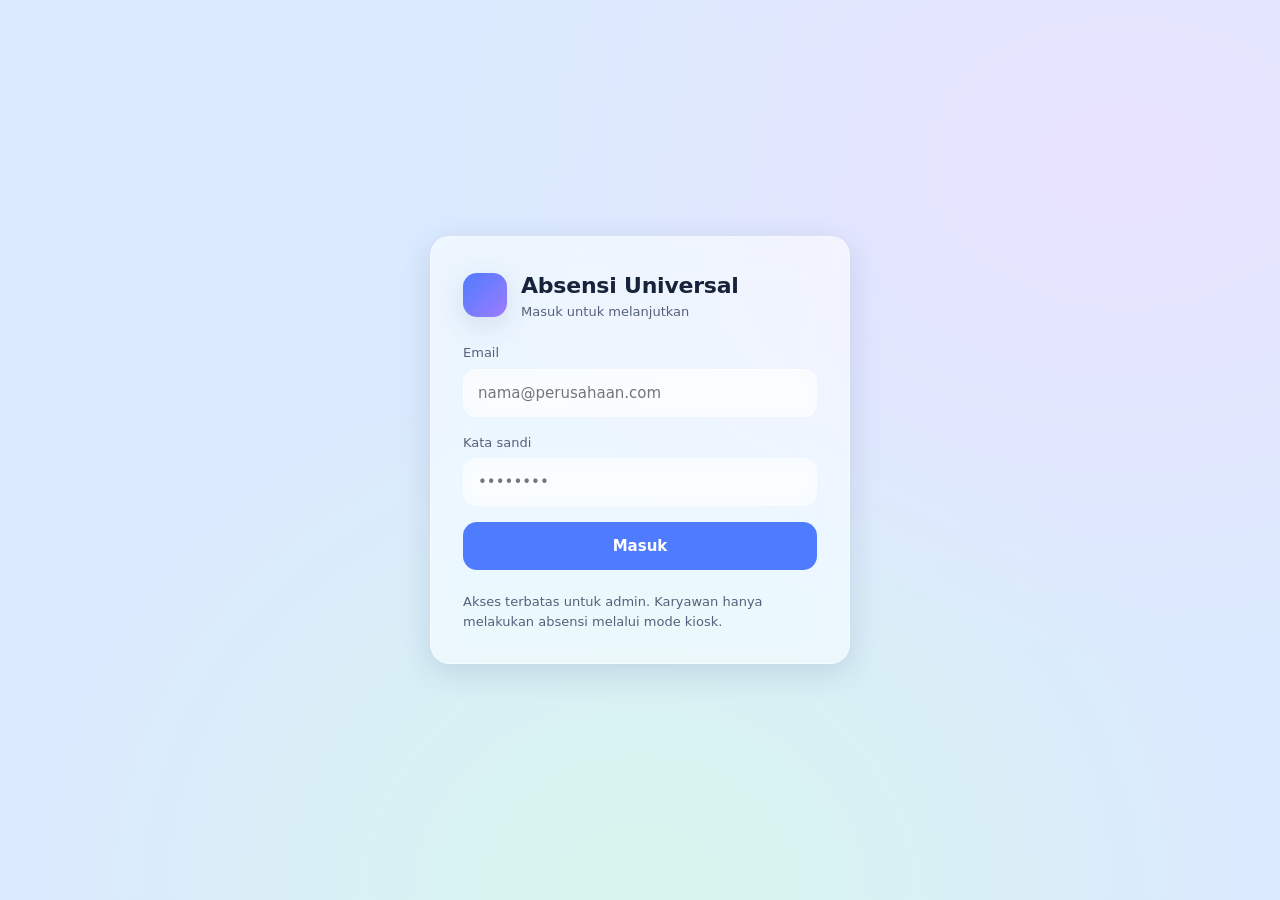
==== frontend/index.html @ ef074e3b "Initial commit: aplikasi absensi PHP (backend + frontend)" ====
<!DOCTYPE html>
<html lang="id">
<head>
<meta charset="utf-8">
<meta name="viewport" content="width=device-width, initial-scale=1">
<title>Absensi Universal</title>
<script>
  document.documentElement.dataset.theme =
    matchMedia('(prefers-color-scheme: dark)').matches ? 'dark' : 'light';
</script>
<link rel="preconnect" href="https://fonts.googleapis.com">
<link href="https://fonts.googleapis.com/css2?family=Plus+Jakarta+Sans:wght@400;500;600;700&display=swap" rel="stylesheet">
<link rel="stylesheet" href="assets/css/app.css">
</head>
<body>
<div class="app">
  <aside class="sidebar">
    <div class="brand">
      <span class="brand-dot" style="width:38px;height:38px;border-radius:12px"></span>
      <div>
        <h1>Absensi Universal</h1>
        <p class="muted small" id="side-org">—</p>
      </div>
    </div>
    <nav class="nav" id="nav-desktop"></nav>
    <div class="sidebar-foot">
      <button class="btn btn-secondary btn-sm" id="theme-toggle" style="width:100%">Ubah tema</button>
      <div class="user-chip glass" style="padding:10px 12px">
        <span class="avatar" id="user-avatar">?</span>
        <div style="min-width:0">
          <div style="font-weight:600;overflow:hidden;text-overflow:ellipsis;white-space:nowrap" id="user-name">—</div>
          <div class="muted small" id="user-role">—</div>
        </div>
      </div>
      <button class="btn btn-ghost btn-sm" id="logout-btn" style="width:100%">Keluar</button>
    </div>
  </aside>

  <main class="main" id="view" aria-live="polite"></main>
</div>

<nav class="tabbar" id="nav-mobile" aria-label="Navigasi utama"></nav>
<div class="toast-wrap" id="toasts" aria-live="assertive"></div>
<div id="modal-root"></div>

<script src="assets/vendor/jsQR.js"></script>
<script src="assets/vendor/qrcode.js"></script>
<script src="assets/vendor/jspdf.umd.min.js"></script>
<script src="assets/vendor/jspdf.plugin.autotable.min.js"></script>
<script src="assets/js/config.js"></script>
<script src="assets/js/api.js"></script>
<script src="assets/js/scanner.js"></script>
<script src="assets/js/kmeans.js"></script>
<script src="assets/js/pdf.js"></script>
<script src="assets/js/app.js"></script>
</body>
</html>
---- frontend/assets/css/app.css ----
/* ===========================================================
   Absensi Universal — gaya glassmorphism
   Token sesuai PRD bagian 9
   =========================================================== */

:root {
  --radius-panel: 20px;
  --radius-control: 14px;
  --accent: #4f7cff;
  --accent-contrast: #ffffff;
  --text: #16233b;
  --text-muted: #55617a;
  --panel-bg: rgba(255, 255, 255, 0.55);
  --panel-border: rgba(255, 255, 255, 0.45);
  --panel-shadow: 0 8px 32px rgba(40, 60, 120, 0.15);
  --input-bg: rgba(255, 255, 255, 0.4);
  --sidebar-bg: rgba(255, 255, 255, 0.5);
  --line: rgba(30, 45, 80, 0.12);
  --bg-1: #dbeafe;
  --bg-2: #e9e3ff;
  --bg-3: #d7f5ec;
  --status-hadir: #16a34a;
  --status-terlambat: #d97706;
  --status-izin: #2563eb;
  --status-sakit: #2563eb;
  --status-alpa: #dc2626;
  --danger: #dc2626;
  --ring: 0 0 0 3px rgba(79, 124, 255, 0.35);
}

html[data-theme="dark"] {
  --accent: #7c9dff;
  --accent-contrast: #0b1220;
  --text: #eaf0ff;
  --text-muted: #a7b2d0;
  --panel-bg: rgba(23, 32, 66, 0.45);
  --panel-border: rgba(255, 255, 255, 0.12);
  --panel-shadow: 0 8px 32px rgba(0, 0, 0, 0.4);
  --input-bg: rgba(255, 255, 255, 0.06);
  --sidebar-bg: rgba(15, 22, 48, 0.5);
  --line: rgba(255, 255, 255, 0.12);
  --bg-1: #0b1220;
  --bg-2: #1a1440;
  --bg-3: #0f2a35;
  --status-hadir: #4ade80;
  --status-terlambat: #fbbf24;
  --status-izin: #60a5fa;
  --status-sakit: #60a5fa;
  --status-alpa: #f87171;
  --danger: #f87171;
  --ring: 0 0 0 3px rgba(124, 157, 255, 0.4);
}

* { box-sizing: border-box; }

html, body {
  margin: 0;
  padding: 0;
  min-height: 100%;
}

body {
  font-family: "Plus Jakarta Sans", system-ui, -apple-system, Segoe UI, Roboto, sans-serif;
  font-size: 15px;
  line-height: 1.5;
  color: var(--text);
  background:
    radial-gradient(1200px 700px at 12% 8%, var(--bg-1), transparent 60%),
    radial-gradient(1100px 800px at 88% 18%, var(--bg-2), transparent 62%),
    radial-gradient(1000px 900px at 50% 100%, var(--bg-3), transparent 60%),
    var(--bg-1);
  background-attachment: fixed;
  -webkit-font-smoothing: antialiased;
}

h1, h2, h3, h4 { margin: 0; font-weight: 700; letter-spacing: -0.01em; }
h1 { font-size: 28px; }
h2 { font-size: 18px; }
h3 { font-size: 15px; }
p { margin: 0; }
ul { margin: 0; padding: 0; list-style: none; }

.muted { color: var(--text-muted); }
.small { font-size: 13px; }
.tabular { font-variant-numeric: tabular-nums; }

/* ---------- Panel kaca ---------- */
.glass {
  background: var(--panel-bg);
  border: 1px solid var(--panel-border);
  border-radius: var(--radius-panel);
  box-shadow: var(--panel-shadow);
  -webkit-backdrop-filter: blur(20px) saturate(140%);
  backdrop-filter: blur(20px) saturate(140%);
}

@supports not ((backdrop-filter: blur(1px)) or (-webkit-backdrop-filter: blur(1px))) {
  .glass { background: color-mix(in srgb, var(--panel-bg) 92%, var(--bg-1)); }
}

/* ---------- Tombol ---------- */
.btn {
  display: inline-flex;
  align-items: center;
  justify-content: center;
  gap: 8px;
  min-height: 48px;
  padding: 0 20px;
  border-radius: var(--radius-control);
  border: 1px solid transparent;
  font: inherit;
  font-weight: 600;
  cursor: pointer;
  transition: transform .12s ease, background .18s ease, border-color .18s ease;
}
.btn:active { transform: translateY(1px); }
.btn:focus-visible { outline: none; box-shadow: var(--ring); }
.btn-primary { background: var(--accent); color: var(--accent-contrast); }
.btn-primary:hover { filter: brightness(1.05); }
.btn-secondary {
  background: var(--input-bg);
  border-color: var(--panel-border);
  color: var(--text);
  -webkit-backdrop-filter: blur(12px);
  backdrop-filter: blur(12px);
}
.btn-ghost { background: transparent; color: var(--text); border-color: var(--panel-border); }
.btn-danger { background: var(--danger); color: #fff; }
.btn-block { width: 100%; }
.btn-sm { min-height: 38px; padding: 0 14px; font-size: 13px; }
.btn[disabled] { opacity: .55; cursor: not-allowed; }
.btn-lg { min-height: 64px; font-size: 17px; }

/* ---------- Form ---------- */
.form { display: grid; gap: 16px; }
.field { display: grid; gap: 6px; }
.field > span { font-size: 13px; color: var(--text-muted); font-weight: 500; }
input, select, textarea {
  width: 100%;
  min-height: 48px;
  padding: 10px 14px;
  color: var(--text);
  background: var(--input-bg);
  border: 1px solid var(--panel-border);
  border-radius: var(--radius-control);
  font: inherit;
  -webkit-backdrop-filter: blur(10px);
  backdrop-filter: blur(10px);
}
textarea { min-height: 96px; resize: vertical; }
input:focus, select:focus, textarea:focus {
  outline: none;
  border-color: var(--accent);
  box-shadow: var(--ring);
}
input[type="checkbox"], input[type="radio"] { width: auto; min-height: auto; }
.field-row { display: grid; gap: 14px; grid-template-columns: repeat(auto-fit, minmax(160px, 1fr)); }

/* ---------- Lencana status ---------- */
.badge {
  display: inline-flex;
  align-items: center;
  gap: 6px;
  padding: 4px 12px;
  border-radius: 999px;
  font-size: 13px;
  font-weight: 600;
  color: #fff;
  white-space: nowrap;
}
.badge::before { content: ""; width: 7px; height: 7px; border-radius: 50%; background: currentColor; opacity: .9; }
.badge-hadir { background: var(--status-hadir); }
.badge-terlambat { background: var(--status-terlambat); }
.badge-izin, .badge-sakit { background: var(--status-izin); }
.badge-alpa { background: var(--status-alpa); }
.badge-netral { background: var(--text-muted); }

/* ---------- Tabel ---------- */
.table-wrap { overflow-x: auto; border-radius: var(--radius-control); }
table { width: 100%; border-collapse: collapse; font-size: 14px; }
th, td { padding: 12px 14px; text-align: left; border-bottom: 1px solid var(--line); white-space: nowrap; }
th { font-size: 12px; text-transform: none; color: var(--text-muted); font-weight: 600; }
tbody tr:hover { background: var(--input-bg); }
tbody tr:last-child td { border-bottom: none; }
td.wrap { white-space: normal; min-width: 180px; }

/* ---------- Auth ---------- */
.auth-body { display: grid; place-items: center; min-height: 100vh; padding: 24px; }
.auth-wrap { width: 100%; max-width: 420px; }
.auth-card { padding: 32px; display: grid; gap: 22px; }
.brand { display: flex; align-items: center; gap: 14px; }
.brand h1 { font-size: 22px; }
.brand-dot {
  width: 44px; height: 44px; border-radius: 14px;
  background: linear-gradient(135deg, var(--accent), #9d7bff);
  box-shadow: var(--panel-shadow);
  flex: none;
}
.alert { padding: 12px 16px; border-radius: var(--radius-control); font-size: 14px; }
.alert-error { background: color-mix(in srgb, var(--danger) 18%, transparent); color: var(--danger); border: 1px solid color-mix(in srgb, var(--danger) 35%, transparent); }
.alert-ok { background: color-mix(in srgb, var(--status-hadir) 18%, transparent); color: var(--status-hadir); border: 1px solid color-mix(in srgb, var(--status-hadir) 35%, transparent); }

/* ---------- Shell aplikasi ---------- */
.app { display: grid; grid-template-columns: 264px 1fr; min-height: 100vh; }
.sidebar {
  position: sticky; top: 0; align-self: start;
  height: 100vh;
  padding: 22px 16px;
  display: flex; flex-direction: column; gap: 20px;
  background: var(--sidebar-bg);
  border-right: 1px solid var(--panel-border);
  -webkit-backdrop-filter: blur(20px) saturate(140%);
  backdrop-filter: blur(20px) saturate(140%);
}
.sidebar .brand h1 { font-size: 17px; }
.nav { display: grid; gap: 6px; }
.nav button {
  display: flex; align-items: center; gap: 12px;
  padding: 12px 14px; border-radius: var(--radius-control);
  background: transparent; border: 1px solid transparent; color: var(--text);
  font: inherit; font-weight: 500; text-align: left; cursor: pointer;
}
.nav button:hover { background: var(--input-bg); }
.nav button.active { background: var(--accent); color: var(--accent-contrast); border-color: transparent; }
.nav .ico { width: 20px; text-align: center; }
.sidebar-foot { margin-top: auto; display: grid; gap: 12px; }
.user-chip { display: flex; align-items: center; gap: 12px; }
.avatar {
  width: 40px; height: 40px; border-radius: 12px; flex: none;
  display: grid; place-items: center; font-weight: 700; color: #fff;
  background: linear-gradient(135deg, var(--accent), #9d7bff);
}
.main { padding: 28px clamp(16px, 3vw, 40px) 96px; }
.page-head { display: flex; flex-wrap: wrap; justify-content: space-between; align-items: flex-end; gap: 16px; margin-bottom: 24px; }
.page-head p { color: var(--text-muted); font-size: 14px; }
.stack { display: grid; gap: 20px; }
.grid { display: grid; gap: 20px; }
.grid-2 { grid-template-columns: repeat(auto-fit, minmax(300px, 1fr)); }
.grid-3 { grid-template-columns: repeat(auto-fit, minmax(240px, 1fr)); }
.grid-4 { grid-template-columns: repeat(auto-fit, minmax(180px, 1fr)); }
.card { padding: 22px; }
.card-head { display: flex; justify-content: space-between; align-items: center; gap: 12px; margin-bottom: 16px; }

/* Kartu metrik */
.metric { display: grid; gap: 6px; }
.metric .value { font-size: 30px; font-weight: 600; font-variant-numeric: tabular-nums; line-height: 1.1; }
.metric .label { font-size: 13px; color: var(--text-muted); }
.metric.accent-hadir .value { color: var(--status-hadir); }
.metric.accent-terlambat .value { color: var(--status-terlambat); }
.metric.accent-izin .value { color: var(--status-izin); }
.metric.accent-alpa .value { color: var(--status-alpa); }

/* Beranda karyawan */
.clock-card { text-align: center; padding: 36px 22px; display: grid; gap: 8px; place-items: center; }
.clock-time { font-size: clamp(44px, 12vw, 76px); font-weight: 600; font-variant-numeric: tabular-nums; letter-spacing: -0.02em; }
.clock-date { color: var(--text-muted); }
.absen-actions { display: grid; gap: 12px; width: min(420px, 100%); margin-top: 14px; }
.big-cta { width: 100%; }
.mini-stats { display: grid; grid-template-columns: repeat(3, 1fr); gap: 14px; }
.mini-stat { padding: 16px; text-align: center; }
.mini-stat .value { font-size: 24px; font-weight: 600; font-variant-numeric: tabular-nums; }
.mini-stat .label { font-size: 13px; color: var(--text-muted); }

/* Riwayat list */
.riwayat { display: grid; gap: 2px; }
.riwayat-row { display: flex; align-items: center; justify-content: space-between; gap: 12px; padding: 12px 4px; border-bottom: 1px solid var(--line); }
.riwayat-row:last-child { border-bottom: none; }
.riwayat-row .t { font-weight: 500; }
.riwayat-row .s { color: var(--text-muted); font-size: 13px; }

/* Grafik batang sederhana */
.bars { display: flex; align-items: flex-end; gap: 4px; height: 160px; padding-top: 12px; }
.bars .bar { flex: 1; border-radius: 6px 6px 2px 2px; background: linear-gradient(to top, var(--accent), #9d7bff); min-height: 3px; position: relative; opacity: .9; }
.bars .bar:hover { opacity: 1; }
.bar-legend { display: flex; gap: 16px; flex-wrap: wrap; margin-top: 12px; font-size: 13px; color: var(--text-muted); }
.legend-dot { display: inline-block; width: 10px; height: 10px; border-radius: 50%; margin-right: 6px; vertical-align: middle; }

/* Sembunyikan panel tertentu di K-Means */
.canvas-wrap { position: relative; width: 100%; }
canvas.chart { width: 100%; height: 360px; display: block; }

/* Langkah K-Means */
.steps { max-height: 300px; overflow-y: auto; display: grid; gap: 10px; font-size: 13px; }
.step-item { padding: 12px 14px; border: 1px solid var(--line); border-radius: var(--radius-control); background: var(--input-bg); }
.step-item b { color: var(--accent); }
.cluster-list { display: grid; gap: 12px; }
.cluster-card { padding: 16px; border-radius: var(--radius-control); border: 1px solid var(--line); background: var(--input-bg); }
.cluster-card .ct { display: flex; justify-content: space-between; align-items: center; }
.chip { display: inline-flex; align-items: center; gap: 6px; padding: 3px 10px; border-radius: 999px; font-size: 12px; font-weight: 600; color: #16233b; }
.members { display: flex; flex-wrap: wrap; gap: 6px; margin-top: 10px; }
.member-pill { font-size: 12px; padding: 3px 10px; border-radius: 999px; background: var(--panel-bg); border: 1px solid var(--panel-border); }

/* Thumbnail foto */
.thumb { width: 44px; height: 44px; border-radius: 10px; object-fit: cover; border: 1px solid var(--panel-border); cursor: pointer; background: var(--input-bg); }

/* Modal */
.overlay {
  position: fixed; inset: 0; z-index: 50;
  background: rgba(12, 18, 40, 0.45);
  display: grid; place-items: center; padding: 18px;
  -webkit-backdrop-filter: blur(4px); backdrop-filter: blur(4px);
}
.modal { width: min(560px, 100%); max-height: 92vh; overflow-y: auto; padding: 24px; }
.modal-wide { width: min(900px, 100%); }
.modal-head { display: flex; justify-content: space-between; align-items: center; margin-bottom: 18px; }
.icon-btn { width: 40px; height: 40px; border-radius: 12px; border: 1px solid var(--panel-border); background: transparent; color: var(--text); font-size: 18px; cursor: pointer; }

/* Kamera */
.cam-wrap { position: relative; border-radius: var(--radius-control); overflow: hidden; background: #000; aspect-ratio: 4 / 3; }
.cam-wrap video, .cam-wrap canvas.preview { width: 100%; height: 100%; object-fit: cover; display: block; }
.scan-frame { position: absolute; inset: 12%; border: 3px solid rgba(255,255,255,.85); border-radius: 16px; box-shadow: 0 0 0 9999px rgba(0,0,0,.25); }
.cam-status { text-align: center; margin-top: 10px; color: var(--text-muted); font-size: 13px; }
.shot-preview { width: 100%; border-radius: var(--radius-control); }

/* Peta barcode/QR pengaturan */
.qr-holder { display: grid; place-items: center; padding: 18px; background: #fff; border-radius: var(--radius-control); width: fit-content; }
.qr-holder img, .qr-holder canvas { display: block; }

/* Navigasi bawah (ponsel) */
.tabbar { display: none; }
.toast-wrap { position: fixed; left: 50%; bottom: 24px; transform: translateX(-50%); z-index: 80; display: grid; gap: 10px; width: min(420px, 92vw); }
.toast { padding: 14px 18px; border-radius: var(--radius-control); font-weight: 500; box-shadow: var(--panel-shadow); }
.toast-ok { background: var(--status-hadir); color: #fff; }
.toast-err { background: var(--danger); color: #fff; }

.toolbar { display: flex; flex-wrap: wrap; gap: 12px; align-items: end; }
.toolbar .field { min-width: 160px; }
.spacer { flex: 1; }
.pill-note { font-size: 12px; padding: 6px 12px; border-radius: 999px; background: var(--input-bg); border: 1px solid var(--panel-border); color: var(--text-muted); }
.notis-etik { font-size: 13px; color: var(--text-muted); border-left: 3px solid var(--status-terlambat); padding-left: 12px; }

/* ---------- Responsif ---------- */
@media (max-width: 860px) {
  .app { grid-template-columns: 1fr; }
  .sidebar { display: none; }
  .main { padding: 20px 16px 100px; }
  .tabbar {
    position: fixed; bottom: 0; left: 0; right: 0; z-index: 40;
    display: flex; justify-content: space-around; gap: 4px;
    padding: 8px 8px calc(8px + env(safe-area-inset-bottom));
    background: var(--sidebar-bg);
    border-top: 1px solid var(--panel-border);
    -webkit-backdrop-filter: blur(20px) saturate(140%);
    backdrop-filter: blur(20px) saturate(140%);
  }
  .tabbar button {
    flex: 1; display: grid; justify-items: center; gap: 2px;
    padding: 6px 4px; border: none; background: transparent; color: var(--text-muted);
    font: inherit; font-size: 11px; cursor: pointer; border-radius: 12px;
  }
  .tabbar button.active { color: var(--accent); }
  .tabbar .ico { font-size: 20px; }
  h1 { font-size: 24px; }
}

/* Hormati preferensi perangkat */
@media (prefers-reduced-motion: reduce) {
  * { transition: none !important; animation: none !important; }
}
@media (prefers-reduced-transparency: reduce) {
  .glass, .sidebar, .tabbar {
    background: color-mix(in srgb, var(--panel-bg) 18%, var(--bg-1));
    -webkit-backdrop-filter: none; backdrop-filter: none;
  }
}

/* Cetak */
@media print {
  .sidebar, .tabbar, .no-print { display: none !important; }
  body { background: #fff; }
  .glass { box-shadow: none; border: 1px solid #ccc; background: #fff; }
}
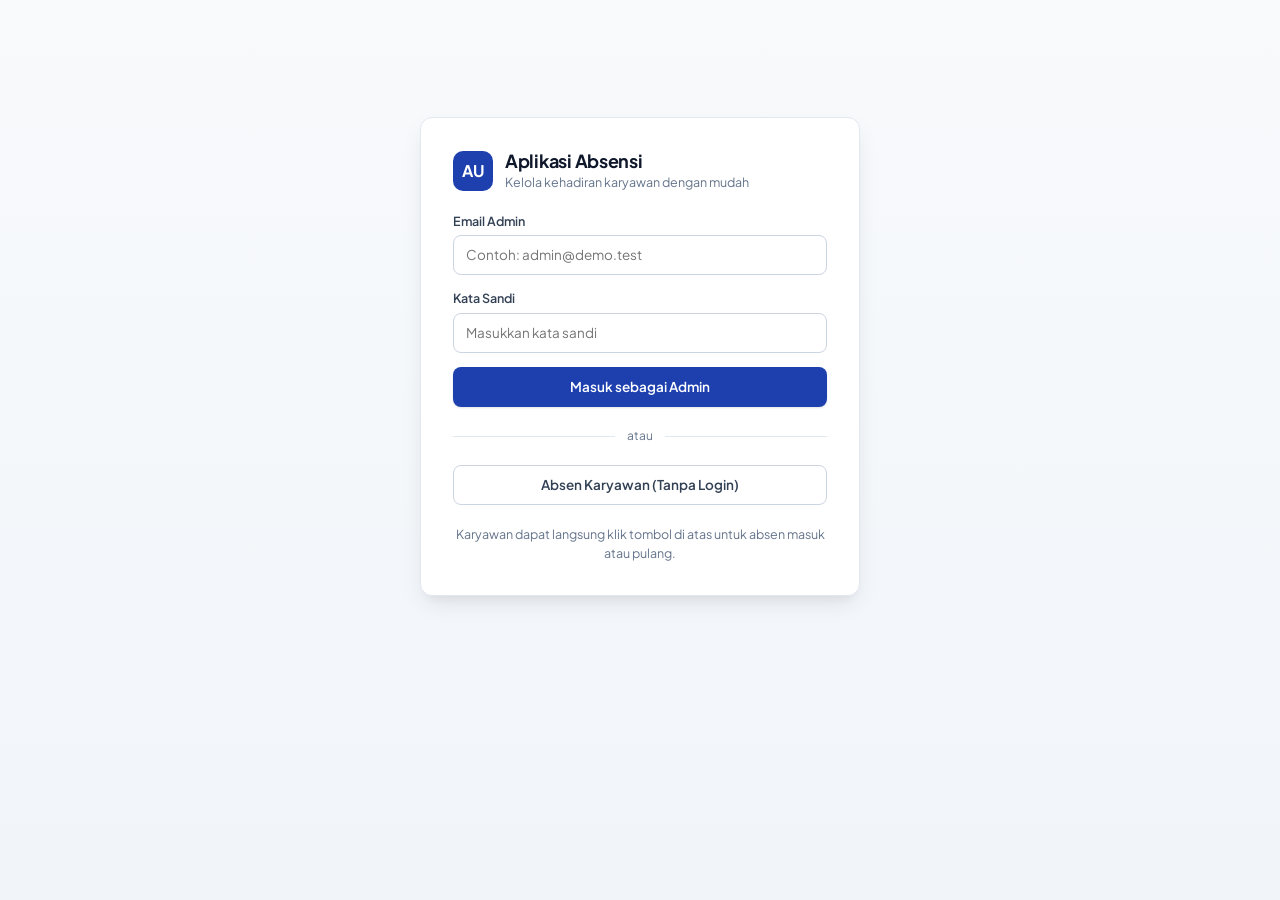
==== commit 49bf6379: "Desain ulang UI kantoran sederhana, perbaikan bahasa awam, dukungan multi-shift & K-Means++" ====
--- a/frontend/index.html
+++ b/frontend/index.html
@@ -3,10 +3,10 @@
 <head>
 <meta charset="utf-8">
 <meta name="viewport" content="width=device-width, initial-scale=1">
-<title>Absensi Universal</title>
+<title>Aplikasi Absensi Karyawan</title>
 <script>
   document.documentElement.dataset.theme =
-    matchMedia('(prefers-color-scheme: dark)').matches ? 'dark' : 'light';
+    localStorage.getItem('absensi-theme') || 'light';
 </script>
 <link rel="preconnect" href="https://fonts.googleapis.com">
 <link href="https://fonts.googleapis.com/css2?family=Plus+Jakarta+Sans:wght@400;500;600;700&display=swap" rel="stylesheet">
@@ -16,30 +16,45 @@
 <div class="app">
   <aside class="sidebar">
     <div class="brand">
-      <span class="brand-dot" style="width:38px;height:38px;border-radius:12px"></span>
+      <span class="brand-dot" style="width:38px;height:38px;border-radius:10px">AU</span>
       <div>
-        <h1>Absensi Universal</h1>
-        <p class="muted small" id="side-org">—</p>
+        <h1>Aplikasi Absensi</h1>
+        <p class="muted small" id="side-org">Memuat…</p>
       </div>
     </div>
+    <div class="nav-section-label">Menu</div>
     <nav class="nav" id="nav-desktop"></nav>
     <div class="sidebar-foot">
-      <button class="btn btn-secondary btn-sm" id="theme-toggle" style="width:100%">Ubah tema</button>
-      <div class="user-chip glass" style="padding:10px 12px">
-        <span class="avatar" id="user-avatar">?</span>
+      <div class="user-chip">
+        <span class="avatar" id="user-avatar">A</span>
         <div style="min-width:0">
           <div style="font-weight:600;overflow:hidden;text-overflow:ellipsis;white-space:nowrap" id="user-name">—</div>
           <div class="muted small" id="user-role">—</div>
         </div>
       </div>
-      <button class="btn btn-ghost btn-sm" id="logout-btn" style="width:100%">Keluar</button>
+      <div style="display:grid;grid-template-columns:1fr 1fr;gap:8px">
+        <button class="btn btn-secondary btn-sm" id="theme-toggle">Warna Layar</button>
+        <button class="btn btn-ghost btn-sm" id="logout-btn">Keluar</button>
+      </div>
     </div>
   </aside>
 
-  <main class="main" id="view" aria-live="polite"></main>
+  <div class="main-wrap">
+    <header class="topbar">
+      <div class="topbar-left">
+        <span class="topbar-org" id="top-org">Aplikasi Absensi Karyawan</span>
+        <span class="topbar-divider"></span>
+        <span class="topbar-date tabular" id="top-clock">—</span>
+      </div>
+      <div class="topbar-right">
+        <span class="badge badge-hadir">Aktif</span>
+      </div>
+    </header>
+    <main class="main" id="view" aria-live="polite"></main>
+  </div>
 </div>
 
-<nav class="tabbar" id="nav-mobile" aria-label="Navigasi utama"></nav>
+<nav class="tabbar" id="nav-mobile" aria-label="Menu utama"></nav>
 <div class="toast-wrap" id="toasts" aria-live="assertive"></div>
 <div id="modal-root"></div>
 
--- a/frontend/assets/css/app.css
+++ b/frontend/assets/css/app.css
@@ -1,54 +1,113 @@
 /* ===========================================================
-   Absensi Universal — gaya glassmorphism
-   Token sesuai PRD bagian 9
+   Absensi Universal — Desain Elegan Sederhana Kantoran (Corporate UI)
    =========================================================== */
 
 :root {
-  --radius-panel: 20px;
-  --radius-control: 14px;
-  --accent: #4f7cff;
+  --radius-panel: 12px;
+  --radius-control: 8px;
+  --accent: #1e40af;
+  --accent-hover: #1d4ed8;
+  --accent-soft: #eff6ff;
+  --accent-border: #bfdbfe;
   --accent-contrast: #ffffff;
-  --text: #16233b;
-  --text-muted: #55617a;
-  --panel-bg: rgba(255, 255, 255, 0.55);
-  --panel-border: rgba(255, 255, 255, 0.45);
-  --panel-shadow: 0 8px 32px rgba(40, 60, 120, 0.15);
-  --input-bg: rgba(255, 255, 255, 0.4);
-  --sidebar-bg: rgba(255, 255, 255, 0.5);
-  --line: rgba(30, 45, 80, 0.12);
-  --bg-1: #dbeafe;
-  --bg-2: #e9e3ff;
-  --bg-3: #d7f5ec;
-  --status-hadir: #16a34a;
-  --status-terlambat: #d97706;
-  --status-izin: #2563eb;
-  --status-sakit: #2563eb;
-  --status-alpa: #dc2626;
+
+  --bg-page: #f1f5f9;
+  --panel-bg: #ffffff;
+  --panel-border: #e2e8f0;
+  --panel-shadow: 0 1px 3px rgba(15, 23, 42, 0.06), 0 1px 2px rgba(15, 23, 42, 0.04);
+  --panel-shadow-lg: 0 10px 25px -5px rgba(15, 23, 42, 0.1), 0 8px 10px -6px rgba(15, 23, 42, 0.06);
+
+  --sidebar-bg: #0f172a;
+  --sidebar-border: #1e293b;
+  --sidebar-text: #cbd5e1;
+  --sidebar-muted: #64748b;
+  --sidebar-hover: rgba(255, 255, 255, 0.06);
+  --sidebar-active-bg: #1e40af;
+  --sidebar-active-text: #ffffff;
+
+  --text: #0f172a;
+  --text-secondary: #334155;
+  --text-muted: #64748b;
+  --input-bg: #ffffff;
+  --input-border: #cbd5e1;
+  --surface-subtle: #f8fafc;
+  --line: #e2e8f0;
+
+  --status-hadir: #15803d;
+  --status-hadir-bg: #dcfce7;
+  --status-hadir-border: #bbf7d0;
+
+  --status-terlambat: #b45309;
+  --status-terlambat-bg: #fef3c7;
+  --status-terlambat-border: #fde68a;
+
+  --status-izin: #1d4ed8;
+  --status-izin-bg: #dbeafe;
+  --status-izin-border: #bfdbfe;
+
+  --status-sakit: #0369a1;
+  --status-sakit-bg: #e0f2fe;
+  --status-sakit-border: #bae6fd;
+
+  --status-alpa: #b91c1c;
+  --status-alpa-bg: #fee2e2;
+  --status-alpa-border: #fecaca;
+
   --danger: #dc2626;
-  --ring: 0 0 0 3px rgba(79, 124, 255, 0.35);
+  --ring: 0 0 0 3px rgba(30, 64, 175, 0.18);
 }
 
 html[data-theme="dark"] {
-  --accent: #7c9dff;
-  --accent-contrast: #0b1220;
-  --text: #eaf0ff;
-  --text-muted: #a7b2d0;
-  --panel-bg: rgba(23, 32, 66, 0.45);
-  --panel-border: rgba(255, 255, 255, 0.12);
-  --panel-shadow: 0 8px 32px rgba(0, 0, 0, 0.4);
-  --input-bg: rgba(255, 255, 255, 0.06);
-  --sidebar-bg: rgba(15, 22, 48, 0.5);
-  --line: rgba(255, 255, 255, 0.12);
-  --bg-1: #0b1220;
-  --bg-2: #1a1440;
-  --bg-3: #0f2a35;
+  --accent: #3b82f6;
+  --accent-hover: #2563eb;
+  --accent-soft: rgba(59, 130, 246, 0.14);
+  --accent-border: rgba(59, 130, 246, 0.3);
+  --accent-contrast: #ffffff;
+
+  --bg-page: #0b1120;
+  --panel-bg: #1e293b;
+  --panel-border: #334155;
+  --panel-shadow: 0 2px 6px rgba(0, 0, 0, 0.3);
+  --panel-shadow-lg: 0 12px 32px rgba(0, 0, 0, 0.5);
+
+  --sidebar-bg: #090e1a;
+  --sidebar-border: #1e293b;
+  --sidebar-text: #cbd5e1;
+  --sidebar-muted: #64748b;
+  --sidebar-hover: rgba(255, 255, 255, 0.06);
+  --sidebar-active-bg: #2563eb;
+  --sidebar-active-text: #ffffff;
+
+  --text: #f8fafc;
+  --text-secondary: #cbd5e1;
+  --text-muted: #94a3b8;
+  --input-bg: #0f172a;
+  --input-border: #334155;
+  --surface-subtle: #162032;
+  --line: #334155;
+
   --status-hadir: #4ade80;
+  --status-hadir-bg: rgba(22, 163, 74, 0.18);
+  --status-hadir-border: rgba(74, 222, 128, 0.3);
+
   --status-terlambat: #fbbf24;
+  --status-terlambat-bg: rgba(217, 119, 6, 0.18);
+  --status-terlambat-border: rgba(251, 191, 36, 0.3);
+
   --status-izin: #60a5fa;
-  --status-sakit: #60a5fa;
+  --status-izin-bg: rgba(37, 99, 235, 0.18);
+  --status-izin-border: rgba(96, 165, 250, 0.3);
+
+  --status-sakit: #38bdf8;
+  --status-sakit-bg: rgba(2, 132, 199, 0.18);
+  --status-sakit-border: rgba(56, 189, 248, 0.3);
+
   --status-alpa: #f87171;
-  --danger: #f87171;
-  --ring: 0 0 0 3px rgba(124, 157, 255, 0.4);
+  --status-alpa-bg: rgba(220, 38, 38, 0.18);
+  --status-alpa-border: rgba(248, 113, 113, 0.3);
+
+  --danger: #ef4444;
+  --ring: 0 0 0 3px rgba(59, 130, 246, 0.28);
 }
 
 * { box-sizing: border-box; }
@@ -60,42 +119,38 @@
 }
 
 body {
-  font-family: "Plus Jakarta Sans", system-ui, -apple-system, Segoe UI, Roboto, sans-serif;
-  font-size: 15px;
+  font-family: "Plus Jakarta Sans", -apple-system, BlinkMacSystemFont, "Segoe UI", Roboto, sans-serif;
+  font-size: 14px;
   line-height: 1.5;
   color: var(--text);
-  background:
-    radial-gradient(1200px 700px at 12% 8%, var(--bg-1), transparent 60%),
-    radial-gradient(1100px 800px at 88% 18%, var(--bg-2), transparent 62%),
-    radial-gradient(1000px 900px at 50% 100%, var(--bg-3), transparent 60%),
-    var(--bg-1);
-  background-attachment: fixed;
+  background-color: var(--bg-page);
   -webkit-font-smoothing: antialiased;
 }
 
-h1, h2, h3, h4 { margin: 0; font-weight: 700; letter-spacing: -0.01em; }
-h1 { font-size: 28px; }
-h2 { font-size: 18px; }
-h3 { font-size: 15px; }
+h1, h2, h3, h4 {
+  margin: 0;
+  font-weight: 700;
+  letter-spacing: -0.015em;
+  color: var(--text);
+}
+h1 { font-size: 22px; line-height: 1.25; }
+h2 { font-size: 15px; line-height: 1.35; }
+h3 { font-size: 14px; }
 p { margin: 0; }
 ul { margin: 0; padding: 0; list-style: none; }
+a { color: var(--accent); text-decoration: none; }
+a:hover { text-decoration: underline; }
 
 .muted { color: var(--text-muted); }
-.small { font-size: 13px; }
+.small { font-size: 12.5px; }
 .tabular { font-variant-numeric: tabular-nums; }
 
-/* ---------- Panel kaca ---------- */
-.glass {
+/* ---------- Panel & Kartu Kantoran ---------- */
+.glass, .surface-card {
   background: var(--panel-bg);
   border: 1px solid var(--panel-border);
   border-radius: var(--radius-panel);
   box-shadow: var(--panel-shadow);
-  -webkit-backdrop-filter: blur(20px) saturate(140%);
-  backdrop-filter: blur(20px) saturate(140%);
-}
-
-@supports not ((backdrop-filter: blur(1px)) or (-webkit-backdrop-filter: blur(1px))) {
-  .glass { background: color-mix(in srgb, var(--panel-bg) 92%, var(--bg-1)); }
 }
 
 /* ---------- Tombol ---------- */
@@ -104,269 +159,860 @@
   align-items: center;
   justify-content: center;
   gap: 8px;
-  min-height: 48px;
-  padding: 0 20px;
+  min-height: 40px;
+  padding: 0 16px;
   border-radius: var(--radius-control);
   border: 1px solid transparent;
   font: inherit;
+  font-size: 13.5px;
   font-weight: 600;
   cursor: pointer;
-  transition: transform .12s ease, background .18s ease, border-color .18s ease;
-}
-.btn:active { transform: translateY(1px); }
+  transition: background .15s ease, border-color .15s ease, color .15s ease, box-shadow .15s ease;
+  white-space: nowrap;
+}
+.btn:active { transform: translateY(0.5px); }
 .btn:focus-visible { outline: none; box-shadow: var(--ring); }
-.btn-primary { background: var(--accent); color: var(--accent-contrast); }
-.btn-primary:hover { filter: brightness(1.05); }
+.btn-primary {
+  background: var(--accent);
+  color: var(--accent-contrast);
+  box-shadow: 0 1px 2px rgba(15, 23, 42, 0.12);
+}
+.btn-primary:hover:not([disabled]) { background: var(--accent-hover); }
 .btn-secondary {
-  background: var(--input-bg);
+  background: var(--panel-bg);
+  border-color: var(--input-border);
+  color: var(--text-secondary);
+}
+.btn-secondary:hover:not([disabled]) {
+  background: var(--surface-subtle);
+  border-color: var(--text-muted);
+}
+.btn-ghost {
+  background: transparent;
+  color: var(--text-secondary);
   border-color: var(--panel-border);
-  color: var(--text);
-  -webkit-backdrop-filter: blur(12px);
-  backdrop-filter: blur(12px);
-}
-.btn-ghost { background: transparent; color: var(--text); border-color: var(--panel-border); }
+}
+.btn-ghost:hover:not([disabled]) {
+  background: var(--surface-subtle);
+}
 .btn-danger { background: var(--danger); color: #fff; }
 .btn-block { width: 100%; }
-.btn-sm { min-height: 38px; padding: 0 14px; font-size: 13px; }
+.btn-sm { min-height: 32px; padding: 0 12px; font-size: 12.5px; border-radius: 6px; }
+.btn-lg { min-height: 48px; padding: 0 22px; font-size: 15px; }
 .btn[disabled] { opacity: .55; cursor: not-allowed; }
-.btn-lg { min-height: 64px; font-size: 17px; }
-
-/* ---------- Form ---------- */
-.form { display: grid; gap: 16px; }
-.field { display: grid; gap: 6px; }
-.field > span { font-size: 13px; color: var(--text-muted); font-weight: 500; }
+
+/* ---------- Form & Input ---------- */
+.form { display: grid; gap: 14px; }
+.field { display: grid; gap: 5px; }
+.field > span {
+  font-size: 12.5px;
+  color: var(--text-secondary);
+  font-weight: 600;
+}
 input, select, textarea {
   width: 100%;
-  min-height: 48px;
-  padding: 10px 14px;
+  min-height: 40px;
+  padding: 8px 12px;
   color: var(--text);
   background: var(--input-bg);
-  border: 1px solid var(--panel-border);
+  border: 1px solid var(--input-border);
   border-radius: var(--radius-control);
   font: inherit;
-  -webkit-backdrop-filter: blur(10px);
-  backdrop-filter: blur(10px);
-}
-textarea { min-height: 96px; resize: vertical; }
+  font-size: 13.5px;
+  transition: border-color .15s ease, box-shadow .15s ease;
+}
+textarea { min-height: 84px; resize: vertical; }
 input:focus, select:focus, textarea:focus {
   outline: none;
   border-color: var(--accent);
   box-shadow: var(--ring);
 }
-input[type="checkbox"], input[type="radio"] { width: auto; min-height: auto; }
-.field-row { display: grid; gap: 14px; grid-template-columns: repeat(auto-fit, minmax(160px, 1fr)); }
-
-/* ---------- Lencana status ---------- */
+input[type="checkbox"], input[type="radio"] {
+  width: 16px;
+  height: 16px;
+  min-height: auto;
+  accent-color: var(--accent);
+  cursor: pointer;
+}
+.field-row {
+  display: grid;
+  gap: 12px;
+  grid-template-columns: repeat(auto-fit, minmax(160px, 1fr));
+}
+
+/* ---------- Lencana Status (Corporate Soft Badges) ---------- */
 .badge {
   display: inline-flex;
   align-items: center;
   gap: 6px;
-  padding: 4px 12px;
+  padding: 3px 10px;
   border-radius: 999px;
+  font-size: 12px;
+  font-weight: 600;
+  white-space: nowrap;
+  border: 1px solid transparent;
+}
+.badge::before {
+  content: "";
+  width: 6px;
+  height: 6px;
+  border-radius: 50%;
+  background: currentColor;
+}
+.badge-hadir {
+  background: var(--status-hadir-bg);
+  color: var(--status-hadir);
+  border-color: var(--status-hadir-border);
+}
+.badge-terlambat {
+  background: var(--status-terlambat-bg);
+  color: var(--status-terlambat);
+  border-color: var(--status-terlambat-border);
+}
+.badge-izin {
+  background: var(--status-izin-bg);
+  color: var(--status-izin);
+  border-color: var(--status-izin-border);
+}
+.badge-sakit {
+  background: var(--status-sakit-bg);
+  color: var(--status-sakit);
+  border-color: var(--status-sakit-border);
+}
+.badge-alpa {
+  background: var(--status-alpa-bg);
+  color: var(--status-alpa);
+  border-color: var(--status-alpa-border);
+}
+.badge-netral {
+  background: var(--surface-subtle);
+  color: var(--text-muted);
+  border-color: var(--panel-border);
+}
+
+.shift-tag {
+  display: inline-flex;
+  align-items: center;
+  padding: 2px 8px;
+  border-radius: 6px;
+  font-size: 12px;
+  font-weight: 600;
+  background: var(--accent-soft);
+  color: var(--accent);
+  border: 1px solid var(--accent-border);
+  white-space: nowrap;
+}
+
+.proof-link {
+  display: inline-flex;
+  align-items: center;
+  gap: 5px;
+  padding: 3px 9px;
+  border-radius: 6px;
+  font-size: 12px;
+  font-weight: 600;
+  background: var(--surface-subtle);
+  color: var(--accent);
+  border: 1px solid var(--panel-border);
+  text-decoration: none;
+  transition: background .15s ease, border-color .15s ease;
+}
+.proof-link:hover {
+  background: var(--accent-soft);
+  border-color: var(--accent-border);
+  text-decoration: none;
+}
+
+/* ---------- Tabel Data Korporat ---------- */
+.table-wrap {
+  overflow-x: auto;
+  border-radius: var(--radius-control);
+  border: 1px solid var(--line);
+}
+table {
+  width: 100%;
+  border-collapse: collapse;
+  font-size: 13.5px;
+}
+th, td {
+  padding: 11px 14px;
+  text-align: left;
+  border-bottom: 1px solid var(--line);
+  white-space: nowrap;
+  vertical-align: middle;
+}
+th {
+  font-size: 11.5px;
+  text-transform: uppercase;
+  letter-spacing: 0.04em;
+  color: var(--text-muted);
+  background: var(--surface-subtle);
+  font-weight: 700;
+}
+tbody tr { transition: background .1s ease; }
+tbody tr:hover { background: var(--surface-subtle); }
+tbody tr:last-child td { border-bottom: none; }
+td.wrap { white-space: normal; min-width: 180px; max-width: 320px; }
+
+.pagination {
+  display: flex;
+  flex-wrap: wrap;
+  justify-content: space-between;
+  align-items: center;
+  gap: 12px;
+  padding-top: 14px;
+  margin-top: 4px;
   font-size: 13px;
+  color: var(--text-muted);
+}
+.pagination-btns {
+  display: flex;
+  align-items: center;
+  gap: 6px;
+}
+
+/* ---------- Halaman Login & Kiosk ---------- */
+.auth-body {
+  display: grid;
+  place-items: center;
+  min-height: 100vh;
+  padding: 24px;
+  background: linear-gradient(180deg, var(--surface-subtle) 0%, var(--bg-page) 100%);
+}
+.auth-wrap {
+  width: 100%;
+  max-width: 440px;
+}
+.auth-card {
+  padding: 32px;
+  display: grid;
+  gap: 20px;
+  box-shadow: var(--panel-shadow-lg);
+}
+.auth-divider {
+  display: flex;
+  align-items: center;
+  gap: 12px;
+  color: var(--text-muted);
+  font-size: 12px;
+}
+.auth-divider::before,
+.auth-divider::after {
+  content: "";
+  flex: 1;
+  height: 1px;
+  background: var(--line);
+}
+.brand {
+  display: flex;
+  align-items: center;
+  gap: 12px;
+}
+.brand h1 { font-size: 18px; }
+.brand-dot {
+  width: 40px;
+  height: 40px;
+  border-radius: 10px;
+  background: var(--accent);
+  color: #ffffff;
+  display: grid;
+  place-items: center;
+  font-weight: 700;
+  font-size: 16px;
+  flex: none;
+}
+.alert {
+  padding: 11px 14px;
+  border-radius: var(--radius-control);
+  font-size: 13px;
+  font-weight: 500;
+}
+.alert-error {
+  background: var(--status-alpa-bg);
+  color: var(--status-alpa);
+  border: 1px solid var(--status-alpa-border);
+}
+.alert-ok {
+  background: var(--status-hadir-bg);
+  color: var(--status-hadir);
+  border: 1px solid var(--status-hadir-border);
+}
+
+/* ---------- Shell Aplikasi ---------- */
+.app {
+  display: grid;
+  grid-template-columns: 256px 1fr;
+  min-height: 100vh;
+}
+.sidebar {
+  position: sticky;
+  top: 0;
+  align-self: start;
+  height: 100vh;
+  padding: 20px 14px;
+  display: flex;
+  flex-direction: column;
+  gap: 18px;
+  background: var(--sidebar-bg);
+  border-right: 1px solid var(--sidebar-border);
+  color: var(--sidebar-text);
+}
+.sidebar .brand {
+  padding: 4px 8px 14px;
+  border-bottom: 1px solid rgba(255, 255, 255, 0.08);
+}
+.sidebar .brand h1 {
+  font-size: 15.5px;
+  color: #ffffff;
+  letter-spacing: -0.01em;
+}
+.sidebar .brand .muted {
+  color: #94a3b8;
+  font-size: 12px;
+}
+.nav-section-label {
+  font-size: 11px;
+  font-weight: 700;
+  text-transform: uppercase;
+  letter-spacing: 0.06em;
+  color: var(--sidebar-muted);
+  padding: 6px 12px 2px;
+}
+.nav {
+  display: grid;
+  gap: 3px;
+  overflow-y: auto;
+}
+.nav button {
+  display: flex;
+  align-items: center;
+  gap: 11px;
+  padding: 10px 12px;
+  border-radius: var(--radius-control);
+  background: transparent;
+  border: 1px solid transparent;
+  color: var(--sidebar-text);
+  font: inherit;
+  font-size: 13.5px;
+  font-weight: 500;
+  text-align: left;
+  cursor: pointer;
+  transition: background .15s ease, color .15s ease;
+}
+.nav button:hover {
+  background: var(--sidebar-hover);
+  color: #ffffff;
+}
+.nav button.active {
+  background: var(--sidebar-active-bg);
+  color: var(--sidebar-active-text);
   font-weight: 600;
-  color: #fff;
-  white-space: nowrap;
-}
-.badge::before { content: ""; width: 7px; height: 7px; border-radius: 50%; background: currentColor; opacity: .9; }
-.badge-hadir { background: var(--status-hadir); }
-.badge-terlambat { background: var(--status-terlambat); }
-.badge-izin, .badge-sakit { background: var(--status-izin); }
-.badge-alpa { background: var(--status-alpa); }
-.badge-netral { background: var(--text-muted); }
-
-/* ---------- Tabel ---------- */
-.table-wrap { overflow-x: auto; border-radius: var(--radius-control); }
-table { width: 100%; border-collapse: collapse; font-size: 14px; }
-th, td { padding: 12px 14px; text-align: left; border-bottom: 1px solid var(--line); white-space: nowrap; }
-th { font-size: 12px; text-transform: none; color: var(--text-muted); font-weight: 600; }
-tbody tr:hover { background: var(--input-bg); }
-tbody tr:last-child td { border-bottom: none; }
-td.wrap { white-space: normal; min-width: 180px; }
-
-/* ---------- Auth ---------- */
-.auth-body { display: grid; place-items: center; min-height: 100vh; padding: 24px; }
-.auth-wrap { width: 100%; max-width: 420px; }
-.auth-card { padding: 32px; display: grid; gap: 22px; }
-.brand { display: flex; align-items: center; gap: 14px; }
-.brand h1 { font-size: 22px; }
-.brand-dot {
-  width: 44px; height: 44px; border-radius: 14px;
-  background: linear-gradient(135deg, var(--accent), #9d7bff);
-  box-shadow: var(--panel-shadow);
+}
+.nav .ico {
+  width: 18px;
+  height: 18px;
   flex: none;
-}
-.alert { padding: 12px 16px; border-radius: var(--radius-control); font-size: 14px; }
-.alert-error { background: color-mix(in srgb, var(--danger) 18%, transparent); color: var(--danger); border: 1px solid color-mix(in srgb, var(--danger) 35%, transparent); }
-.alert-ok { background: color-mix(in srgb, var(--status-hadir) 18%, transparent); color: var(--status-hadir); border: 1px solid color-mix(in srgb, var(--status-hadir) 35%, transparent); }
-
-/* ---------- Shell aplikasi ---------- */
-.app { display: grid; grid-template-columns: 264px 1fr; min-height: 100vh; }
-.sidebar {
-  position: sticky; top: 0; align-self: start;
-  height: 100vh;
-  padding: 22px 16px;
-  display: flex; flex-direction: column; gap: 20px;
-  background: var(--sidebar-bg);
-  border-right: 1px solid var(--panel-border);
-  -webkit-backdrop-filter: blur(20px) saturate(140%);
-  backdrop-filter: blur(20px) saturate(140%);
-}
-.sidebar .brand h1 { font-size: 17px; }
-.nav { display: grid; gap: 6px; }
-.nav button {
-  display: flex; align-items: center; gap: 12px;
-  padding: 12px 14px; border-radius: var(--radius-control);
-  background: transparent; border: 1px solid transparent; color: var(--text);
-  font: inherit; font-weight: 500; text-align: left; cursor: pointer;
-}
-.nav button:hover { background: var(--input-bg); }
-.nav button.active { background: var(--accent); color: var(--accent-contrast); border-color: transparent; }
-.nav .ico { width: 20px; text-align: center; }
-.sidebar-foot { margin-top: auto; display: grid; gap: 12px; }
-.user-chip { display: flex; align-items: center; gap: 12px; }
+  opacity: 0.9;
+}
+.sidebar-foot {
+  margin-top: auto;
+  display: grid;
+  gap: 10px;
+  padding-top: 14px;
+  border-top: 1px solid rgba(255, 255, 255, 0.08);
+}
+.sidebar-foot .user-chip {
+  display: flex;
+  align-items: center;
+  gap: 10px;
+  padding: 10px 12px;
+  border-radius: var(--radius-control);
+  background: rgba(255, 255, 255, 0.05);
+  border: 1px solid rgba(255, 255, 255, 0.08);
+  box-shadow: none;
+}
+.sidebar-foot #user-name { color: #ffffff; font-size: 13.5px; }
+.sidebar-foot #user-role { color: #94a3b8; font-size: 12px; }
+.sidebar-foot .btn-secondary,
+.sidebar-foot .btn-ghost {
+  background: rgba(255, 255, 255, 0.06);
+  border-color: rgba(255, 255, 255, 0.12);
+  color: #e2e8f0;
+}
+.sidebar-foot .btn-secondary:hover,
+.sidebar-foot .btn-ghost:hover {
+  background: rgba(255, 255, 255, 0.12);
+  color: #ffffff;
+}
+
 .avatar {
-  width: 40px; height: 40px; border-radius: 12px; flex: none;
-  display: grid; place-items: center; font-weight: 700; color: #fff;
-  background: linear-gradient(135deg, var(--accent), #9d7bff);
-}
-.main { padding: 28px clamp(16px, 3vw, 40px) 96px; }
-.page-head { display: flex; flex-wrap: wrap; justify-content: space-between; align-items: flex-end; gap: 16px; margin-bottom: 24px; }
-.page-head p { color: var(--text-muted); font-size: 14px; }
-.stack { display: grid; gap: 20px; }
-.grid { display: grid; gap: 20px; }
-.grid-2 { grid-template-columns: repeat(auto-fit, minmax(300px, 1fr)); }
-.grid-3 { grid-template-columns: repeat(auto-fit, minmax(240px, 1fr)); }
-.grid-4 { grid-template-columns: repeat(auto-fit, minmax(180px, 1fr)); }
-.card { padding: 22px; }
-.card-head { display: flex; justify-content: space-between; align-items: center; gap: 12px; margin-bottom: 16px; }
-
-/* Kartu metrik */
-.metric { display: grid; gap: 6px; }
-.metric .value { font-size: 30px; font-weight: 600; font-variant-numeric: tabular-nums; line-height: 1.1; }
-.metric .label { font-size: 13px; color: var(--text-muted); }
+  width: 36px;
+  height: 36px;
+  border-radius: 8px;
+  flex: none;
+  display: grid;
+  place-items: center;
+  font-weight: 700;
+  font-size: 14px;
+  color: #ffffff;
+  background: var(--accent);
+}
+
+/* ---------- Konten Utama & Topbar ---------- */
+.main-wrap {
+  display: flex;
+  flex-direction: column;
+  min-width: 0;
+}
+.topbar {
+  position: sticky;
+  top: 0;
+  z-index: 20;
+  display: flex;
+  justify-content: space-between;
+  align-items: center;
+  gap: 16px;
+  padding: 12px clamp(16px, 3vw, 32px);
+  background: var(--panel-bg);
+  border-bottom: 1px solid var(--panel-border);
+}
+.topbar-left {
+  display: flex;
+  align-items: center;
+  gap: 12px;
+}
+.topbar-org {
+  font-weight: 700;
+  font-size: 14px;
+  color: var(--text);
+}
+.topbar-divider {
+  width: 1px;
+  height: 16px;
+  background: var(--line);
+}
+.topbar-date {
+  font-size: 13px;
+  color: var(--text-muted);
+}
+.topbar-right {
+  display: flex;
+  align-items: center;
+  gap: 10px;
+}
+
+.main {
+  padding: 24px clamp(16px, 3vw, 32px) 80px;
+  max-width: 1400px;
+  width: 100%;
+  margin: 0 auto;
+}
+.page-head {
+  display: flex;
+  flex-wrap: wrap;
+  justify-content: space-between;
+  align-items: flex-end;
+  gap: 16px;
+  margin-bottom: 20px;
+}
+.page-head p {
+  color: var(--text-muted);
+  font-size: 13.5px;
+  margin-top: 3px;
+}
+.stack { display: grid; gap: 18px; }
+.grid { display: grid; gap: 16px; }
+.grid-2 { grid-template-columns: repeat(auto-fit, minmax(320px, 1fr)); }
+.grid-3 { grid-template-columns: repeat(auto-fit, minmax(220px, 1fr)); }
+.grid-4 { grid-template-columns: repeat(auto-fit, minmax(200px, 1fr)); }
+.card { padding: 20px; }
+.card-head {
+  display: flex;
+  justify-content: space-between;
+  align-items: center;
+  gap: 12px;
+  margin-bottom: 14px;
+}
+
+/* ---------- Kartu Metrik KPI Korporat ---------- */
+.metric {
+  display: grid;
+  gap: 6px;
+  border-left: 4px solid var(--accent);
+}
+.metric .value {
+  font-size: 28px;
+  font-weight: 700;
+  font-variant-numeric: tabular-nums;
+  line-height: 1.15;
+  color: var(--text);
+}
+.metric .label {
+  font-size: 12.5px;
+  font-weight: 600;
+  color: var(--text-muted);
+}
+.metric .sublabel {
+  font-size: 11.5px;
+  color: var(--text-muted);
+}
+.metric.accent-hadir { border-left-color: var(--status-hadir); }
 .metric.accent-hadir .value { color: var(--status-hadir); }
+.metric.accent-terlambat { border-left-color: var(--status-terlambat); }
 .metric.accent-terlambat .value { color: var(--status-terlambat); }
+.metric.accent-izin { border-left-color: var(--status-izin); }
 .metric.accent-izin .value { color: var(--status-izin); }
+.metric.accent-alpa { border-left-color: var(--status-alpa); }
 .metric.accent-alpa .value { color: var(--status-alpa); }
 
-/* Beranda karyawan */
-.clock-card { text-align: center; padding: 36px 22px; display: grid; gap: 8px; place-items: center; }
-.clock-time { font-size: clamp(44px, 12vw, 76px); font-weight: 600; font-variant-numeric: tabular-nums; letter-spacing: -0.02em; }
-.clock-date { color: var(--text-muted); }
-.absen-actions { display: grid; gap: 12px; width: min(420px, 100%); margin-top: 14px; }
+/* ---------- Beranda & Mode Kiosk ---------- */
+.clock-card {
+  text-align: center;
+  padding: 28px 22px;
+  display: grid;
+  gap: 8px;
+  place-items: center;
+}
+.clock-time {
+  font-size: clamp(36px, 8vw, 56px);
+  font-weight: 700;
+  font-variant-numeric: tabular-nums;
+  letter-spacing: -0.02em;
+  color: var(--text);
+}
+.clock-date { color: var(--text-muted); font-size: 13.5px; }
+.absen-actions {
+  display: grid;
+  gap: 10px;
+  width: min(400px, 100%);
+  margin-top: 12px;
+}
 .big-cta { width: 100%; }
-.mini-stats { display: grid; grid-template-columns: repeat(3, 1fr); gap: 14px; }
+.mini-stats {
+  display: grid;
+  grid-template-columns: repeat(3, 1fr);
+  gap: 14px;
+}
 .mini-stat { padding: 16px; text-align: center; }
-.mini-stat .value { font-size: 24px; font-weight: 600; font-variant-numeric: tabular-nums; }
-.mini-stat .label { font-size: 13px; color: var(--text-muted); }
-
-/* Riwayat list */
-.riwayat { display: grid; gap: 2px; }
-.riwayat-row { display: flex; align-items: center; justify-content: space-between; gap: 12px; padding: 12px 4px; border-bottom: 1px solid var(--line); }
+.mini-stat .value {
+  font-size: 22px;
+  font-weight: 700;
+  font-variant-numeric: tabular-nums;
+}
+.mini-stat .label { font-size: 12.5px; color: var(--text-muted); }
+
+/* ---------- Daftar Riwayat ---------- */
+.riwayat { display: grid; }
+.riwayat-row {
+  display: flex;
+  align-items: center;
+  justify-content: space-between;
+  gap: 12px;
+  padding: 11px 6px;
+  border-bottom: 1px solid var(--line);
+}
 .riwayat-row:last-child { border-bottom: none; }
-.riwayat-row .t { font-weight: 500; }
-.riwayat-row .s { color: var(--text-muted); font-size: 13px; }
-
-/* Grafik batang sederhana */
-.bars { display: flex; align-items: flex-end; gap: 4px; height: 160px; padding-top: 12px; }
-.bars .bar { flex: 1; border-radius: 6px 6px 2px 2px; background: linear-gradient(to top, var(--accent), #9d7bff); min-height: 3px; position: relative; opacity: .9; }
-.bars .bar:hover { opacity: 1; }
-.bar-legend { display: flex; gap: 16px; flex-wrap: wrap; margin-top: 12px; font-size: 13px; color: var(--text-muted); }
-.legend-dot { display: inline-block; width: 10px; height: 10px; border-radius: 50%; margin-right: 6px; vertical-align: middle; }
-
-/* Sembunyikan panel tertentu di K-Means */
-.canvas-wrap { position: relative; width: 100%; }
-canvas.chart { width: 100%; height: 360px; display: block; }
-
-/* Langkah K-Means */
-.steps { max-height: 300px; overflow-y: auto; display: grid; gap: 10px; font-size: 13px; }
-.step-item { padding: 12px 14px; border: 1px solid var(--line); border-radius: var(--radius-control); background: var(--input-bg); }
+.riwayat-row .t { font-weight: 600; font-size: 13.5px; }
+.riwayat-row .s { color: var(--text-muted); font-size: 12.5px; margin-top: 2px; }
+
+/* ---------- Grafik Batang Kehadiran ---------- */
+.bars {
+  display: flex;
+  align-items: flex-end;
+  gap: 6px;
+  height: 170px;
+  padding: 16px 8px 6px;
+  background: var(--surface-subtle);
+  border-radius: var(--radius-control);
+  border: 1px solid var(--line);
+}
+.bars .bar-col {
+  flex: 1;
+  height: 100%;
+  display: flex;
+  flex-direction: column;
+  justify-content: flex-end;
+  align-items: center;
+  gap: 4px;
+  min-width: 10px;
+}
+.bars .bar {
+  width: 100%;
+  max-width: 28px;
+  border-radius: 4px 4px 0 0;
+  background: var(--accent);
+  min-height: 3px;
+  transition: opacity .15s ease, transform .15s ease;
+}
+.bars .bar:hover {
+  opacity: 0.85;
+}
+.bars .bar-lbl {
+  font-size: 10px;
+  color: var(--text-muted);
+  font-variant-numeric: tabular-nums;
+}
+.bar-legend {
+  display: flex;
+  gap: 16px;
+  flex-wrap: wrap;
+  margin-top: 10px;
+  font-size: 12.5px;
+  color: var(--text-muted);
+}
+.legend-dot {
+  display: inline-block;
+  width: 10px;
+  height: 10px;
+  border-radius: 3px;
+  margin-right: 6px;
+  vertical-align: middle;
+}
+
+/* ---------- K-Means ---------- */
+.canvas-wrap {
+  position: relative;
+  width: 100%;
+  background: var(--surface-subtle);
+  border: 1px solid var(--line);
+  border-radius: var(--radius-control);
+  padding: 8px;
+}
+canvas.chart { width: 100%; height: 340px; display: block; }
+.steps {
+  max-height: 320px;
+  overflow-y: auto;
+  display: grid;
+  gap: 8px;
+  font-size: 12.5px;
+}
+.step-item {
+  padding: 10px 12px;
+  border: 1px solid var(--line);
+  border-radius: var(--radius-control);
+  background: var(--surface-subtle);
+}
 .step-item b { color: var(--accent); }
 .cluster-list { display: grid; gap: 12px; }
-.cluster-card { padding: 16px; border-radius: var(--radius-control); border: 1px solid var(--line); background: var(--input-bg); }
-.cluster-card .ct { display: flex; justify-content: space-between; align-items: center; }
-.chip { display: inline-flex; align-items: center; gap: 6px; padding: 3px 10px; border-radius: 999px; font-size: 12px; font-weight: 600; color: #16233b; }
-.members { display: flex; flex-wrap: wrap; gap: 6px; margin-top: 10px; }
-.member-pill { font-size: 12px; padding: 3px 10px; border-radius: 999px; background: var(--panel-bg); border: 1px solid var(--panel-border); }
-
-/* Thumbnail foto */
-.thumb { width: 44px; height: 44px; border-radius: 10px; object-fit: cover; border: 1px solid var(--panel-border); cursor: pointer; background: var(--input-bg); }
-
-/* Modal */
+.cluster-card {
+  padding: 16px;
+  border-radius: var(--radius-control);
+  border: 1px solid var(--line);
+  background: var(--surface-subtle);
+}
+.cluster-card .ct {
+  display: flex;
+  justify-content: space-between;
+  align-items: center;
+}
+.chip {
+  display: inline-flex;
+  align-items: center;
+  gap: 6px;
+  padding: 3px 10px;
+  border-radius: 6px;
+  font-size: 12px;
+  font-weight: 700;
+  color: #ffffff;
+}
+.members {
+  display: flex;
+  flex-wrap: wrap;
+  gap: 6px;
+  margin-top: 10px;
+}
+.member-pill {
+  font-size: 12px;
+  font-weight: 500;
+  padding: 4px 10px;
+  border-radius: 6px;
+  background: var(--panel-bg);
+  border: 1px solid var(--panel-border);
+  color: var(--text);
+}
+
+/* ---------- Thumbnail Foto ---------- */
+.thumb {
+  width: 38px;
+  height: 38px;
+  border-radius: 6px;
+  object-fit: cover;
+  border: 1px solid var(--panel-border);
+  cursor: pointer;
+  background: var(--surface-subtle);
+}
+
+/* ---------- Modal ---------- */
 .overlay {
-  position: fixed; inset: 0; z-index: 50;
-  background: rgba(12, 18, 40, 0.45);
-  display: grid; place-items: center; padding: 18px;
-  -webkit-backdrop-filter: blur(4px); backdrop-filter: blur(4px);
-}
-.modal { width: min(560px, 100%); max-height: 92vh; overflow-y: auto; padding: 24px; }
-.modal-wide { width: min(900px, 100%); }
-.modal-head { display: flex; justify-content: space-between; align-items: center; margin-bottom: 18px; }
-.icon-btn { width: 40px; height: 40px; border-radius: 12px; border: 1px solid var(--panel-border); background: transparent; color: var(--text); font-size: 18px; cursor: pointer; }
-
-/* Kamera */
-.cam-wrap { position: relative; border-radius: var(--radius-control); overflow: hidden; background: #000; aspect-ratio: 4 / 3; }
-.cam-wrap video, .cam-wrap canvas.preview { width: 100%; height: 100%; object-fit: cover; display: block; }
-.scan-frame { position: absolute; inset: 12%; border: 3px solid rgba(255,255,255,.85); border-radius: 16px; box-shadow: 0 0 0 9999px rgba(0,0,0,.25); }
-.cam-status { text-align: center; margin-top: 10px; color: var(--text-muted); font-size: 13px; }
-.shot-preview { width: 100%; border-radius: var(--radius-control); }
-
-/* Peta barcode/QR pengaturan */
-.qr-holder { display: grid; place-items: center; padding: 18px; background: #fff; border-radius: var(--radius-control); width: fit-content; }
-.qr-holder img, .qr-holder canvas { display: block; }
-
-/* Navigasi bawah (ponsel) */
+  position: fixed;
+  inset: 0;
+  z-index: 50;
+  background: rgba(15, 23, 42, 0.55);
+  display: grid;
+  place-items: center;
+  padding: 18px;
+}
+.modal {
+  width: min(540px, 100%);
+  max-height: 92vh;
+  overflow-y: auto;
+  padding: 24px;
+  box-shadow: var(--panel-shadow-lg);
+}
+.modal-wide { width: min(860px, 100%); }
+.modal-head {
+  display: flex;
+  justify-content: space-between;
+  align-items: center;
+  margin-bottom: 16px;
+  padding-bottom: 12px;
+  border-bottom: 1px solid var(--line);
+}
+.icon-btn {
+  width: 34px;
+  height: 34px;
+  border-radius: 8px;
+  border: 1px solid var(--panel-border);
+  background: var(--surface-subtle);
+  color: var(--text);
+  font-size: 18px;
+  cursor: pointer;
+  display: grid;
+  place-items: center;
+}
+.icon-btn:hover { background: var(--line); }
+
+/* ---------- Kamera & QR ---------- */
+.cam-wrap {
+  position: relative;
+  border-radius: var(--radius-control);
+  overflow: hidden;
+  background: #0f172a;
+  aspect-ratio: 4 / 3;
+}
+.cam-wrap video, .cam-wrap canvas.preview {
+  width: 100%;
+  height: 100%;
+  object-fit: cover;
+  display: block;
+}
+.scan-frame {
+  position: absolute;
+  inset: 14%;
+  border: 2px solid rgba(255, 255, 255, 0.9);
+  border-radius: 12px;
+  box-shadow: 0 0 0 9999px rgba(0, 0, 0, 0.35);
+}
+.cam-status {
+  text-align: center;
+  margin-top: 10px;
+  color: var(--text-muted);
+  font-size: 13px;
+}
+.shot-preview {
+  width: 100%;
+  border-radius: var(--radius-control);
+}
+.qr-holder {
+  display: grid;
+  place-items: center;
+  padding: 18px;
+  background: #ffffff;
+  border: 1px solid var(--panel-border);
+  border-radius: var(--radius-control);
+  width: fit-content;
+}
+.qr-holder img, .qr-holder canvas, .qr-holder svg { display: block; }
+
+/* ---------- Navigasi Bawah & Toast ---------- */
 .tabbar { display: none; }
-.toast-wrap { position: fixed; left: 50%; bottom: 24px; transform: translateX(-50%); z-index: 80; display: grid; gap: 10px; width: min(420px, 92vw); }
-.toast { padding: 14px 18px; border-radius: var(--radius-control); font-weight: 500; box-shadow: var(--panel-shadow); }
-.toast-ok { background: var(--status-hadir); color: #fff; }
-.toast-err { background: var(--danger); color: #fff; }
-
-.toolbar { display: flex; flex-wrap: wrap; gap: 12px; align-items: end; }
-.toolbar .field { min-width: 160px; }
+.toast-wrap {
+  position: fixed;
+  right: 24px;
+  bottom: 24px;
+  z-index: 80;
+  display: grid;
+  gap: 10px;
+  width: min(380px, 92vw);
+}
+.toast {
+  padding: 12px 16px;
+  border-radius: var(--radius-control);
+  font-weight: 600;
+  font-size: 13.5px;
+  box-shadow: var(--panel-shadow-lg);
+}
+.toast-ok { background: #15803d; color: #ffffff; }
+.toast-err { background: #dc2626; color: #ffffff; }
+
+.toolbar {
+  display: flex;
+  flex-wrap: wrap;
+  gap: 12px;
+  align-items: flex-end;
+}
+.toolbar .field { min-width: 150px; }
 .spacer { flex: 1; }
-.pill-note { font-size: 12px; padding: 6px 12px; border-radius: 999px; background: var(--input-bg); border: 1px solid var(--panel-border); color: var(--text-muted); }
-.notis-etik { font-size: 13px; color: var(--text-muted); border-left: 3px solid var(--status-terlambat); padding-left: 12px; }
+.pill-note {
+  font-size: 12px;
+  font-weight: 600;
+  padding: 4px 10px;
+  border-radius: 6px;
+  background: var(--surface-subtle);
+  border: 1px solid var(--panel-border);
+  color: var(--text-secondary);
+}
+.notis-etik {
+  font-size: 12.5px;
+  color: var(--text-muted);
+  background: var(--surface-subtle);
+  border-left: 3px solid var(--status-terlambat);
+  padding: 10px 14px;
+  border-radius: 0 6px 6px 0;
+}
 
 /* ---------- Responsif ---------- */
-@media (max-width: 860px) {
+@media (max-width: 900px) {
   .app { grid-template-columns: 1fr; }
   .sidebar { display: none; }
-  .main { padding: 20px 16px 100px; }
+  .main { padding: 18px 14px 96px; }
+  .topbar { padding: 10px 14px; }
   .tabbar {
-    position: fixed; bottom: 0; left: 0; right: 0; z-index: 40;
-    display: flex; justify-content: space-around; gap: 4px;
-    padding: 8px 8px calc(8px + env(safe-area-inset-bottom));
-    background: var(--sidebar-bg);
+    position: fixed;
+    bottom: 0;
+    left: 0;
+    right: 0;
+    z-index: 40;
+    display: flex;
+    justify-content: space-around;
+    gap: 2px;
+    padding: 6px 6px calc(6px + env(safe-area-inset-bottom));
+    background: var(--panel-bg);
     border-top: 1px solid var(--panel-border);
-    -webkit-backdrop-filter: blur(20px) saturate(140%);
-    backdrop-filter: blur(20px) saturate(140%);
   }
   .tabbar button {
-    flex: 1; display: grid; justify-items: center; gap: 2px;
-    padding: 6px 4px; border: none; background: transparent; color: var(--text-muted);
-    font: inherit; font-size: 11px; cursor: pointer; border-radius: 12px;
+    flex: 1;
+    display: grid;
+    justify-items: center;
+    gap: 3px;
+    padding: 6px 4px;
+    border: none;
+    background: transparent;
+    color: var(--text-muted);
+    font: inherit;
+    font-size: 11px;
+    font-weight: 600;
+    cursor: pointer;
+    border-radius: 8px;
   }
-  .tabbar button.active { color: var(--accent); }
-  .tabbar .ico { font-size: 20px; }
-  h1 { font-size: 24px; }
-}
-
-/* Hormati preferensi perangkat */
-@media (prefers-reduced-motion: reduce) {
-  * { transition: none !important; animation: none !important; }
-}
-@media (prefers-reduced-transparency: reduce) {
-  .glass, .sidebar, .tabbar {
-    background: color-mix(in srgb, var(--panel-bg) 18%, var(--bg-1));
-    -webkit-backdrop-filter: none; backdrop-filter: none;
+  .tabbar button.active {
+    color: var(--accent);
+    background: var(--accent-soft);
   }
 }
 
-/* Cetak */
 @media print {
-  .sidebar, .tabbar, .no-print { display: none !important; }
-  body { background: #fff; }
-  .glass { box-shadow: none; border: 1px solid #ccc; background: #fff; }
-}
+  .sidebar, .tabbar, .topbar, .no-print { display: none !important; }
+  body { background: #ffffff; }
+  .glass { box-shadow: none; border: 1px solid #cbd5e1; background: #ffffff; }
+}
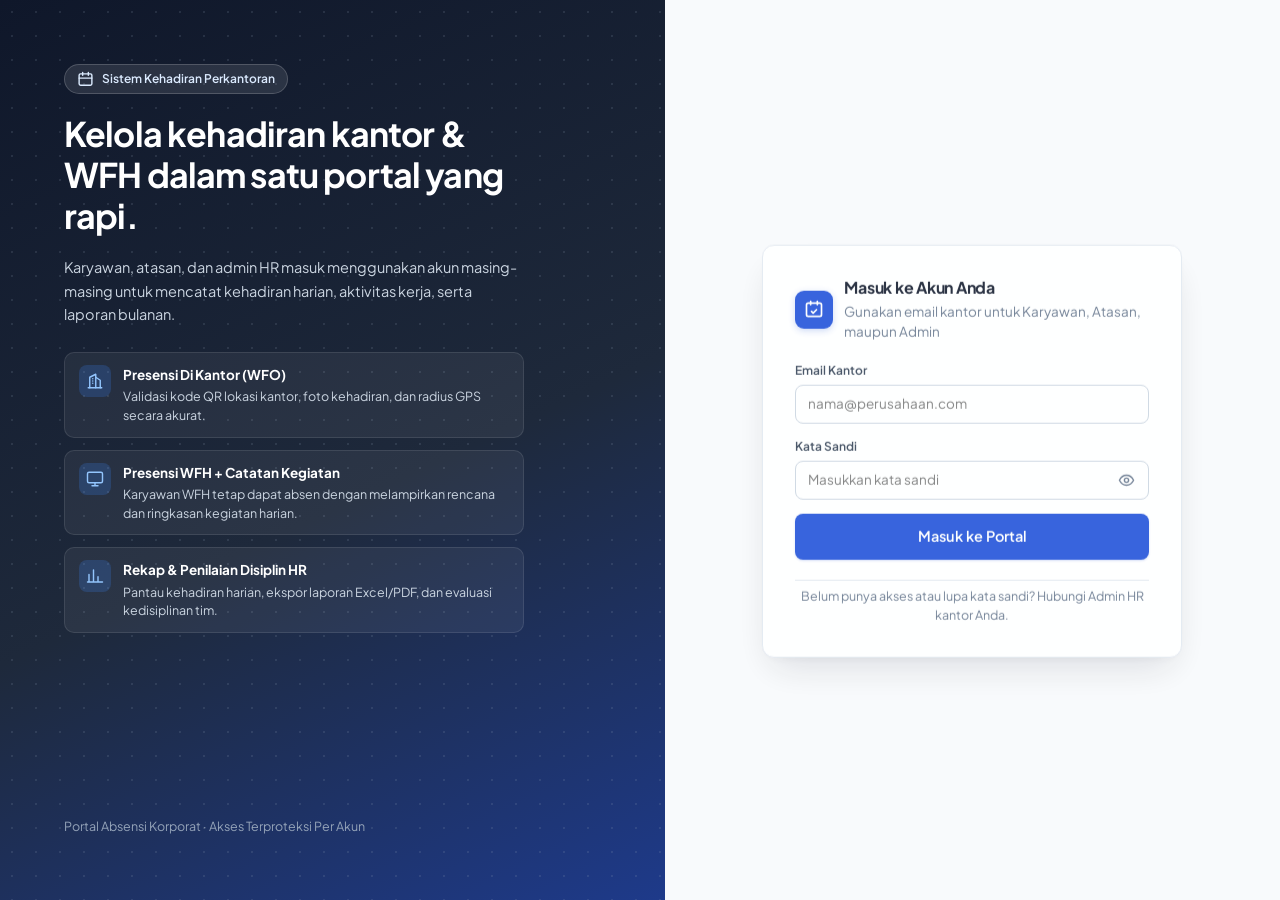
==== commit b33f2346: "feat(ui): redesign clean corporate login and app shell without kiosk" ====
--- a/frontend/index.html
+++ b/frontend/index.html
@@ -3,7 +3,7 @@
 <head>
 <meta charset="utf-8">
 <meta name="viewport" content="width=device-width, initial-scale=1">
-<title>Aplikasi Absensi Karyawan</title>
+<title>Portal Absensi Perkantoran</title>
 <script>
   document.documentElement.dataset.theme =
     localStorage.getItem('absensi-theme') || 'light';
@@ -16,14 +16,15 @@
 <div class="app">
   <aside class="sidebar">
     <div class="brand">
-      <span class="brand-dot" style="width:38px;height:38px;border-radius:10px">AU</span>
-      <div>
-        <h1>Aplikasi Absensi</h1>
-        <p class="muted small" id="side-org">Memuat…</p>
+      <span class="brand-dot" aria-hidden="true">
+        <svg viewBox="0 0 24 24" width="19" height="19" fill="none" stroke="currentColor" stroke-width="2" stroke-linecap="round" stroke-linejoin="round"><rect x="3" y="4" width="18" height="16" rx="2"/><path d="M8 2v4M16 2v4M9 14l2 2 4-4"/></svg>
+      </span>
+      <div style="min-width:0">
+        <h1>Portal Absensi</h1>
+        <p class="muted small" id="side-org" style="overflow:hidden;text-overflow:ellipsis;white-space:nowrap">Memuat…</p>
       </div>
     </div>
-    <div class="nav-section-label">Menu</div>
-    <nav class="nav" id="nav-desktop"></nav>
+    <nav class="nav" id="nav-desktop" aria-label="Menu navigasi"></nav>
     <div class="sidebar-foot">
       <div class="user-chip">
         <span class="avatar" id="user-avatar">A</span>
@@ -33,8 +34,8 @@
         </div>
       </div>
       <div style="display:grid;grid-template-columns:1fr 1fr;gap:8px">
-        <button class="btn btn-secondary btn-sm" id="theme-toggle">Warna Layar</button>
-        <button class="btn btn-ghost btn-sm" id="logout-btn">Keluar</button>
+        <button class="btn btn-secondary btn-sm" id="theme-toggle" type="button" title="Ubah tampilan terang atau gelap">Mode Gelap</button>
+        <button class="btn btn-ghost btn-sm" id="logout-btn" type="button">Keluar</button>
       </div>
     </div>
   </aside>
@@ -42,12 +43,15 @@
   <div class="main-wrap">
     <header class="topbar">
       <div class="topbar-left">
-        <span class="topbar-org" id="top-org">Aplikasi Absensi Karyawan</span>
+        <span class="topbar-org" id="top-org">Portal Absensi Perkantoran</span>
         <span class="topbar-divider"></span>
         <span class="topbar-date tabular" id="top-clock">—</span>
       </div>
       <div class="topbar-right">
-        <span class="badge badge-hadir">Aktif</span>
+        <span class="schedule-pill tabular" id="top-schedule">
+          <svg class="ico" viewBox="0 0 24 24" width="14" height="14" fill="none" stroke="currentColor" stroke-width="2" stroke-linecap="round" stroke-linejoin="round"><circle cx="12" cy="12" r="9"/><path d="M12 7v5l3 2"/></svg>
+          <span>Jam Kerja —</span>
+        </span>
       </div>
     </header>
     <main class="main" id="view" aria-live="polite"></main>
--- a/frontend/assets/css/app.css
+++ b/frontend/assets/css/app.css
@@ -1,29 +1,31 @@
 /* ===========================================================
-   Absensi Universal — Desain Elegan Sederhana Kantoran (Corporate UI)
+   Portal Absensi Perkantoran — Clean Corporate HRIS Design
    =========================================================== */
 
 :root {
   --radius-panel: 12px;
   --radius-control: 8px;
-  --accent: #1e40af;
-  --accent-hover: #1d4ed8;
+
+  --accent: #1d4ed8;
+  --accent-hover: #1e40af;
   --accent-soft: #eff6ff;
   --accent-border: #bfdbfe;
   --accent-contrast: #ffffff;
 
-  --bg-page: #f1f5f9;
+  --bg-page: #f8fafc;
   --panel-bg: #ffffff;
   --panel-border: #e2e8f0;
-  --panel-shadow: 0 1px 3px rgba(15, 23, 42, 0.06), 0 1px 2px rgba(15, 23, 42, 0.04);
-  --panel-shadow-lg: 0 10px 25px -5px rgba(15, 23, 42, 0.1), 0 8px 10px -6px rgba(15, 23, 42, 0.06);
-
-  --sidebar-bg: #0f172a;
-  --sidebar-border: #1e293b;
-  --sidebar-text: #cbd5e1;
-  --sidebar-muted: #64748b;
-  --sidebar-hover: rgba(255, 255, 255, 0.06);
-  --sidebar-active-bg: #1e40af;
-  --sidebar-active-text: #ffffff;
+  --panel-shadow: 0 1px 2px rgba(15, 23, 42, 0.04);
+  --panel-shadow-hover: 0 6px 18px -4px rgba(15, 23, 42, 0.08), 0 2px 6px -2px rgba(15, 23, 42, 0.04);
+  --panel-shadow-lg: 0 18px 38px -10px rgba(15, 23, 42, 0.14), 0 4px 12px -4px rgba(15, 23, 42, 0.06);
+
+  --sidebar-bg: #ffffff;
+  --sidebar-border: #e2e8f0;
+  --sidebar-text: #475569;
+  --sidebar-muted: #94a3b8;
+  --sidebar-hover: #f1f5f9;
+  --sidebar-active-bg: #eff6ff;
+  --sidebar-active-text: #1d4ed8;
 
   --text: #0f172a;
   --text-secondary: #334155;
@@ -34,80 +36,128 @@
   --line: #e2e8f0;
 
   --status-hadir: #15803d;
-  --status-hadir-bg: #dcfce7;
+  --status-hadir-bg: #f0fdf4;
   --status-hadir-border: #bbf7d0;
 
   --status-terlambat: #b45309;
-  --status-terlambat-bg: #fef3c7;
+  --status-terlambat-bg: #fffbeb;
   --status-terlambat-border: #fde68a;
 
-  --status-izin: #1d4ed8;
-  --status-izin-bg: #dbeafe;
-  --status-izin-border: #bfdbfe;
+  --status-izin: #0369a1;
+  --status-izin-bg: #f0f9ff;
+  --status-izin-border: #bae6fd;
 
   --status-sakit: #0369a1;
-  --status-sakit-bg: #e0f2fe;
+  --status-sakit-bg: #f0f9ff;
   --status-sakit-border: #bae6fd;
 
   --status-alpa: #b91c1c;
-  --status-alpa-bg: #fee2e2;
+  --status-alpa-bg: #fef2f2;
   --status-alpa-border: #fecaca;
 
+  --mode-wfo: #1d4ed8;
+  --mode-wfo-bg: #eff6ff;
+  --mode-wfo-border: #bfdbfe;
+
+  --mode-wfh: #4338ca;
+  --mode-wfh-bg: #eef2ff;
+  --mode-wfh-border: #c7d2fe;
+
   --danger: #dc2626;
-  --ring: 0 0 0 3px rgba(30, 64, 175, 0.18);
+  --ring: 0 0 0 3px rgba(29, 78, 216, 0.14);
+  --ease-out: cubic-bezier(0.16, 1, 0.3, 1);
 }
 
 html[data-theme="dark"] {
   --accent: #3b82f6;
   --accent-hover: #2563eb;
   --accent-soft: rgba(59, 130, 246, 0.14);
-  --accent-border: rgba(59, 130, 246, 0.3);
+  --accent-border: rgba(59, 130, 246, 0.32);
   --accent-contrast: #ffffff;
 
   --bg-page: #0b1120;
-  --panel-bg: #1e293b;
-  --panel-border: #334155;
-  --panel-shadow: 0 2px 6px rgba(0, 0, 0, 0.3);
-  --panel-shadow-lg: 0 12px 32px rgba(0, 0, 0, 0.5);
-
-  --sidebar-bg: #090e1a;
+  --panel-bg: #111827;
+  --panel-border: #1e293b;
+  --panel-shadow: 0 1px 3px rgba(0, 0, 0, 0.35);
+  --panel-shadow-hover: 0 10px 24px rgba(0, 0, 0, 0.45);
+  --panel-shadow-lg: 0 20px 40px rgba(0, 0, 0, 0.58);
+
+  --sidebar-bg: #0f172a;
   --sidebar-border: #1e293b;
   --sidebar-text: #cbd5e1;
   --sidebar-muted: #64748b;
-  --sidebar-hover: rgba(255, 255, 255, 0.06);
-  --sidebar-active-bg: #2563eb;
-  --sidebar-active-text: #ffffff;
+  --sidebar-hover: rgba(255, 255, 255, 0.05);
+  --sidebar-active-bg: rgba(59, 130, 246, 0.16);
+  --sidebar-active-text: #93c5fd;
 
   --text: #f8fafc;
   --text-secondary: #cbd5e1;
   --text-muted: #94a3b8;
   --input-bg: #0f172a;
   --input-border: #334155;
-  --surface-subtle: #162032;
-  --line: #334155;
+  --surface-subtle: #1e293b;
+  --line: #1e293b;
 
   --status-hadir: #4ade80;
-  --status-hadir-bg: rgba(22, 163, 74, 0.18);
+  --status-hadir-bg: rgba(22, 163, 74, 0.16);
   --status-hadir-border: rgba(74, 222, 128, 0.3);
 
   --status-terlambat: #fbbf24;
-  --status-terlambat-bg: rgba(217, 119, 6, 0.18);
+  --status-terlambat-bg: rgba(217, 119, 6, 0.16);
   --status-terlambat-border: rgba(251, 191, 36, 0.3);
 
-  --status-izin: #60a5fa;
-  --status-izin-bg: rgba(37, 99, 235, 0.18);
-  --status-izin-border: rgba(96, 165, 250, 0.3);
+  --status-izin: #38bdf8;
+  --status-izin-bg: rgba(2, 132, 199, 0.16);
+  --status-izin-border: rgba(56, 189, 248, 0.3);
 
   --status-sakit: #38bdf8;
-  --status-sakit-bg: rgba(2, 132, 199, 0.18);
+  --status-sakit-bg: rgba(2, 132, 199, 0.16);
   --status-sakit-border: rgba(56, 189, 248, 0.3);
 
   --status-alpa: #f87171;
-  --status-alpa-bg: rgba(220, 38, 38, 0.18);
+  --status-alpa-bg: rgba(220, 38, 38, 0.16);
   --status-alpa-border: rgba(248, 113, 113, 0.3);
+
+  --mode-wfo: #60a5fa;
+  --mode-wfo-bg: rgba(37, 99, 235, 0.18);
+  --mode-wfo-border: rgba(96, 165, 250, 0.32);
+
+  --mode-wfh: #a5b4fc;
+  --mode-wfh-bg: rgba(79, 70, 229, 0.22);
+  --mode-wfh-border: rgba(165, 180, 252, 0.32);
 
   --danger: #ef4444;
   --ring: 0 0 0 3px rgba(59, 130, 246, 0.28);
+}
+
+/* ---------- Animasi Halus ---------- */
+@keyframes fadeSlideUp {
+  from { opacity: 0; transform: translateY(6px); }
+  to { opacity: 1; transform: translateY(0); }
+}
+
+@keyframes fadeIn {
+  from { opacity: 0; }
+  to { opacity: 1; }
+}
+
+@keyframes modalPop {
+  from { opacity: 0; transform: translateY(8px) scale(0.98); }
+  to { opacity: 1; transform: translateY(0) scale(1); }
+}
+
+@keyframes growBarUp {
+  from { transform: scaleY(0); }
+  to { transform: scaleY(1); }
+}
+
+@keyframes growWidth {
+  from { width: 0%; }
+}
+
+@keyframes toastSlideIn {
+  from { opacity: 0; transform: translateY(10px) scale(0.98); }
+  to { opacity: 1; transform: translateY(0) scale(1); }
 }
 
 * { box-sizing: border-box; }
@@ -125,6 +175,7 @@
   color: var(--text);
   background-color: var(--bg-page);
   -webkit-font-smoothing: antialiased;
+  transition: background-color .18s ease, color .18s ease;
 }
 
 h1, h2, h3, h4 {
@@ -133,7 +184,7 @@
   letter-spacing: -0.015em;
   color: var(--text);
 }
-h1 { font-size: 22px; line-height: 1.25; }
+h1 { font-size: 20px; line-height: 1.25; }
 h2 { font-size: 15px; line-height: 1.35; }
 h3 { font-size: 14px; }
 p { margin: 0; }
@@ -145,39 +196,52 @@
 .small { font-size: 12.5px; }
 .tabular { font-variant-numeric: tabular-nums; }
 
-/* ---------- Panel & Kartu Kantoran ---------- */
+/* ---------- Panel & Kartu ---------- */
 .glass, .surface-card {
   background: var(--panel-bg);
   border: 1px solid var(--panel-border);
   border-radius: var(--radius-panel);
   box-shadow: var(--panel-shadow);
-}
+  transition: box-shadow .18s var(--ease-out), border-color .18s var(--ease-out), transform .18s var(--ease-out);
+}
+
+.page-head { animation: fadeSlideUp .22s var(--ease-out) both; }
+.stack > *, .grid > * { animation: fadeSlideUp .24s var(--ease-out) both; }
+.grid > *:nth-child(1), .stack > *:nth-child(1) { animation-delay: 0.02s; }
+.grid > *:nth-child(2), .stack > *:nth-child(2) { animation-delay: 0.05s; }
+.grid > *:nth-child(3), .stack > *:nth-child(3) { animation-delay: 0.08s; }
+.grid > *:nth-child(4), .stack > *:nth-child(4) { animation-delay: 0.11s; }
 
 /* ---------- Tombol ---------- */
 .btn {
   display: inline-flex;
   align-items: center;
   justify-content: center;
-  gap: 8px;
-  min-height: 40px;
-  padding: 0 16px;
+  gap: 7px;
+  min-height: 38px;
+  padding: 0 15px;
   border-radius: var(--radius-control);
   border: 1px solid transparent;
   font: inherit;
   font-size: 13.5px;
   font-weight: 600;
   cursor: pointer;
-  transition: background .15s ease, border-color .15s ease, color .15s ease, box-shadow .15s ease;
+  transition: background .15s ease, border-color .15s ease, color .15s ease, box-shadow .15s ease, transform .12s ease;
   white-space: nowrap;
 }
-.btn:active { transform: translateY(0.5px); }
+.btn:hover:not([disabled]) { transform: translateY(-1px); }
+.btn:active:not([disabled]) { transform: translateY(0) scale(0.985); }
 .btn:focus-visible { outline: none; box-shadow: var(--ring); }
+
 .btn-primary {
   background: var(--accent);
   color: var(--accent-contrast);
-  box-shadow: 0 1px 2px rgba(15, 23, 42, 0.12);
-}
-.btn-primary:hover:not([disabled]) { background: var(--accent-hover); }
+  box-shadow: 0 1px 2px rgba(29, 78, 216, 0.22);
+}
+.btn-primary:hover:not([disabled]) {
+  background: var(--accent-hover);
+  box-shadow: 0 4px 12px rgba(29, 78, 216, 0.22);
+}
 .btn-secondary {
   background: var(--panel-bg);
   border-color: var(--input-border);
@@ -192,26 +256,24 @@
   color: var(--text-secondary);
   border-color: var(--panel-border);
 }
-.btn-ghost:hover:not([disabled]) {
-  background: var(--surface-subtle);
-}
-.btn-danger { background: var(--danger); color: #fff; }
+.btn-ghost:hover:not([disabled]) { background: var(--surface-subtle); }
+.btn-danger { background: var(--danger); color: #ffffff; }
 .btn-block { width: 100%; }
-.btn-sm { min-height: 32px; padding: 0 12px; font-size: 12.5px; border-radius: 6px; }
-.btn-lg { min-height: 48px; padding: 0 22px; font-size: 15px; }
+.btn-sm { min-height: 32px; padding: 0 12px; font-size: 12.5px; border-radius: 7px; }
+.btn-lg { min-height: 46px; padding: 0 22px; font-size: 14.5px; }
 .btn[disabled] { opacity: .55; cursor: not-allowed; }
 
 /* ---------- Form & Input ---------- */
 .form { display: grid; gap: 14px; }
 .field { display: grid; gap: 5px; }
 .field > span {
-  font-size: 12.5px;
+  font-size: 12px;
   color: var(--text-secondary);
   font-weight: 600;
 }
 input, select, textarea {
   width: 100%;
-  min-height: 40px;
+  min-height: 39px;
   padding: 8px 12px;
   color: var(--text);
   background: var(--input-bg);
@@ -219,9 +281,9 @@
   border-radius: var(--radius-control);
   font: inherit;
   font-size: 13.5px;
-  transition: border-color .15s ease, box-shadow .15s ease;
-}
-textarea { min-height: 84px; resize: vertical; }
+  transition: border-color .15s ease, box-shadow .15s ease, background-color .15s ease;
+}
+textarea { min-height: 86px; resize: vertical; }
 input:focus, select:focus, textarea:focus {
   outline: none;
   border-color: var(--accent);
@@ -240,7 +302,32 @@
   grid-template-columns: repeat(auto-fit, minmax(160px, 1fr));
 }
 
-/* ---------- Lencana Status (Corporate Soft Badges) ---------- */
+.pass-wrap {
+  position: relative;
+  display: flex;
+  align-items: center;
+}
+.pass-wrap input { padding-right: 42px; }
+.pass-toggle {
+  position: absolute;
+  right: 8px;
+  width: 30px;
+  height: 30px;
+  border: none;
+  border-radius: 6px;
+  background: transparent;
+  color: var(--text-muted);
+  display: grid;
+  place-items: center;
+  cursor: pointer;
+  transition: background .15s ease, color .15s ease;
+}
+.pass-toggle:hover {
+  background: var(--surface-subtle);
+  color: var(--text);
+}
+
+/* ---------- Lencana Status & Mode Kerja ---------- */
 .badge {
   display: inline-flex;
   align-items: center;
@@ -259,35 +346,34 @@
   border-radius: 50%;
   background: currentColor;
 }
-.badge-hadir {
-  background: var(--status-hadir-bg);
-  color: var(--status-hadir);
-  border-color: var(--status-hadir-border);
-}
-.badge-terlambat {
-  background: var(--status-terlambat-bg);
-  color: var(--status-terlambat);
-  border-color: var(--status-terlambat-border);
-}
-.badge-izin {
-  background: var(--status-izin-bg);
-  color: var(--status-izin);
-  border-color: var(--status-izin-border);
-}
-.badge-sakit {
-  background: var(--status-sakit-bg);
-  color: var(--status-sakit);
-  border-color: var(--status-sakit-border);
-}
-.badge-alpa {
-  background: var(--status-alpa-bg);
-  color: var(--status-alpa);
-  border-color: var(--status-alpa-border);
-}
-.badge-netral {
-  background: var(--surface-subtle);
-  color: var(--text-muted);
-  border-color: var(--panel-border);
+.badge-hadir { background: var(--status-hadir-bg); color: var(--status-hadir); border-color: var(--status-hadir-border); }
+.badge-terlambat { background: var(--status-terlambat-bg); color: var(--status-terlambat); border-color: var(--status-terlambat-border); }
+.badge-izin { background: var(--status-izin-bg); color: var(--status-izin); border-color: var(--status-izin-border); }
+.badge-sakit { background: var(--status-sakit-bg); color: var(--status-sakit); border-color: var(--status-sakit-border); }
+.badge-alpa { background: var(--status-alpa-bg); color: var(--status-alpa); border-color: var(--status-alpa-border); }
+.badge-netral { background: var(--surface-subtle); color: var(--text-muted); border-color: var(--panel-border); }
+
+.badge-wfo, .badge-wfh {
+  display: inline-flex;
+  align-items: center;
+  gap: 5px;
+  padding: 2px 8px;
+  border-radius: 6px;
+  font-size: 11.5px;
+  font-weight: 700;
+  letter-spacing: 0.02em;
+  white-space: nowrap;
+  border: 1px solid transparent;
+}
+.badge-wfo {
+  background: var(--mode-wfo-bg);
+  color: var(--mode-wfo);
+  border-color: var(--mode-wfo-border);
+}
+.badge-wfh {
+  background: var(--mode-wfh-bg);
+  color: var(--mode-wfh);
+  border-color: var(--mode-wfh-border);
 }
 
 .shift-tag {
@@ -315,12 +401,53 @@
   color: var(--accent);
   border: 1px solid var(--panel-border);
   text-decoration: none;
-  transition: background .15s ease, border-color .15s ease;
+  transition: background .15s ease, border-color .15s ease, transform .15s ease;
 }
 .proof-link:hover {
   background: var(--accent-soft);
   border-color: var(--accent-border);
   text-decoration: none;
+  transform: translateY(-1px);
+}
+
+/* Avatar Inisial Nama di Tabel */
+.emp-cell {
+  display: inline-flex;
+  align-items: center;
+  gap: 9px;
+}
+.emp-initial {
+  width: 28px;
+  height: 28px;
+  border-radius: 7px;
+  background: var(--accent-soft);
+  color: var(--accent);
+  border: 1px solid var(--accent-border);
+  display: inline-grid;
+  place-items: center;
+  font-size: 11px;
+  font-weight: 700;
+  flex: none;
+}
+
+/* Progress Bar Nilai Disiplin */
+.score-wrap {
+  display: flex;
+  align-items: center;
+  gap: 8px;
+  min-width: 110px;
+}
+.score-bar {
+  flex: 1;
+  height: 6px;
+  background: var(--line);
+  border-radius: 999px;
+  overflow: hidden;
+}
+.score-fill {
+  height: 100%;
+  border-radius: 999px;
+  animation: growWidth .6s var(--ease-out) both;
 }
 
 /* ---------- Tabel Data Korporat ---------- */
@@ -335,7 +462,7 @@
   font-size: 13.5px;
 }
 th, td {
-  padding: 11px 14px;
+  padding: 10px 14px;
   text-align: left;
   border-bottom: 1px solid var(--line);
   white-space: nowrap;
@@ -349,10 +476,10 @@
   background: var(--surface-subtle);
   font-weight: 700;
 }
-tbody tr { transition: background .1s ease; }
-tbody tr:hover { background: var(--surface-subtle); }
+tbody tr { transition: background-color .12s ease; }
+tbody tr:hover { background-color: var(--surface-subtle); }
 tbody tr:last-child td { border-bottom: none; }
-td.wrap { white-space: normal; min-width: 180px; max-width: 320px; }
+td.wrap { white-space: normal; min-width: 190px; max-width: 340px; }
 
 .pagination {
   display: flex;
@@ -371,61 +498,158 @@
   gap: 6px;
 }
 
-/* ---------- Halaman Login & Kiosk ---------- */
+/* ---------- Halaman Login Split-Screen Korporat ---------- */
 .auth-body {
+  min-height: 100vh;
+  margin: 0;
+  background: var(--bg-page);
+}
+.auth-shell {
+  min-height: 100vh;
+  display: grid;
+  grid-template-columns: 1.08fr 1fr;
+}
+.auth-hero {
+  position: relative;
+  padding: clamp(32px, 5vw, 64px);
+  background: linear-gradient(155deg, #0f172a 0%, #1e293b 55%, #1e3a8a 100%);
+  color: #f8fafc;
+  display: flex;
+  flex-direction: column;
+  justify-content: space-between;
+  gap: 32px;
+  overflow: hidden;
+}
+.auth-hero::after {
+  content: "";
+  position: absolute;
+  inset: 0;
+  background-image: radial-gradient(rgba(148, 163, 184, 0.16) 1px, transparent 1px);
+  background-size: 24px 24px;
+  pointer-events: none;
+}
+.auth-hero-inner {
+  position: relative;
+  z-index: 1;
+  max-width: 460px;
+  display: grid;
+  gap: 20px;
+}
+.auth-hero-badge {
+  display: inline-flex;
+  align-items: center;
+  gap: 8px;
+  width: fit-content;
+  padding: 5px 12px;
+  border-radius: 999px;
+  background: rgba(255, 255, 255, 0.1);
+  border: 1px solid rgba(255, 255, 255, 0.18);
+  font-size: 12px;
+  font-weight: 600;
+  color: #dbeafe;
+}
+.auth-hero h2 {
+  font-size: clamp(26px, 3vw, 34px);
+  line-height: 1.2;
+  letter-spacing: -0.025em;
+  color: #ffffff;
+}
+.auth-hero p {
+  color: #cbd5e1;
+  font-size: 14.5px;
+  line-height: 1.6;
+}
+.auth-features {
+  display: grid;
+  gap: 12px;
+  margin-top: 6px;
+}
+.auth-feature {
+  display: flex;
+  align-items: flex-start;
+  gap: 12px;
+  padding: 12px 14px;
+  border-radius: 10px;
+  background: rgba(255, 255, 255, 0.06);
+  border: 1px solid rgba(255, 255, 255, 0.1);
+}
+.auth-feature-ico {
+  width: 32px;
+  height: 32px;
+  border-radius: 8px;
+  background: rgba(59, 130, 246, 0.22);
+  color: #93c5fd;
   display: grid;
   place-items: center;
-  min-height: 100vh;
-  padding: 24px;
-  background: linear-gradient(180deg, var(--surface-subtle) 0%, var(--bg-page) 100%);
-}
-.auth-wrap {
-  width: 100%;
-  max-width: 440px;
+  flex: none;
+}
+.auth-feature strong {
+  display: block;
+  font-size: 13.5px;
+  color: #ffffff;
+}
+.auth-feature span {
+  display: block;
+  font-size: 12.5px;
+  color: #cbd5e1;
+  margin-top: 2px;
+}
+.auth-hero-foot {
+  position: relative;
+  z-index: 1;
+  font-size: 12.5px;
+  color: #94a3b8;
+}
+
+.auth-panel {
+  display: grid;
+  place-items: center;
+  padding: clamp(24px, 4vw, 48px);
+  background: var(--bg-page);
 }
 .auth-card {
+  width: min(420px, 100%);
   padding: 32px;
   display: grid;
   gap: 20px;
   box-shadow: var(--panel-shadow-lg);
-}
-.auth-divider {
-  display: flex;
-  align-items: center;
-  gap: 12px;
+  animation: fadeSlideUp .28s var(--ease-out) both;
+}
+.auth-card-head h1 { font-size: 20px; }
+.auth-card-head p { margin-top: 4px; color: var(--text-muted); font-size: 13.5px; }
+.auth-foot-note {
+  text-align: center;
   color: var(--text-muted);
-  font-size: 12px;
-}
-.auth-divider::before,
-.auth-divider::after {
-  content: "";
-  flex: 1;
-  height: 1px;
-  background: var(--line);
-}
+  font-size: 12.5px;
+  padding-top: 6px;
+  border-top: 1px solid var(--line);
+}
+
 .brand {
   display: flex;
   align-items: center;
-  gap: 12px;
-}
-.brand h1 { font-size: 18px; }
+  gap: 11px;
+}
+.brand h1 { font-size: 16px; }
 .brand-dot {
-  width: 40px;
-  height: 40px;
-  border-radius: 10px;
+  width: 38px;
+  height: 38px;
+  border-radius: 9px;
   background: var(--accent);
   color: #ffffff;
   display: grid;
   place-items: center;
   font-weight: 700;
-  font-size: 16px;
+  font-size: 14px;
   flex: none;
+  box-shadow: 0 2px 6px rgba(29, 78, 216, 0.24);
 }
 .alert {
-  padding: 11px 14px;
+  padding: 10px 14px;
   border-radius: var(--radius-control);
   font-size: 13px;
   font-weight: 500;
+  animation: fadeSlideUp .18s var(--ease-out) both;
 }
 .alert-error {
   background: var(--status-alpa-bg);
@@ -438,10 +662,10 @@
   border: 1px solid var(--status-hadir-border);
 }
 
-/* ---------- Shell Aplikasi ---------- */
+/* ---------- Shell Aplikasi (Clean Corporate Sidebar) ---------- */
 .app {
   display: grid;
-  grid-template-columns: 256px 1fr;
+  grid-template-columns: 252px 1fr;
   min-height: 100vh;
 }
 .sidebar {
@@ -449,45 +673,42 @@
   top: 0;
   align-self: start;
   height: 100vh;
-  padding: 20px 14px;
+  padding: 18px 14px;
   display: flex;
   flex-direction: column;
-  gap: 18px;
+  gap: 14px;
   background: var(--sidebar-bg);
   border-right: 1px solid var(--sidebar-border);
   color: var(--sidebar-text);
 }
 .sidebar .brand {
-  padding: 4px 8px 14px;
-  border-bottom: 1px solid rgba(255, 255, 255, 0.08);
-}
-.sidebar .brand h1 {
-  font-size: 15.5px;
-  color: #ffffff;
-  letter-spacing: -0.01em;
-}
-.sidebar .brand .muted {
-  color: #94a3b8;
-  font-size: 12px;
-}
-.nav-section-label {
-  font-size: 11px;
+  padding: 4px 6px 14px;
+  border-bottom: 1px solid var(--line);
+}
+.sidebar .brand h1 { font-size: 15px; color: var(--text); }
+.sidebar .brand .muted { color: var(--text-muted); font-size: 12px; }
+
+.nav {
+  display: grid;
+  gap: 3px;
+  overflow-y: auto;
+}
+.nav-group-label {
+  font-size: 10.5px;
   font-weight: 700;
   text-transform: uppercase;
   letter-spacing: 0.06em;
   color: var(--sidebar-muted);
-  padding: 6px 12px 2px;
-}
-.nav {
-  display: grid;
-  gap: 3px;
-  overflow-y: auto;
-}
+  padding: 10px 10px 4px;
+}
+.nav-group-label:first-child { padding-top: 2px; }
+
 .nav button {
-  display: flex;
-  align-items: center;
-  gap: 11px;
-  padding: 10px 12px;
+  position: relative;
+  display: flex;
+  align-items: center;
+  gap: 10px;
+  padding: 9px 12px;
   border-radius: var(--radius-control);
   background: transparent;
   border: 1px solid transparent;
@@ -497,68 +718,66 @@
   font-weight: 500;
   text-align: left;
   cursor: pointer;
-  transition: background .15s ease, color .15s ease;
+  transition: background .14s ease, color .14s ease, transform .14s ease;
 }
 .nav button:hover {
   background: var(--sidebar-hover);
-  color: #ffffff;
+  color: var(--text);
+  transform: translateX(2px);
 }
 .nav button.active {
   background: var(--sidebar-active-bg);
   color: var(--sidebar-active-text);
   font-weight: 600;
 }
-.nav .ico {
-  width: 18px;
-  height: 18px;
+.nav button.active::before {
+  content: "";
+  position: absolute;
+  left: 0;
+  top: 7px;
+  bottom: 7px;
+  width: 3px;
+  border-radius: 0 3px 3px 0;
+  background: var(--accent);
+}
+.nav .ico, .ico {
+  width: 17px;
+  height: 17px;
   flex: none;
-  opacity: 0.9;
 }
 .sidebar-foot {
   margin-top: auto;
   display: grid;
   gap: 10px;
   padding-top: 14px;
-  border-top: 1px solid rgba(255, 255, 255, 0.08);
+  border-top: 1px solid var(--line);
 }
 .sidebar-foot .user-chip {
   display: flex;
   align-items: center;
   gap: 10px;
-  padding: 10px 12px;
-  border-radius: var(--radius-control);
-  background: rgba(255, 255, 255, 0.05);
-  border: 1px solid rgba(255, 255, 255, 0.08);
-  box-shadow: none;
-}
-.sidebar-foot #user-name { color: #ffffff; font-size: 13.5px; }
-.sidebar-foot #user-role { color: #94a3b8; font-size: 12px; }
-.sidebar-foot .btn-secondary,
-.sidebar-foot .btn-ghost {
-  background: rgba(255, 255, 255, 0.06);
-  border-color: rgba(255, 255, 255, 0.12);
-  color: #e2e8f0;
-}
-.sidebar-foot .btn-secondary:hover,
-.sidebar-foot .btn-ghost:hover {
-  background: rgba(255, 255, 255, 0.12);
-  color: #ffffff;
-}
+  padding: 9px 11px;
+  border-radius: var(--radius-control);
+  background: var(--surface-subtle);
+  border: 1px solid var(--line);
+}
+.sidebar-foot #user-name { color: var(--text); font-size: 13px; }
+.sidebar-foot #user-role { color: var(--text-muted); font-size: 11.5px; }
 
 .avatar {
-  width: 36px;
-  height: 36px;
+  width: 34px;
+  height: 34px;
   border-radius: 8px;
   flex: none;
   display: grid;
   place-items: center;
   font-weight: 700;
-  font-size: 14px;
+  font-size: 13.5px;
   color: #ffffff;
   background: var(--accent);
 }
 
-/* ---------- Konten Utama & Topbar ---------- */
+/* ---------- Topbar & Konten Utama ---------- */
 .main-wrap {
   display: flex;
   flex-direction: column;
@@ -572,7 +791,7 @@
   justify-content: space-between;
   align-items: center;
   gap: 16px;
-  padding: 12px clamp(16px, 3vw, 32px);
+  padding: 11px clamp(16px, 3vw, 32px);
   background: var(--panel-bg);
   border-bottom: 1px solid var(--panel-border);
 }
@@ -580,30 +799,49 @@
   display: flex;
   align-items: center;
   gap: 12px;
+  min-width: 0;
 }
 .topbar-org {
   font-weight: 700;
-  font-size: 14px;
+  font-size: 13.5px;
   color: var(--text);
+  white-space: nowrap;
+  overflow: hidden;
+  text-overflow: ellipsis;
 }
 .topbar-divider {
   width: 1px;
-  height: 16px;
+  height: 15px;
   background: var(--line);
+  flex: none;
 }
 .topbar-date {
-  font-size: 13px;
+  font-size: 12.5px;
   color: var(--text-muted);
+  white-space: nowrap;
 }
 .topbar-right {
   display: flex;
   align-items: center;
   gap: 10px;
 }
+.schedule-pill {
+  display: inline-flex;
+  align-items: center;
+  gap: 6px;
+  padding: 4px 10px;
+  border-radius: 999px;
+  background: var(--surface-subtle);
+  border: 1px solid var(--panel-border);
+  color: var(--text-secondary);
+  font-size: 12px;
+  font-weight: 600;
+  white-space: nowrap;
+}
 
 .main {
-  padding: 24px clamp(16px, 3vw, 32px) 80px;
-  max-width: 1400px;
+  padding: 24px clamp(16px, 3vw, 32px) 72px;
+  max-width: 1360px;
   width: 100%;
   margin: 0 auto;
 }
@@ -612,20 +850,20 @@
   flex-wrap: wrap;
   justify-content: space-between;
   align-items: flex-end;
-  gap: 16px;
-  margin-bottom: 20px;
+  gap: 14px;
+  margin-bottom: 18px;
 }
 .page-head p {
   color: var(--text-muted);
-  font-size: 13.5px;
-  margin-top: 3px;
-}
-.stack { display: grid; gap: 18px; }
+  font-size: 13px;
+  margin-top: 2px;
+}
+.stack { display: grid; gap: 16px; }
 .grid { display: grid; gap: 16px; }
 .grid-2 { grid-template-columns: repeat(auto-fit, minmax(320px, 1fr)); }
 .grid-3 { grid-template-columns: repeat(auto-fit, minmax(220px, 1fr)); }
 .grid-4 { grid-template-columns: repeat(auto-fit, minmax(200px, 1fr)); }
-.card { padding: 20px; }
+.card { padding: 18px 20px; }
 .card-head {
   display: flex;
   justify-content: space-between;
@@ -634,21 +872,25 @@
   margin-bottom: 14px;
 }
 
-/* ---------- Kartu Metrik KPI Korporat ---------- */
+/* ---------- Kartu Metrik KPI ---------- */
 .metric {
   display: grid;
-  gap: 6px;
-  border-left: 4px solid var(--accent);
+  gap: 5px;
+  border-left: 3px solid var(--accent);
+}
+.metric:hover {
+  transform: translateY(-2px);
+  box-shadow: var(--panel-shadow-hover);
 }
 .metric .value {
-  font-size: 28px;
+  font-size: 26px;
   font-weight: 700;
   font-variant-numeric: tabular-nums;
   line-height: 1.15;
   color: var(--text);
 }
 .metric .label {
-  font-size: 12.5px;
+  font-size: 12px;
   font-weight: 600;
   color: var(--text-muted);
 }
@@ -665,41 +907,113 @@
 .metric.accent-alpa { border-left-color: var(--status-alpa); }
 .metric.accent-alpa .value { color: var(--status-alpa); }
 
-/* ---------- Beranda & Mode Kiosk ---------- */
+/* ---------- Workspace Karyawan (WFO / WFH) ---------- */
+.beranda-grid {
+  display: grid;
+  grid-template-columns: minmax(320px, 1.35fr) minmax(280px, 1fr);
+  gap: 16px;
+  align-items: start;
+}
 .clock-card {
-  text-align: center;
-  padding: 28px 22px;
-  display: grid;
-  gap: 8px;
-  place-items: center;
+  padding: 24px;
+  display: grid;
+  gap: 16px;
+}
+.clock-header {
+  display: flex;
+  flex-wrap: wrap;
+  justify-content: space-between;
+  align-items: center;
+  gap: 12px;
+  padding-bottom: 14px;
+  border-bottom: 1px solid var(--line);
 }
 .clock-time {
-  font-size: clamp(36px, 8vw, 56px);
+  font-size: clamp(32px, 5vw, 44px);
   font-weight: 700;
   font-variant-numeric: tabular-nums;
-  letter-spacing: -0.02em;
+  letter-spacing: -0.025em;
+  line-height: 1.05;
   color: var(--text);
 }
-.clock-date { color: var(--text-muted); font-size: 13.5px; }
-.absen-actions {
-  display: grid;
+.clock-date { color: var(--text-muted); font-size: 13px; }
+
+.mode-switch {
+  display: grid;
+  grid-template-columns: 1fr 1fr;
   gap: 10px;
-  width: min(400px, 100%);
-  margin-top: 12px;
-}
+}
+.mode-opt {
+  display: flex;
+  align-items: flex-start;
+  gap: 10px;
+  padding: 12px 14px;
+  border-radius: var(--radius-control);
+  border: 1.5px solid var(--panel-border);
+  background: var(--surface-subtle);
+  color: var(--text-secondary);
+  text-align: left;
+  cursor: pointer;
+  font: inherit;
+  transition: border-color .15s ease, background .15s ease, color .15s ease;
+}
+.mode-opt:hover { border-color: var(--input-border); background: var(--panel-bg); }
+.mode-opt.active {
+  border-color: var(--accent);
+  background: var(--accent-soft);
+  color: var(--text);
+}
+.mode-opt-title {
+  display: block;
+  font-size: 13.5px;
+  font-weight: 700;
+  color: var(--text);
+}
+.mode-opt.active .mode-opt-title { color: var(--accent); }
+.mode-opt-desc {
+  display: block;
+  font-size: 11.5px;
+  color: var(--text-muted);
+  margin-top: 2px;
+}
+
+.today-summary-list {
+  display: grid;
+  gap: 10px;
+}
+.today-summary-item {
+  display: flex;
+  justify-content: space-between;
+  align-items: center;
+  gap: 10px;
+  padding: 9px 12px;
+  border-radius: var(--radius-control);
+  background: var(--surface-subtle);
+  border: 1px solid var(--line);
+  font-size: 13px;
+}
+.activity-box {
+  padding: 11px 13px;
+  border-radius: var(--radius-control);
+  background: var(--surface-subtle);
+  border: 1px solid var(--line);
+  font-size: 13px;
+  color: var(--text-secondary);
+}
+.absen-actions { display: grid; gap: 10px; }
 .big-cta { width: 100%; }
 .mini-stats {
   display: grid;
   grid-template-columns: repeat(3, 1fr);
-  gap: 14px;
-}
-.mini-stat { padding: 16px; text-align: center; }
+  gap: 12px;
+}
+.mini-stat { padding: 14px; text-align: center; }
 .mini-stat .value {
   font-size: 22px;
   font-weight: 700;
   font-variant-numeric: tabular-nums;
 }
-.mini-stat .label { font-size: 12.5px; color: var(--text-muted); }
+.mini-stat .label { font-size: 12px; color: var(--text-muted); }
 
 /* ---------- Daftar Riwayat ---------- */
 .riwayat { display: grid; }
@@ -708,24 +1022,127 @@
   align-items: center;
   justify-content: space-between;
   gap: 12px;
-  padding: 11px 6px;
+  padding: 10px 6px;
   border-bottom: 1px solid var(--line);
-}
+  transition: background-color .14s ease;
+}
+.riwayat-row:hover { background-color: var(--surface-subtle); }
 .riwayat-row:last-child { border-bottom: none; }
 .riwayat-row .t { font-weight: 600; font-size: 13.5px; }
-.riwayat-row .s { color: var(--text-muted); font-size: 12.5px; margin-top: 2px; }
-
-/* ---------- Grafik Batang Kehadiran ---------- */
+.riwayat-row .s { color: var(--text-muted); font-size: 12px; margin-top: 2px; }
+
+/* ---------- Grafik Dasbor ---------- */
+.dash-charts-grid {
+  display: grid;
+  grid-template-columns: minmax(290px, 0.95fr) minmax(360px, 1.45fr);
+  gap: 16px;
+}
+.donut-layout {
+  display: flex;
+  flex-wrap: wrap;
+  align-items: center;
+  justify-content: center;
+  gap: 20px;
+  padding: 6px 0;
+}
+.donut-box { position: relative; width: 176px; height: 176px; flex: none; }
+.donut-svg { width: 100%; height: 100%; transform: rotate(-90deg); }
+.donut-center {
+  position: absolute;
+  inset: 0;
+  display: grid;
+  place-items: center;
+  align-content: center;
+  text-align: center;
+  pointer-events: none;
+}
+.donut-pct {
+  font-size: 28px;
+  font-weight: 700;
+  line-height: 1.1;
+  color: var(--text);
+  font-variant-numeric: tabular-nums;
+}
+.donut-sub { font-size: 11.5px; font-weight: 600; color: var(--text-muted); margin-top: 2px; }
+.donut-legend { flex: 1; min-width: 185px; display: grid; gap: 8px; }
+.donut-row {
+  display: flex;
+  align-items: center;
+  justify-content: space-between;
+  gap: 10px;
+  padding: 8px 11px;
+  border-radius: var(--radius-control);
+  background: var(--surface-subtle);
+  border: 1px solid var(--line);
+}
+.donut-row-l { display: flex; align-items: center; gap: 8px; font-size: 13px; font-weight: 600; color: var(--text-secondary); }
+.donut-dot { width: 10px; height: 10px; border-radius: 50%; flex: none; }
+.donut-row-r { font-size: 13px; font-weight: 700; color: var(--text); font-variant-numeric: tabular-nums; white-space: nowrap; }
+.donut-row-r span { font-weight: 500; font-size: 11.5px; color: var(--text-muted); margin-left: 3px; }
+
+.trend-summary-strip {
+  display: grid;
+  grid-template-columns: repeat(auto-fit, minmax(170px, 1fr));
+  gap: 10px;
+  margin-bottom: 14px;
+}
+.trend-summary-pills { display: flex; flex-wrap: wrap; gap: 8px; margin-bottom: 12px; }
+.trend-pill {
+  display: inline-flex;
+  align-items: center;
+  gap: 6px;
+  padding: 5px 12px;
+  border-radius: 999px;
+  background: var(--surface-subtle);
+  border: 1px solid var(--line);
+  font-size: 12.5px;
+  color: var(--text-secondary);
+}
+.trend-pill b { color: var(--text); font-variant-numeric: tabular-nums; }
+.trend-stat-box {
+  padding: 10px 14px;
+  border-radius: var(--radius-control);
+  background: var(--surface-subtle);
+  border: 1px solid var(--line);
+}
+.trend-stat-box .ts-label { font-size: 11.5px; color: var(--text-muted); font-weight: 600; }
+.trend-stat-box .ts-val { font-size: 15.5px; font-weight: 700; color: var(--text); margin-top: 2px; font-variant-numeric: tabular-nums; }
+
+.trend-chart-wrap {
+  position: relative;
+  background: var(--surface-subtle);
+  border-radius: var(--radius-control);
+  border: 1px solid var(--line);
+  padding: 16px 14px 12px 44px;
+  overflow-x: auto;
+}
+.trend-yaxis {
+  position: absolute;
+  left: 8px;
+  top: 16px;
+  bottom: 34px;
+  width: 30px;
+  display: flex;
+  flex-direction: column;
+  justify-content: space-between;
+  align-items: flex-end;
+  font-size: 10.5px;
+  color: var(--text-muted);
+  font-variant-numeric: tabular-nums;
+  pointer-events: none;
+}
 .bars {
+  position: relative;
   display: flex;
   align-items: flex-end;
-  gap: 6px;
-  height: 170px;
-  padding: 16px 8px 6px;
-  background: var(--surface-subtle);
-  border-radius: var(--radius-control);
-  border: 1px solid var(--line);
-}
+  gap: 8px;
+  height: 185px;
+  padding-top: 20px;
+  border-bottom: 1px solid var(--input-border);
+  background-image: linear-gradient(to bottom, var(--line) 1px, transparent 1px);
+  background-size: 100% 50%;
+}
+.bars.bars-dense { min-width: 580px; gap: 5px; }
 .bars .bar-col {
   flex: 1;
   height: 100%;
@@ -733,43 +1150,145 @@
   flex-direction: column;
   justify-content: flex-end;
   align-items: center;
-  gap: 4px;
-  min-width: 10px;
-}
-.bars .bar {
+  gap: 5px;
+  min-width: 16px;
+  cursor: pointer;
+  padding: 2px 2px 0;
+  border-radius: 7px;
+  transition: background .14s ease, transform .14s ease;
+}
+.bars .bar-col:hover { background: var(--accent-soft); transform: translateY(-2px); }
+.bars .bar-col.active { background: var(--accent-soft); }
+.bars .bar-num { font-size: 11px; font-weight: 700; color: var(--text-secondary); font-variant-numeric: tabular-nums; line-height: 1; }
+.bars .bar-col.is-holiday .bar-num { font-size: 10px; font-weight: 600; color: var(--text-muted); }
+.bars .bar-col.active .bar-num { color: var(--accent); }
+.bars .bar-track { width: 100%; max-width: 34px; flex: 1; display: flex; flex-direction: column; justify-content: flex-end; }
+.bars.bars-dense .bar-track { max-width: 22px; }
+.bars .bar-stack {
   width: 100%;
-  max-width: 28px;
-  border-radius: 4px 4px 0 0;
+  border-radius: 6px 6px 0 0;
+  overflow: hidden;
+  display: flex;
+  flex-direction: column;
+  justify-content: flex-end;
+  min-height: 4px;
+  transform-origin: bottom;
+  animation: growBarUp .45s var(--ease-out) both;
+}
+.bars .bar-col.is-holiday .bar-stack { background: var(--line); opacity: 0.65; }
+.bars .bar-seg-late { width: 100%; background: #f59e0b; }
+.bars .bar-seg-ontime { width: 100%; background: #16a34a; }
+.bars .bar-col.active .bar-stack { outline: 2px solid var(--accent); outline-offset: 1px; }
+.bars .bar-lbl { font-size: 10.5px; font-weight: 600; color: var(--text-muted); font-variant-numeric: tabular-nums; white-space: nowrap; padding-top: 3px; }
+.bars .bar-col.active .bar-lbl { color: var(--accent); font-weight: 700; }
+
+/* ---------- Pengaturan Kantor ---------- */
+.config-summary {
+  display: flex;
+  flex-wrap: wrap;
+  align-items: center;
+  gap: 8px;
+  padding: 11px 14px;
+  border-radius: var(--radius-control);
+  background: var(--accent-soft);
+  border: 1px solid var(--accent-border);
+  color: var(--text-secondary);
+  font-size: 13px;
+}
+.config-section {
+  padding: 14px 16px;
+  border-radius: var(--radius-control);
+  background: var(--surface-subtle);
+  border: 1px solid var(--line);
+  display: grid;
+  gap: 12px;
+}
+.config-section-title {
+  display: flex;
+  align-items: center;
+  gap: 8px;
+  font-weight: 700;
+  font-size: 13.5px;
+  color: var(--text);
+}
+.step-num {
+  width: 22px;
+  height: 22px;
+  border-radius: 50%;
   background: var(--accent);
-  min-height: 3px;
-  transition: opacity .15s ease, transform .15s ease;
-}
-.bars .bar:hover {
-  opacity: 0.85;
-}
-.bars .bar-lbl {
-  font-size: 10px;
-  color: var(--text-muted);
-  font-variant-numeric: tabular-nums;
+  color: #ffffff;
+  font-size: 11.5px;
+  font-weight: 700;
+  display: inline-grid;
+  place-items: center;
+  flex: none;
+}
+.day-pills { display: flex; flex-wrap: wrap; gap: 8px; margin-top: 4px; }
+.day-pill {
+  display: inline-flex;
+  align-items: center;
+  gap: 6px;
+  padding: 6px 12px;
+  border-radius: 999px;
+  background: var(--panel-bg);
+  border: 1px solid var(--input-border);
+  font-size: 12.5px;
+  font-weight: 600;
+  cursor: pointer;
+  transition: background .15s ease, border-color .15s ease;
+}
+.day-pill:has(input:checked) { background: var(--accent-soft); border-color: var(--accent); color: var(--accent); }
+.rule-cards { display: grid; gap: 8px; }
+.rule-card {
+  display: flex;
+  align-items: flex-start;
+  gap: 10px;
+  padding: 10px 12px;
+  border-radius: var(--radius-control);
+  background: var(--panel-bg);
+  border: 1px solid var(--line);
+  cursor: pointer;
+}
+.rule-card input { margin-top: 2px; }
+.rule-card-title { font-weight: 600; font-size: 13.5px; color: var(--text); }
+.rule-card-desc { font-size: 12px; color: var(--text-muted); margin-top: 1px; }
+.quick-pills { display: flex; flex-wrap: wrap; gap: 6px; }
+.quick-pill {
+  padding: 5px 10px;
+  border-radius: 999px;
+  font-size: 12px;
+  font-weight: 600;
+  border: 1px solid var(--input-border);
+  background: var(--panel-bg);
+  color: var(--text-secondary);
+  cursor: pointer;
+  transition: background .15s ease, border-color .15s ease, color .15s ease;
+}
+.quick-pill:hover, .quick-pill.active { background: var(--accent-soft); border-color: var(--accent); color: var(--accent); }
+.trend-detail-bar {
+  display: flex;
+  flex-wrap: wrap;
+  justify-content: space-between;
+  align-items: center;
+  gap: 12px;
+  margin-top: 12px;
+  padding: 12px 16px;
+  border-radius: var(--radius-control);
+  background: var(--accent-soft);
+  border: 1px solid var(--accent-border);
+  animation: fadeIn .2s ease both;
 }
 .bar-legend {
   display: flex;
   gap: 16px;
   flex-wrap: wrap;
   margin-top: 10px;
-  font-size: 12.5px;
+  font-size: 12px;
   color: var(--text-muted);
 }
-.legend-dot {
-  display: inline-block;
-  width: 10px;
-  height: 10px;
-  border-radius: 3px;
-  margin-right: 6px;
-  vertical-align: middle;
-}
-
-/* ---------- K-Means ---------- */
+.legend-dot { display: inline-block; width: 10px; height: 10px; border-radius: 3px; margin-right: 6px; vertical-align: middle; }
+
+/* ---------- Penilaian Disiplin (K-Means) ---------- */
 .canvas-wrap {
   position: relative;
   width: 100%;
@@ -778,21 +1297,7 @@
   border-radius: var(--radius-control);
   padding: 8px;
 }
-canvas.chart { width: 100%; height: 340px; display: block; }
-.steps {
-  max-height: 320px;
-  overflow-y: auto;
-  display: grid;
-  gap: 8px;
-  font-size: 12.5px;
-}
-.step-item {
-  padding: 10px 12px;
-  border: 1px solid var(--line);
-  border-radius: var(--radius-control);
-  background: var(--surface-subtle);
-}
-.step-item b { color: var(--accent); }
+canvas.chart { width: 100%; height: 320px; display: block; }
 .cluster-list { display: grid; gap: 12px; }
 .cluster-card {
   padding: 16px;
@@ -800,11 +1305,7 @@
   border: 1px solid var(--line);
   background: var(--surface-subtle);
 }
-.cluster-card .ct {
-  display: flex;
-  justify-content: space-between;
-  align-items: center;
-}
+.cluster-card .ct { display: flex; justify-content: space-between; align-items: center; }
 .chip {
   display: inline-flex;
   align-items: center;
@@ -815,16 +1316,11 @@
   font-weight: 700;
   color: #ffffff;
 }
-.members {
-  display: flex;
-  flex-wrap: wrap;
-  gap: 6px;
-  margin-top: 10px;
-}
+.members { display: flex; flex-wrap: wrap; gap: 6px; margin-top: 10px; }
 .member-pill {
   font-size: 12px;
   font-weight: 500;
-  padding: 4px 10px;
+  padding: 3px 9px;
   border-radius: 6px;
   background: var(--panel-bg);
   border: 1px solid var(--panel-border);
@@ -833,33 +1329,37 @@
 
 /* ---------- Thumbnail Foto ---------- */
 .thumb {
-  width: 38px;
-  height: 38px;
+  width: 36px;
+  height: 36px;
   border-radius: 6px;
   object-fit: cover;
   border: 1px solid var(--panel-border);
   cursor: pointer;
   background: var(--surface-subtle);
-}
+  transition: transform .15s ease;
+}
+.thumb:hover { transform: scale(1.08); }
 
 /* ---------- Modal ---------- */
 .overlay {
   position: fixed;
   inset: 0;
   z-index: 50;
-  background: rgba(15, 23, 42, 0.55);
+  background: rgba(15, 23, 42, 0.48);
   display: grid;
   place-items: center;
   padding: 18px;
+  animation: fadeIn .16s ease both;
 }
 .modal {
-  width: min(540px, 100%);
+  width: min(520px, 100%);
   max-height: 92vh;
   overflow-y: auto;
-  padding: 24px;
+  padding: 22px 24px;
   box-shadow: var(--panel-shadow-lg);
-}
-.modal-wide { width: min(860px, 100%); }
+  animation: modalPop .22s var(--ease-out) both;
+}
+.modal-wide { width: min(840px, 100%); }
 .modal-head {
   display: flex;
   justify-content: space-between;
@@ -869,16 +1369,17 @@
   border-bottom: 1px solid var(--line);
 }
 .icon-btn {
-  width: 34px;
-  height: 34px;
+  width: 32px;
+  height: 32px;
   border-radius: 8px;
   border: 1px solid var(--panel-border);
   background: var(--surface-subtle);
   color: var(--text);
-  font-size: 18px;
+  font-size: 17px;
   cursor: pointer;
   display: grid;
   place-items: center;
+  transition: background .15s ease;
 }
 .icon-btn:hover { background: var(--line); }
 
@@ -890,12 +1391,7 @@
   background: #0f172a;
   aspect-ratio: 4 / 3;
 }
-.cam-wrap video, .cam-wrap canvas.preview {
-  width: 100%;
-  height: 100%;
-  object-fit: cover;
-  display: block;
-}
+.cam-wrap video, .cam-wrap canvas.preview { width: 100%; height: 100%; object-fit: cover; display: block; }
 .scan-frame {
   position: absolute;
   inset: 14%;
@@ -903,16 +1399,8 @@
   border-radius: 12px;
   box-shadow: 0 0 0 9999px rgba(0, 0, 0, 0.35);
 }
-.cam-status {
-  text-align: center;
-  margin-top: 10px;
-  color: var(--text-muted);
-  font-size: 13px;
-}
-.shot-preview {
-  width: 100%;
-  border-radius: var(--radius-control);
-}
+.cam-status { text-align: center; margin-top: 10px; color: var(--text-muted); font-size: 13px; }
+.shot-preview { width: 100%; border-radius: var(--radius-control); }
 .qr-holder {
   display: grid;
   place-items: center;
@@ -933,25 +1421,21 @@
   z-index: 80;
   display: grid;
   gap: 10px;
-  width: min(380px, 92vw);
+  width: min(360px, 92vw);
 }
 .toast {
   padding: 12px 16px;
   border-radius: var(--radius-control);
   font-weight: 600;
-  font-size: 13.5px;
+  font-size: 13px;
   box-shadow: var(--panel-shadow-lg);
+  animation: toastSlideIn .22s var(--ease-out) both;
 }
 .toast-ok { background: #15803d; color: #ffffff; }
 .toast-err { background: #dc2626; color: #ffffff; }
 
-.toolbar {
-  display: flex;
-  flex-wrap: wrap;
-  gap: 12px;
-  align-items: flex-end;
-}
-.toolbar .field { min-width: 150px; }
+.toolbar { display: flex; flex-wrap: wrap; gap: 10px; align-items: flex-end; }
+.toolbar .field { min-width: 145px; }
 .spacer { flex: 1; }
 .pill-note {
   font-size: 12px;
@@ -962,21 +1446,18 @@
   border: 1px solid var(--panel-border);
   color: var(--text-secondary);
 }
-.notis-etik {
-  font-size: 12.5px;
-  color: var(--text-muted);
-  background: var(--surface-subtle);
-  border-left: 3px solid var(--status-terlambat);
-  padding: 10px 14px;
-  border-radius: 0 6px 6px 0;
-}
 
 /* ---------- Responsif ---------- */
 @media (max-width: 900px) {
+  .auth-shell { grid-template-columns: 1fr; }
+  .auth-hero { padding: 28px 20px; }
+  .auth-features { display: none; }
   .app { grid-template-columns: 1fr; }
   .sidebar { display: none; }
-  .main { padding: 18px 14px 96px; }
+  .beranda-grid, .dash-charts-grid { grid-template-columns: 1fr; }
+  .main { padding: 16px 14px 92px; }
   .topbar { padding: 10px 14px; }
+  .topbar-divider, .schedule-pill { display: none; }
   .tabbar {
     position: fixed;
     bottom: 0;
@@ -1005,9 +1486,14 @@
     cursor: pointer;
     border-radius: 8px;
   }
-  .tabbar button.active {
-    color: var(--accent);
-    background: var(--accent-soft);
+  .tabbar button.active { color: var(--accent); background: var(--accent-soft); }
+}
+
+@media (prefers-reduced-motion: reduce) {
+  *, *::before, *::after {
+    animation-duration: 0.01ms !important;
+    animation-iteration-count: 1 !important;
+    transition-duration: 0.01ms !important;
   }
 }
 
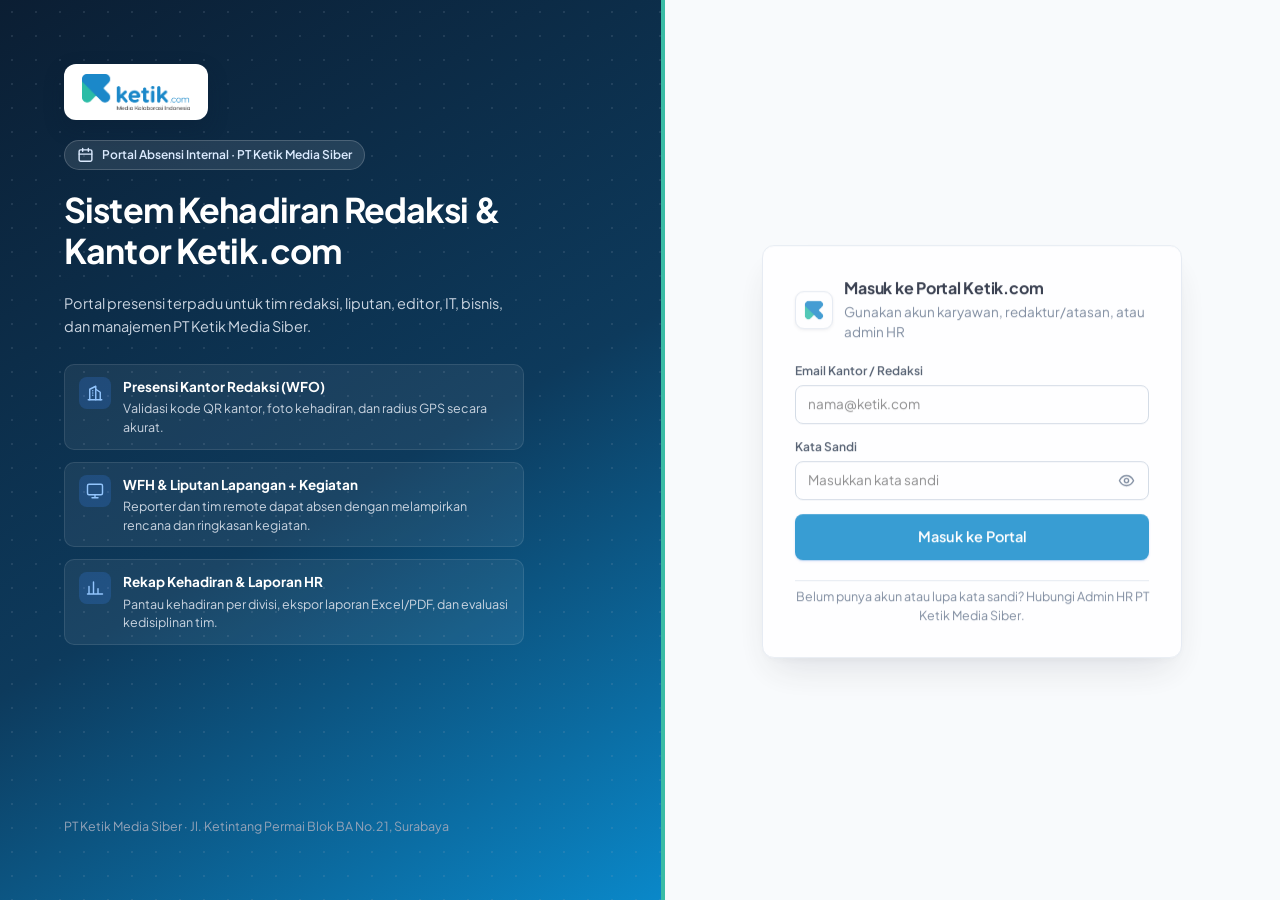
==== commit 294bd7ed: "feat(brand): customize Ketik.com logo, palette, and media office fields" ====
--- a/frontend/index.html
+++ b/frontend/index.html
@@ -3,7 +3,8 @@
 <head>
 <meta charset="utf-8">
 <meta name="viewport" content="width=device-width, initial-scale=1">
-<title>Portal Absensi Perkantoran</title>
+<title>Absensi Ketik.com · PT Ketik Media Siber</title>
+<link rel="icon" href="assets/img/ketik-icon.png" type="image/png">
 <script>
   document.documentElement.dataset.theme =
     localStorage.getItem('absensi-theme') || 'light';
@@ -16,12 +17,12 @@
 <div class="app">
   <aside class="sidebar">
     <div class="brand">
-      <span class="brand-dot" aria-hidden="true">
-        <svg viewBox="0 0 24 24" width="19" height="19" fill="none" stroke="currentColor" stroke-width="2" stroke-linecap="round" stroke-linejoin="round"><rect x="3" y="4" width="18" height="16" rx="2"/><path d="M8 2v4M16 2v4M9 14l2 2 4-4"/></svg>
+      <span class="brand-icon-box" aria-hidden="true">
+        <img src="assets/img/ketik-icon.png" alt="Logo Ketik.com">
       </span>
       <div style="min-width:0">
-        <h1>Portal Absensi</h1>
-        <p class="muted small" id="side-org" style="overflow:hidden;text-overflow:ellipsis;white-space:nowrap">Memuat…</p>
+        <h1>Ketik.com</h1>
+        <p class="muted small" id="side-org" style="overflow:hidden;text-overflow:ellipsis;white-space:nowrap">PT Ketik Media Siber</p>
       </div>
     </div>
     <nav class="nav" id="nav-desktop" aria-label="Menu navigasi"></nav>
@@ -43,7 +44,7 @@
   <div class="main-wrap">
     <header class="topbar">
       <div class="topbar-left">
-        <span class="topbar-org" id="top-org">Portal Absensi Perkantoran</span>
+        <span class="topbar-org" id="top-org">Ketik.com · Absensi Karyawan</span>
         <span class="topbar-divider"></span>
         <span class="topbar-date tabular" id="top-clock">—</span>
       </div>
--- a/frontend/assets/css/app.css
+++ b/frontend/assets/css/app.css
@@ -6,11 +6,12 @@
   --radius-panel: 12px;
   --radius-control: 8px;
 
-  --accent: #1d4ed8;
-  --accent-hover: #1e40af;
-  --accent-soft: #eff6ff;
-  --accent-border: #bfdbfe;
+  --accent: #0A88C9;
+  --accent-hover: #0870A6;
+  --accent-soft: #EEF8FD;
+  --accent-border: #BAE3F7;
   --accent-contrast: #ffffff;
+  --ketik-teal: #3ABCA5;
 
   --bg-page: #f8fafc;
   --panel-bg: #ffffff;
@@ -55,24 +56,24 @@
   --status-alpa-bg: #fef2f2;
   --status-alpa-border: #fecaca;
 
-  --mode-wfo: #1d4ed8;
-  --mode-wfo-bg: #eff6ff;
-  --mode-wfo-border: #bfdbfe;
-
-  --mode-wfh: #4338ca;
-  --mode-wfh-bg: #eef2ff;
-  --mode-wfh-border: #c7d2fe;
+  --mode-wfo: #0A88C9;
+  --mode-wfo-bg: #EEF8FD;
+  --mode-wfo-border: #BAE3F7;
+
+  --mode-wfh: #0F766E;
+  --mode-wfh-bg: #ECFDF5;
+  --mode-wfh-border: #A7F3D0;
 
   --danger: #dc2626;
-  --ring: 0 0 0 3px rgba(29, 78, 216, 0.14);
+  --ring: 0 0 0 3px rgba(10, 136, 201, 0.18);
   --ease-out: cubic-bezier(0.16, 1, 0.3, 1);
 }
 
 html[data-theme="dark"] {
-  --accent: #3b82f6;
-  --accent-hover: #2563eb;
-  --accent-soft: rgba(59, 130, 246, 0.14);
-  --accent-border: rgba(59, 130, 246, 0.32);
+  --accent: #38BDF8;
+  --accent-hover: #0A88C9;
+  --accent-soft: rgba(10, 136, 201, 0.18);
+  --accent-border: rgba(56, 189, 248, 0.34);
   --accent-contrast: #ffffff;
 
   --bg-page: #0b1120;
@@ -512,13 +513,46 @@
 .auth-hero {
   position: relative;
   padding: clamp(32px, 5vw, 64px);
-  background: linear-gradient(155deg, #0f172a 0%, #1e293b 55%, #1e3a8a 100%);
+  background: linear-gradient(150deg, #0b1e33 0%, #0d3a5c 54%, #0A88C9 100%);
+  border-right: 4px solid var(--ketik-teal);
   color: #f8fafc;
   display: flex;
   flex-direction: column;
   justify-content: space-between;
   gap: 32px;
   overflow: hidden;
+}
+.brand-logo-pill {
+  display: inline-flex;
+  align-items: center;
+  width: fit-content;
+  padding: 10px 18px;
+  border-radius: 12px;
+  background: #ffffff;
+  box-shadow: 0 8px 20px rgba(11, 30, 51, 0.28);
+}
+.brand-logo-pill img {
+  display: block;
+  height: 36px;
+  width: auto;
+}
+.brand-icon-box {
+  width: 38px;
+  height: 38px;
+  border-radius: 9px;
+  background: #ffffff;
+  border: 1px solid var(--panel-border);
+  display: grid;
+  place-items: center;
+  padding: 5px;
+  flex: none;
+  box-shadow: 0 1px 3px rgba(15, 23, 42, 0.08);
+}
+.brand-icon-box img {
+  width: 100%;
+  height: 100%;
+  object-fit: contain;
+  display: block;
 }
 .auth-hero::after {
   content: "";
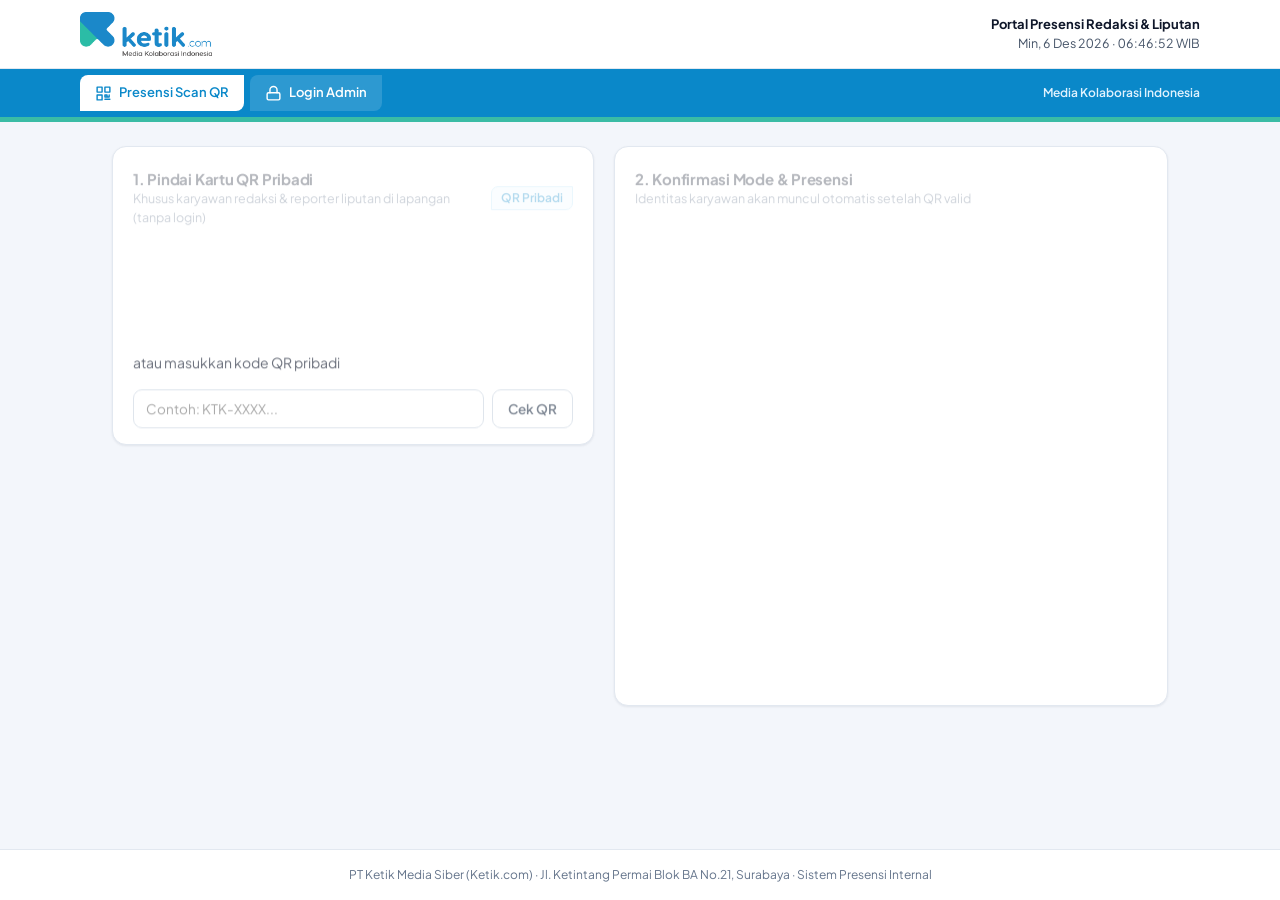
==== commit df7c2867: "feat(ui): redesign Ketik.com executive admin dashboard" ====
--- a/frontend/index.html
+++ b/frontend/index.html
@@ -16,17 +16,21 @@
 <body>
 <div class="app">
   <aside class="sidebar">
-    <div class="brand">
-      <span class="brand-icon-box" aria-hidden="true">
-        <img src="assets/img/ketik-icon.png" alt="Logo Ketik.com">
-      </span>
-      <div style="min-width:0">
-        <h1>Ketik.com</h1>
-        <p class="muted small" id="side-org" style="overflow:hidden;text-overflow:ellipsis;white-space:nowrap">PT Ketik Media Siber</p>
+    <div class="ketik-side-brand">
+      <div class="ketik-side-logo">
+        <img src="assets/img/ketik-logo.png" alt="Logo Ketik.com">
+      </div>
+      <div class="ketik-side-org">
+        <span class="ketik-side-kicker">Workspace Admin</span>
+        <p id="side-org" title="Organisasi">PT Ketik Media Siber</p>
       </div>
     </div>
     <nav class="nav" id="nav-desktop" aria-label="Menu navigasi"></nav>
     <div class="sidebar-foot">
+      <a class="ketik-side-portal" href="login.html" target="_blank" rel="noopener noreferrer">
+        <svg class="ico" viewBox="0 0 24 24" width="16" height="16" fill="none" stroke="currentColor" stroke-width="1.9" stroke-linecap="round" stroke-linejoin="round"><rect x="3" y="3" width="7" height="7" rx="1"/><rect x="14" y="3" width="7" height="7" rx="1"/><rect x="3" y="14" width="7" height="7" rx="1"/><path d="M14 14h3v3h-3zM17 17h4v4h-4zM14 20h2"/></svg>
+        <span>Portal Scan QR Redaksi</span>
+      </a>
       <div class="user-chip">
         <span class="avatar" id="user-avatar">A</span>
         <div style="min-width:0">
@@ -35,8 +39,8 @@
         </div>
       </div>
       <div style="display:grid;grid-template-columns:1fr 1fr;gap:8px">
-        <button class="btn btn-secondary btn-sm" id="theme-toggle" type="button" title="Ubah tampilan terang atau gelap">Mode Gelap</button>
-        <button class="btn btn-ghost btn-sm" id="logout-btn" type="button">Keluar</button>
+        <button class="btn ketik-side-btn btn-sm" id="theme-toggle" type="button" title="Ubah tampilan terang atau gelap">Mode Gelap</button>
+        <button class="btn ketik-side-btn btn-sm" id="logout-btn" type="button">Keluar</button>
       </div>
     </div>
   </aside>
@@ -44,6 +48,7 @@
   <div class="main-wrap">
     <header class="topbar">
       <div class="topbar-left">
+        <span class="ketik-live-chip">Command Center</span>
         <span class="topbar-org" id="top-org">Ketik.com · Absensi Karyawan</span>
         <span class="topbar-divider"></span>
         <span class="topbar-date tabular" id="top-clock">—</span>
--- a/frontend/assets/css/app.css
+++ b/frontend/assets/css/app.css
@@ -3,8 +3,8 @@
    =========================================================== */
 
 :root {
-  --radius-panel: 12px;
-  --radius-control: 8px;
+  --radius-panel: 14px;
+  --radius-control: 9px;
 
   --accent: #0A88C9;
   --accent-hover: #0870A6;
@@ -12,21 +12,22 @@
   --accent-border: #BAE3F7;
   --accent-contrast: #ffffff;
   --ketik-teal: #3ABCA5;
-
-  --bg-page: #f8fafc;
+  --ketik-navy: #0B1E33;
+
+  --bg-page: #f3f6fb;
   --panel-bg: #ffffff;
   --panel-border: #e2e8f0;
-  --panel-shadow: 0 1px 2px rgba(15, 23, 42, 0.04);
-  --panel-shadow-hover: 0 6px 18px -4px rgba(15, 23, 42, 0.08), 0 2px 6px -2px rgba(15, 23, 42, 0.04);
-  --panel-shadow-lg: 0 18px 38px -10px rgba(15, 23, 42, 0.14), 0 4px 12px -4px rgba(15, 23, 42, 0.06);
-
-  --sidebar-bg: #ffffff;
-  --sidebar-border: #e2e8f0;
-  --sidebar-text: #475569;
-  --sidebar-muted: #94a3b8;
-  --sidebar-hover: #f1f5f9;
-  --sidebar-active-bg: #eff6ff;
-  --sidebar-active-text: #1d4ed8;
+  --panel-shadow: 0 1px 3px rgba(11, 30, 51, 0.05), 0 1px 2px rgba(11, 30, 51, 0.03);
+  --panel-shadow-hover: 0 10px 24px -6px rgba(10, 136, 201, 0.14), 0 4px 10px -3px rgba(11, 30, 51, 0.06);
+  --panel-shadow-lg: 0 20px 42px -12px rgba(11, 30, 51, 0.18), 0 4px 14px -4px rgba(11, 30, 51, 0.08);
+
+  --sidebar-bg: linear-gradient(180deg, #0B1E33 0%, #0E2945 100%);
+  --sidebar-border: #173859;
+  --sidebar-text: #cbd5e1;
+  --sidebar-muted: #7dd3fc;
+  --sidebar-hover: rgba(255, 255, 255, 0.07);
+  --sidebar-active-bg: linear-gradient(90deg, rgba(10, 136, 201, 0.34), rgba(58, 188, 165, 0.18));
+  --sidebar-active-text: #ffffff;
 
   --text: #0f172a;
   --text-secondary: #334155;
@@ -83,13 +84,13 @@
   --panel-shadow-hover: 0 10px 24px rgba(0, 0, 0, 0.45);
   --panel-shadow-lg: 0 20px 40px rgba(0, 0, 0, 0.58);
 
-  --sidebar-bg: #0f172a;
-  --sidebar-border: #1e293b;
+  --sidebar-bg: linear-gradient(180deg, #07111e 0%, #0b1b2f 100%);
+  --sidebar-border: #172b45;
   --sidebar-text: #cbd5e1;
-  --sidebar-muted: #64748b;
-  --sidebar-hover: rgba(255, 255, 255, 0.05);
-  --sidebar-active-bg: rgba(59, 130, 246, 0.16);
-  --sidebar-active-text: #93c5fd;
+  --sidebar-muted: #7dd3fc;
+  --sidebar-hover: rgba(255, 255, 255, 0.07);
+  --sidebar-active-bg: linear-gradient(90deg, rgba(10, 136, 201, 0.34), rgba(58, 188, 165, 0.18));
+  --sidebar-active-text: #ffffff;
 
   --text: #f8fafc;
   --text-secondary: #cbd5e1;
@@ -235,13 +236,13 @@
 .btn:focus-visible { outline: none; box-shadow: var(--ring); }
 
 .btn-primary {
-  background: var(--accent);
+  background: linear-gradient(135deg, #0A88C9 0%, #097AB5 100%);
   color: var(--accent-contrast);
-  box-shadow: 0 1px 2px rgba(29, 78, 216, 0.22);
+  box-shadow: 0 2px 6px rgba(10, 136, 201, 0.25);
 }
 .btn-primary:hover:not([disabled]) {
-  background: var(--accent-hover);
-  box-shadow: 0 4px 12px rgba(29, 78, 216, 0.22);
+  background: linear-gradient(135deg, #0870A6 0%, #076393 100%);
+  box-shadow: 0 6px 14px rgba(10, 136, 201, 0.28);
 }
 .btn-secondary {
   background: var(--panel-bg);
@@ -380,8 +381,8 @@
 .shift-tag {
   display: inline-flex;
   align-items: center;
-  padding: 2px 8px;
-  border-radius: 6px;
+  padding: 2px 9px;
+  border-radius: 7px 0 7px 0;
   font-size: 12px;
   font-weight: 600;
   background: var(--accent-soft);
@@ -499,7 +500,169 @@
   gap: 6px;
 }
 
-/* ---------- Halaman Login Split-Screen Korporat ---------- */
+/* ---------- Portal Ketik.com (Header Editorial + Presensi QR + Admin) ---------- */
+.ketik-portal-body {
+  min-height: 100vh;
+  margin: 0;
+  background: var(--bg-page);
+  display: flex;
+  flex-direction: column;
+}
+.ketik-header {
+  background: #ffffff;
+  border-bottom: 1px solid var(--panel-border);
+  padding: 12px clamp(16px, 4vw, 48px);
+}
+.ketik-header-inner {
+  max-width: 1120px;
+  margin: 0 auto;
+  display: flex;
+  flex-wrap: wrap;
+  justify-content: space-between;
+  align-items: center;
+  gap: 14px;
+}
+.ketik-logo-link {
+  display: flex;
+  align-items: center;
+  gap: 14px;
+}
+.ketik-logo-link img {
+  height: 44px;
+  width: auto;
+  display: block;
+}
+.ketik-header-meta {
+  text-align: right;
+  font-size: 12.5px;
+  color: #475569;
+}
+.ketik-header-meta strong {
+  display: block;
+  color: #0f172a;
+  font-size: 13px;
+}
+.ketik-nav-strip {
+  background: #0A88C9;
+  border-bottom: 5px solid #3ABCA5;
+  padding: 0 clamp(16px, 4vw, 48px);
+}
+.ketik-nav-inner {
+  max-width: 1120px;
+  margin: 0 auto;
+  display: flex;
+  align-items: center;
+  justify-content: space-between;
+  gap: 12px;
+  min-height: 48px;
+}
+.ketik-tabs {
+  display: flex;
+  align-items: center;
+  gap: 6px;
+}
+.ketik-tab {
+  display: inline-flex;
+  align-items: center;
+  gap: 7px;
+  padding: 8px 15px;
+  border: none;
+  border-radius: 8px 0 8px 0;
+  background: rgba(255, 255, 255, 0.14);
+  color: #ffffff;
+  font: inherit;
+  font-size: 13px;
+  font-weight: 600;
+  cursor: pointer;
+  transition: background .15s ease, color .15s ease;
+}
+.ketik-tab:hover { background: rgba(255, 255, 255, 0.25); }
+.ketik-tab.active {
+  background: #ffffff;
+  color: #0A88C9;
+}
+.ketik-nav-tag {
+  font-size: 12px;
+  font-weight: 600;
+  color: #e0f2fe;
+  white-space: nowrap;
+}
+.ketik-portal-main {
+  flex: 1;
+  width: 100%;
+  max-width: 1120px;
+  margin: 0 auto;
+  padding: 24px clamp(16px, 4vw, 32px) 48px;
+}
+.ketik-portal-grid {
+  display: grid;
+  grid-template-columns: minmax(300px, 1fr) minmax(320px, 1.15fr);
+  gap: 20px;
+  align-items: start;
+}
+.ketik-admin-wrap {
+  max-width: 440px;
+  margin: 18px auto;
+}
+.ketik-portal-foot {
+  text-align: center;
+  padding: 16px;
+  font-size: 12px;
+  color: var(--text-muted);
+  border-top: 1px solid var(--line);
+  background: var(--panel-bg);
+}
+
+/* Kartu QR Pribadi Karyawan Redaksi */
+.qr-id-card {
+  border: 1px solid var(--panel-border);
+  border-radius: 12px;
+  overflow: hidden;
+  background: #ffffff;
+  color: #0f172a;
+  max-width: 340px;
+  margin: 0 auto;
+  box-shadow: var(--panel-shadow);
+}
+.qr-id-head {
+  background: #0A88C9;
+  border-bottom: 4px solid #3ABCA5;
+  padding: 14px 16px;
+  display: flex;
+  align-items: center;
+  justify-content: space-between;
+  gap: 10px;
+  color: #ffffff;
+}
+.qr-id-logo {
+  background: #ffffff;
+  padding: 4px 10px;
+  border-radius: 7px;
+  display: inline-flex;
+  align-items: center;
+}
+.qr-id-logo img { height: 22px; width: auto; display: block; }
+.qr-id-body {
+  padding: 18px;
+  text-align: center;
+  display: grid;
+  gap: 10px;
+  justify-items: center;
+}
+.qr-id-name { font-size: 17px; font-weight: 700; color: #0f172a; }
+.qr-id-role { font-size: 12.5px; color: #475569; }
+.qr-id-code {
+  font-family: ui-monospace, SFMono-Regular, Menlo, monospace;
+  font-size: 12.5px;
+  font-weight: 700;
+  letter-spacing: 0.06em;
+  padding: 4px 10px;
+  border-radius: 6px;
+  background: #f1f5f9;
+  color: #0A88C9;
+  border: 1px solid #cbd5e1;
+}
+
 .auth-body {
   min-height: 100vh;
   margin: 0;
@@ -696,10 +859,10 @@
   border: 1px solid var(--status-hadir-border);
 }
 
-/* ---------- Shell Aplikasi (Clean Corporate Sidebar) ---------- */
+/* ---------- Shell Aplikasi (Ketik.com Modern Corporate Admin) ---------- */
 .app {
   display: grid;
-  grid-template-columns: 252px 1fr;
+  grid-template-columns: 264px 1fr;
   min-height: 100vh;
 }
 .sidebar {
@@ -715,12 +878,47 @@
   border-right: 1px solid var(--sidebar-border);
   color: var(--sidebar-text);
 }
-.sidebar .brand {
-  padding: 4px 6px 14px;
-  border-bottom: 1px solid var(--line);
-}
-.sidebar .brand h1 { font-size: 15px; color: var(--text); }
-.sidebar .brand .muted { color: var(--text-muted); font-size: 12px; }
+.ketik-side-brand {
+  display: grid;
+  gap: 10px;
+  padding: 4px 4px 14px;
+  border-bottom: 1px solid rgba(255, 255, 255, 0.1);
+}
+.ketik-side-logo {
+  background: #ffffff;
+  border-radius: 10px 0 10px 0;
+  padding: 8px 12px;
+  display: flex;
+  align-items: center;
+  justify-content: center;
+  box-shadow: 0 4px 12px rgba(0, 0, 0, 0.18);
+  border-bottom: 3px solid var(--ketik-teal);
+}
+.ketik-side-logo img {
+  height: 30px;
+  width: auto;
+  display: block;
+}
+.ketik-side-org {
+  padding: 0 4px;
+}
+.ketik-side-kicker {
+  display: block;
+  font-size: 10.5px;
+  font-weight: 700;
+  letter-spacing: 0.07em;
+  text-transform: uppercase;
+  color: var(--ketik-teal);
+}
+.ketik-side-org p {
+  margin-top: 2px;
+  font-size: 12.5px;
+  font-weight: 600;
+  color: #e2e8f0;
+  white-space: nowrap;
+  overflow: hidden;
+  text-overflow: ellipsis;
+}
 
 .nav {
   display: grid;
@@ -732,7 +930,7 @@
   font-weight: 700;
   text-transform: uppercase;
   letter-spacing: 0.06em;
-  color: var(--sidebar-muted);
+  color: rgba(148, 163, 184, 0.78);
   padding: 10px 10px 4px;
 }
 .nav-group-label:first-child { padding-top: 2px; }
@@ -743,7 +941,7 @@
   align-items: center;
   gap: 10px;
   padding: 9px 12px;
-  border-radius: var(--radius-control);
+  border-radius: 8px;
   background: transparent;
   border: 1px solid transparent;
   color: var(--sidebar-text);
@@ -756,12 +954,13 @@
 }
 .nav button:hover {
   background: var(--sidebar-hover);
-  color: var(--text);
+  color: #ffffff;
   transform: translateX(2px);
 }
 .nav button.active {
   background: var(--sidebar-active-bg);
   color: var(--sidebar-active-text);
+  border-color: rgba(58, 188, 165, 0.28);
   font-weight: 600;
 }
 .nav button.active::before {
@@ -772,7 +971,7 @@
   bottom: 7px;
   width: 3px;
   border-radius: 0 3px 3px 0;
-  background: var(--accent);
+  background: var(--ketik-teal);
 }
 .nav .ico, .ico {
   width: 17px;
@@ -784,7 +983,26 @@
   display: grid;
   gap: 10px;
   padding-top: 14px;
-  border-top: 1px solid var(--line);
+  border-top: 1px solid rgba(255, 255, 255, 0.1);
+}
+.ketik-side-portal {
+  display: flex;
+  align-items: center;
+  gap: 8px;
+  padding: 9px 11px;
+  border-radius: 8px 0 8px 0;
+  background: rgba(58, 188, 165, 0.14);
+  border: 1px solid rgba(58, 188, 165, 0.35);
+  color: #e6fffb;
+  font-size: 12.5px;
+  font-weight: 600;
+  text-decoration: none;
+  transition: background .15s ease, transform .15s ease;
+}
+.ketik-side-portal:hover {
+  background: rgba(58, 188, 165, 0.24);
+  text-decoration: none;
+  transform: translateY(-1px);
 }
 .sidebar-foot .user-chip {
   display: flex;
@@ -792,23 +1010,32 @@
   gap: 10px;
   padding: 9px 11px;
   border-radius: var(--radius-control);
-  background: var(--surface-subtle);
-  border: 1px solid var(--line);
-}
-.sidebar-foot #user-name { color: var(--text); font-size: 13px; }
-.sidebar-foot #user-role { color: var(--text-muted); font-size: 11.5px; }
+  background: rgba(255, 255, 255, 0.06);
+  border: 1px solid rgba(255, 255, 255, 0.1);
+}
+.sidebar-foot #user-name { color: #ffffff; font-size: 13px; }
+.sidebar-foot #user-role { color: #94a3b8; font-size: 11.5px; }
+.ketik-side-btn {
+  background: rgba(255, 255, 255, 0.07);
+  border-color: rgba(255, 255, 255, 0.14);
+  color: #e2e8f0;
+}
+.ketik-side-btn:hover:not([disabled]) {
+  background: rgba(255, 255, 255, 0.14);
+  color: #ffffff;
+}
 
 .avatar {
   width: 34px;
   height: 34px;
-  border-radius: 8px;
+  border-radius: 8px 0 8px 0;
   flex: none;
   display: grid;
   place-items: center;
   font-weight: 700;
   font-size: 13.5px;
   color: #ffffff;
-  background: var(--accent);
+  background: linear-gradient(135deg, #0A88C9 0%, #3ABCA5 100%);
 }
 
 /* ---------- Topbar & Konten Utama ---------- */
@@ -827,7 +1054,22 @@
   gap: 16px;
   padding: 11px clamp(16px, 3vw, 32px);
   background: var(--panel-bg);
-  border-bottom: 1px solid var(--panel-border);
+  border-bottom: 3px solid transparent;
+  border-image: linear-gradient(90deg, #0A88C9 0%, #3ABCA5 100%) 1;
+}
+.ketik-live-chip {
+  display: inline-flex;
+  align-items: center;
+  padding: 3px 9px;
+  border-radius: 6px 0 6px 0;
+  background: var(--accent-soft);
+  border: 1px solid var(--accent-border);
+  color: var(--accent);
+  font-size: 11px;
+  font-weight: 700;
+  letter-spacing: 0.04em;
+  text-transform: uppercase;
+  flex: none;
 }
 .topbar-left {
   display: flex;
@@ -906,25 +1148,161 @@
   margin-bottom: 14px;
 }
 
-/* ---------- Kartu Metrik KPI ---------- */
+/* ---------- Hero Executive Command Center & Kartu Metrik KPI ---------- */
+.ketik-dash-hero {
+  position: relative;
+  overflow: hidden;
+  border-radius: 16px;
+  padding: 22px 24px;
+  background: linear-gradient(125deg, #0B1E33 0%, #0D3D63 58%, #0A88C9 100%);
+  border-bottom: 4px solid var(--ketik-teal);
+  color: #ffffff;
+  box-shadow: 0 12px 28px -10px rgba(11, 30, 51, 0.35);
+  display: grid;
+  grid-template-columns: minmax(260px, 1.35fr) minmax(240px, 1fr);
+  gap: 20px;
+  align-items: center;
+}
+.ketik-dash-hero::after {
+  content: "";
+  position: absolute;
+  inset: 0;
+  background-image: radial-gradient(rgba(255, 255, 255, 0.11) 1px, transparent 1px);
+  background-size: 20px 20px;
+  pointer-events: none;
+}
+.ketik-dash-hero > * {
+  position: relative;
+  z-index: 1;
+}
+.hero-kicker {
+  display: inline-flex;
+  align-items: center;
+  gap: 7px;
+  padding: 4px 11px;
+  border-radius: 7px 0 7px 0;
+  background: rgba(58, 188, 165, 0.2);
+  border: 1px solid rgba(58, 188, 165, 0.42);
+  color: #a7f3d0;
+  font-size: 11px;
+  font-weight: 700;
+  letter-spacing: 0.05em;
+  text-transform: uppercase;
+  margin-bottom: 10px;
+}
+.ketik-dash-hero h2 {
+  font-size: clamp(19px, 2.2vw, 24px);
+  color: #ffffff;
+  letter-spacing: -0.02em;
+}
+.hero-sub {
+  margin-top: 5px;
+  color: #cbd5e1;
+  font-size: 13px;
+}
+.hero-actions {
+  display: flex;
+  flex-wrap: wrap;
+  gap: 8px;
+  margin-top: 14px;
+}
+.hero-btn-light {
+  background: #ffffff;
+  color: #0B1E33;
+  border-color: transparent;
+}
+.hero-btn-light:hover:not([disabled]) {
+  background: #f0f9ff;
+}
+.hero-btn-glass {
+  background: rgba(255, 255, 255, 0.12);
+  color: #ffffff;
+  border-color: rgba(255, 255, 255, 0.24);
+}
+.hero-btn-glass:hover:not([disabled]) {
+  background: rgba(255, 255, 255, 0.2);
+}
+.hero-split-box {
+  background: rgba(11, 30, 51, 0.45);
+  border: 1px solid rgba(255, 255, 255, 0.16);
+  border-radius: 12px;
+  padding: 14px 16px;
+  display: grid;
+  gap: 10px;
+}
+.hero-split-head {
+  display: flex;
+  justify-content: space-between;
+  align-items: baseline;
+  gap: 10px;
+  font-size: 12.5px;
+  color: #e2e8f0;
+}
+.hero-split-head b {
+  font-size: 18px;
+  color: #ffffff;
+  font-variant-numeric: tabular-nums;
+}
+.hero-split-track {
+  height: 9px;
+  border-radius: 999px;
+  background: rgba(255, 255, 255, 0.14);
+  overflow: hidden;
+  display: flex;
+}
+.hero-split-wfo { background: #38bdf8; height: 100%; }
+.hero-split-wfh { background: #3ABCA5; height: 100%; }
+.hero-split-meta {
+  display: flex;
+  justify-content: space-between;
+  flex-wrap: wrap;
+  gap: 8px;
+  font-size: 12px;
+  color: #cbd5e1;
+}
+.hero-dot {
+  display: inline-block;
+  width: 8px;
+  height: 8px;
+  border-radius: 50%;
+  margin-right: 5px;
+}
+
 .metric {
   display: grid;
-  gap: 5px;
-  border-left: 3px solid var(--accent);
+  gap: 8px;
+  border-top: 3px solid var(--accent);
 }
 .metric:hover {
   transform: translateY(-2px);
   box-shadow: var(--panel-shadow-hover);
 }
+.metric-top {
+  display: flex;
+  align-items: center;
+  justify-content: space-between;
+  gap: 10px;
+}
+.metric-ico {
+  width: 34px;
+  height: 34px;
+  border-radius: 9px 0 9px 0;
+  display: grid;
+  place-items: center;
+  background: var(--accent-soft);
+  color: var(--accent);
+  border: 1px solid var(--accent-border);
+  flex: none;
+}
 .metric .value {
-  font-size: 26px;
+  font-size: 27px;
   font-weight: 700;
   font-variant-numeric: tabular-nums;
-  line-height: 1.15;
+  line-height: 1.1;
   color: var(--text);
 }
 .metric .label {
-  font-size: 12px;
+  font-size: 12.5px;
   font-weight: 600;
   color: var(--text-muted);
 }
@@ -932,14 +1310,76 @@
   font-size: 11.5px;
   color: var(--text-muted);
 }
-.metric.accent-hadir { border-left-color: var(--status-hadir); }
+.metric-bar {
+  height: 4px;
+  border-radius: 999px;
+  background: var(--line);
+  overflow: hidden;
+}
+.metric-bar > span {
+  display: block;
+  height: 100%;
+  border-radius: 999px;
+  background: var(--accent);
+}
+.metric.accent-hadir { border-top-color: var(--status-hadir); }
 .metric.accent-hadir .value { color: var(--status-hadir); }
-.metric.accent-terlambat { border-left-color: var(--status-terlambat); }
+.metric.accent-hadir .metric-ico { background: var(--status-hadir-bg); color: var(--status-hadir); border-color: var(--status-hadir-border); }
+.metric.accent-hadir .metric-bar > span { background: var(--status-hadir); }
+.metric.accent-terlambat { border-top-color: var(--status-terlambat); }
 .metric.accent-terlambat .value { color: var(--status-terlambat); }
-.metric.accent-izin { border-left-color: var(--status-izin); }
-.metric.accent-izin .value { color: var(--status-izin); }
-.metric.accent-alpa { border-left-color: var(--status-alpa); }
+.metric.accent-terlambat .metric-ico { background: var(--status-terlambat-bg); color: var(--status-terlambat); border-color: var(--status-terlambat-border); }
+.metric.accent-terlambat .metric-bar > span { background: var(--status-terlambat); }
+.metric.accent-izin { border-top-color: var(--accent); }
+.metric.accent-izin .value { color: var(--accent); }
+.metric.accent-alpa { border-top-color: var(--status-alpa); }
 .metric.accent-alpa .value { color: var(--status-alpa); }
+.metric.accent-alpa .metric-ico { background: var(--status-alpa-bg); color: var(--status-alpa); border-color: var(--status-alpa-border); }
+.metric.accent-alpa .metric-bar > span { background: var(--status-alpa); }
+
+.seg-tabs {
+  display: inline-flex;
+  padding: 3px;
+  border-radius: 9px;
+  background: var(--surface-subtle);
+  border: 1px solid var(--panel-border);
+  gap: 2px;
+}
+.seg-tab {
+  border: none;
+  background: transparent;
+  color: var(--text-muted);
+  font: inherit;
+  font-size: 12px;
+  font-weight: 600;
+  padding: 5px 11px;
+  border-radius: 7px;
+  cursor: pointer;
+  transition: background .15s ease, color .15s ease;
+}
+.seg-tab.active {
+  background: var(--accent);
+  color: #ffffff;
+}
+.dash-bottom-grid {
+  display: grid;
+  grid-template-columns: minmax(300px, 1.35fr) minmax(260px, 1fr);
+  gap: 16px;
+}
+.mode-breakdown {
+  display: grid;
+  gap: 10px;
+}
+.mode-breakdown-row {
+  padding: 12px 14px;
+  border-radius: var(--radius-control);
+  background: var(--surface-subtle);
+  border: 1px solid var(--line);
+  display: flex;
+  justify-content: space-between;
+  align-items: center;
+  gap: 12px;
+}
 
 /* ---------- Workspace Karyawan (WFO / WFH) ---------- */
 .beranda-grid {
@@ -1483,12 +1923,16 @@
 
 /* ---------- Responsif ---------- */
 @media (max-width: 900px) {
+  .ketik-portal-grid { grid-template-columns: 1fr; }
+  .ketik-nav-tag { display: none; }
+  .ketik-header-meta { text-align: left; }
   .auth-shell { grid-template-columns: 1fr; }
   .auth-hero { padding: 28px 20px; }
   .auth-features { display: none; }
   .app { grid-template-columns: 1fr; }
   .sidebar { display: none; }
-  .beranda-grid, .dash-charts-grid { grid-template-columns: 1fr; }
+  .beranda-grid, .dash-charts-grid, .ketik-dash-hero, .dash-bottom-grid { grid-template-columns: 1fr; }
+  .ketik-live-chip { display: none; }
   .main { padding: 16px 14px 92px; }
   .topbar { padding: 10px 14px; }
   .topbar-divider, .schedule-pill { display: none; }
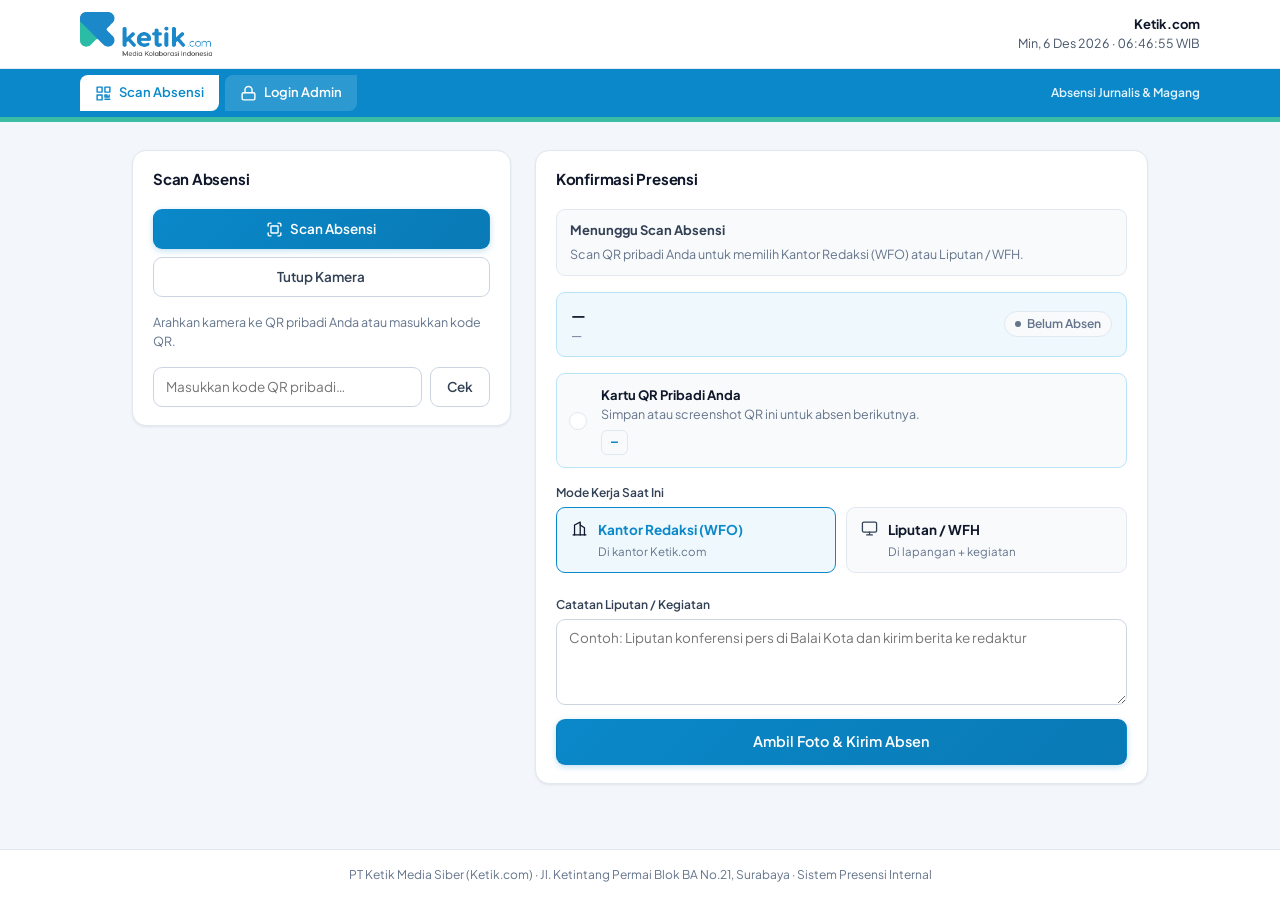
==== commit 4334783a: "feat(ketik): apply golden ratio layout, clean Scan Absensi screen, custom Anak Magang support, and f" ====
--- a/frontend/index.html
+++ b/frontend/index.html
@@ -75,7 +75,6 @@
 <script src="assets/js/config.js"></script>
 <script src="assets/js/api.js"></script>
 <script src="assets/js/scanner.js"></script>
-<script src="assets/js/kmeans.js"></script>
 <script src="assets/js/pdf.js"></script>
 <script src="assets/js/app.js"></script>
 </body>
--- a/frontend/assets/css/app.css
+++ b/frontend/assets/css/app.css
@@ -220,8 +220,8 @@
   align-items: center;
   justify-content: center;
   gap: 7px;
-  min-height: 38px;
-  padding: 0 15px;
+  min-height: 40px;
+  padding: 0 16px;
   border-radius: var(--radius-control);
   border: 1px solid transparent;
   font: inherit;
@@ -275,7 +275,7 @@
 }
 input, select, textarea {
   width: 100%;
-  min-height: 39px;
+  min-height: 40px;
   padding: 8px 12px;
   color: var(--text);
   background: var(--input-bg);
@@ -590,14 +590,14 @@
 .ketik-portal-main {
   flex: 1;
   width: 100%;
-  max-width: 1120px;
+  max-width: 1080px;
   margin: 0 auto;
-  padding: 24px clamp(16px, 4vw, 32px) 48px;
+  padding: 28px clamp(16px, 4vw, 32px) 48px;
 }
 .ketik-portal-grid {
   display: grid;
-  grid-template-columns: minmax(300px, 1fr) minmax(320px, 1.15fr);
-  gap: 20px;
+  grid-template-columns: minmax(300px, 1fr) minmax(340px, 1.618fr);
+  gap: 24px;
   align-items: start;
 }
 .ketik-admin-wrap {
@@ -1117,7 +1117,7 @@
 
 .main {
   padding: 24px clamp(16px, 3vw, 32px) 72px;
-  max-width: 1360px;
+  max-width: 1280px;
   width: 100%;
   margin: 0 auto;
 }
@@ -1508,8 +1508,8 @@
 /* ---------- Grafik Dasbor ---------- */
 .dash-charts-grid {
   display: grid;
-  grid-template-columns: minmax(290px, 0.95fr) minmax(360px, 1.45fr);
-  gap: 16px;
+  grid-template-columns: minmax(290px, 1fr) minmax(360px, 1.618fr);
+  gap: 20px;
 }
 .donut-layout {
   display: flex;
@@ -1910,6 +1910,85 @@
 
 .toolbar { display: flex; flex-wrap: wrap; gap: 10px; align-items: flex-end; }
 .toolbar .field { min-width: 145px; }
+.filter-grid {
+  display: grid;
+  grid-template-columns: repeat(auto-fit, minmax(165px, 1fr));
+  gap: 12px;
+  align-items: end;
+}
+.filter-actions {
+  display: flex;
+  flex-wrap: wrap;
+  gap: 8px;
+  align-items: center;
+  margin-top: 12px;
+  padding-top: 12px;
+  border-top: 1px solid var(--line);
+}
+.sub-tabs {
+  display: inline-flex;
+  flex-wrap: wrap;
+  gap: 6px;
+  padding: 4px;
+  background: var(--panel-bg);
+  border: 1px solid var(--panel-border);
+  border-radius: 11px;
+  box-shadow: var(--panel-shadow);
+  width: fit-content;
+}
+.sub-tab {
+  display: inline-flex;
+  align-items: center;
+  gap: 7px;
+  padding: 8px 15px;
+  border: none;
+  border-radius: 8px;
+  background: transparent;
+  color: var(--text-muted);
+  font: inherit;
+  font-size: 13px;
+  font-weight: 600;
+  cursor: pointer;
+  transition: background .15s ease, color .15s ease;
+}
+.sub-tab:hover { color: var(--text); background: var(--surface-subtle); }
+.sub-tab.active { background: var(--accent); color: #ffffff; }
+.row-actions {
+  display: inline-flex;
+  align-items: center;
+  gap: 6px;
+  flex-wrap: nowrap;
+}
+.cell-stack { display: grid; gap: 2px; }
+.cell-sub { font-size: 12px; color: var(--text-muted); }
+.qr-code-pill {
+  display: inline-flex;
+  align-items: center;
+  gap: 6px;
+  padding: 3px 9px;
+  border-radius: 6px;
+  background: var(--surface-subtle);
+  border: 1px solid var(--panel-border);
+  color: var(--accent);
+  font-family: ui-monospace, SFMono-Regular, Menlo, monospace;
+  font-size: 11.5px;
+  font-weight: 700;
+  letter-spacing: 0.04em;
+}
+.qr-share-grid {
+  display: grid;
+  grid-template-columns: repeat(auto-fit, minmax(140px, 1fr));
+  gap: 8px;
+}
+.qr-digital-mini {
+  display: flex;
+  align-items: center;
+  gap: 14px;
+  padding: 12px;
+  border-radius: var(--radius-control);
+  background: var(--surface-subtle);
+  border: 1px solid var(--accent-border);
+}
 .spacer { flex: 1; }
 .pill-note {
   font-size: 12px;
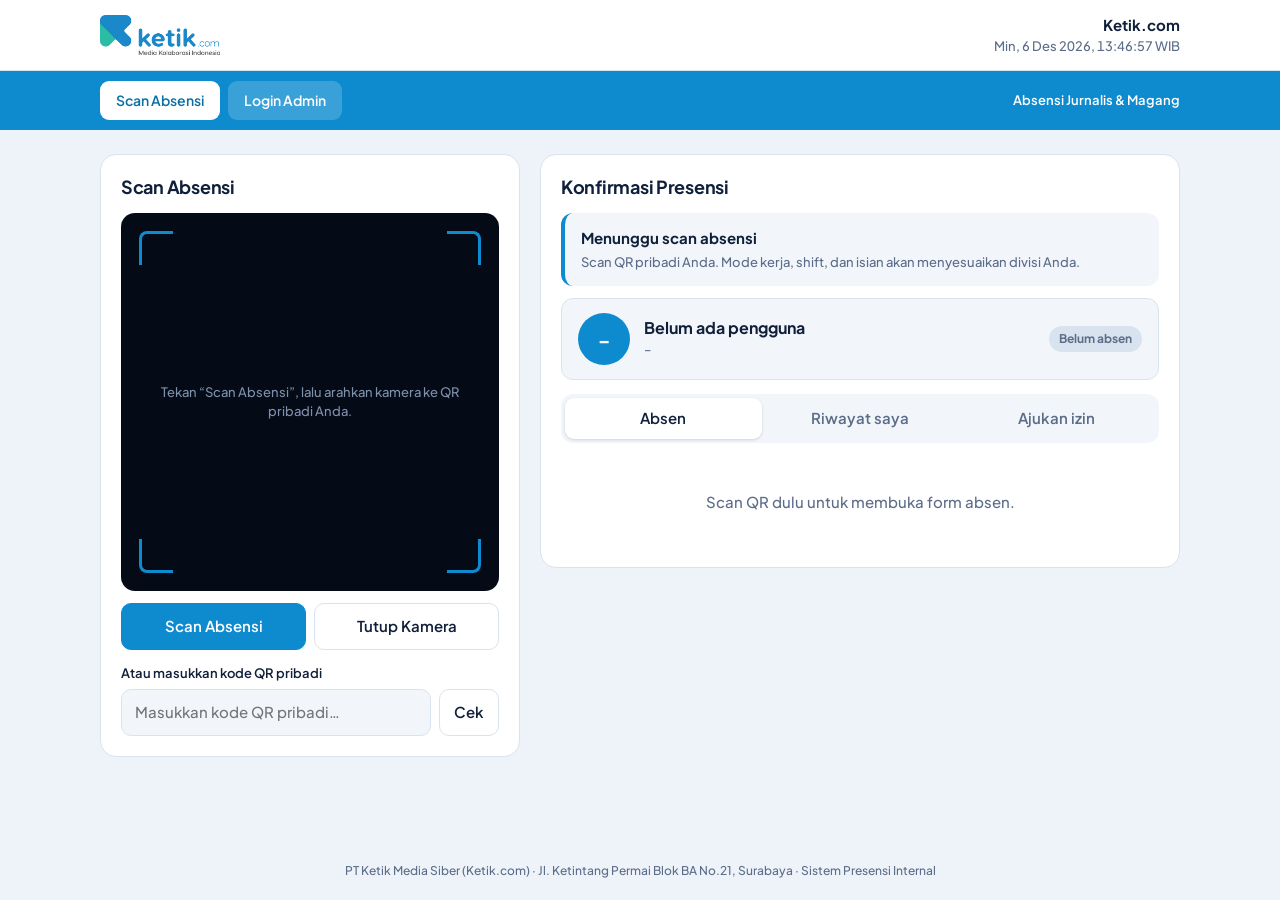
==== commit ff243555: "feat(security,attendance): harden API/headers, add holidays & password change, and update tests" ====
--- a/frontend/index.html
+++ b/frontend/index.html
@@ -42,6 +42,7 @@
         <button class="btn ketik-side-btn btn-sm" id="theme-toggle" type="button" title="Ubah tampilan terang atau gelap">Mode Gelap</button>
         <button class="btn ketik-side-btn btn-sm" id="logout-btn" type="button">Keluar</button>
       </div>
+      <button class="btn ketik-side-btn btn-sm" id="change-pass-btn" type="button" style="width:100%">Ubah Kata Sandi</button>
     </div>
   </aside>
 
--- a/frontend/assets/css/app.css
+++ b/frontend/assets/css/app.css
@@ -14,19 +14,19 @@
   --ketik-teal: #3ABCA5;
   --ketik-navy: #0B1E33;
 
-  --bg-page: #f3f6fb;
+  --bg-page: #f8fafc;
   --panel-bg: #ffffff;
   --panel-border: #e2e8f0;
-  --panel-shadow: 0 1px 3px rgba(11, 30, 51, 0.05), 0 1px 2px rgba(11, 30, 51, 0.03);
-  --panel-shadow-hover: 0 10px 24px -6px rgba(10, 136, 201, 0.14), 0 4px 10px -3px rgba(11, 30, 51, 0.06);
-  --panel-shadow-lg: 0 20px 42px -12px rgba(11, 30, 51, 0.18), 0 4px 14px -4px rgba(11, 30, 51, 0.08);
-
-  --sidebar-bg: linear-gradient(180deg, #0B1E33 0%, #0E2945 100%);
-  --sidebar-border: #173859;
-  --sidebar-text: #cbd5e1;
-  --sidebar-muted: #7dd3fc;
-  --sidebar-hover: rgba(255, 255, 255, 0.07);
-  --sidebar-active-bg: linear-gradient(90deg, rgba(10, 136, 201, 0.34), rgba(58, 188, 165, 0.18));
+  --panel-shadow: 0 1px 2px rgba(11, 30, 51, 0.04);
+  --panel-shadow-hover: 0 8px 20px -6px rgba(10, 136, 201, 0.12), 0 2px 6px -2px rgba(11, 30, 51, 0.05);
+  --panel-shadow-lg: 0 18px 36px -12px rgba(11, 30, 51, 0.14), 0 4px 12px -4px rgba(11, 30, 51, 0.06);
+
+  --sidebar-bg: #ffffff;
+  --sidebar-border: #e2e8f0;
+  --sidebar-text: #475569;
+  --sidebar-muted: #64748b;
+  --sidebar-hover: #f1f5f9;
+  --sidebar-active-bg: #0A88C9;
   --sidebar-active-text: #ffffff;
 
   --text: #0f172a;
@@ -84,12 +84,12 @@
   --panel-shadow-hover: 0 10px 24px rgba(0, 0, 0, 0.45);
   --panel-shadow-lg: 0 20px 40px rgba(0, 0, 0, 0.58);
 
-  --sidebar-bg: linear-gradient(180deg, #07111e 0%, #0b1b2f 100%);
-  --sidebar-border: #172b45;
+  --sidebar-bg: #0f172a;
+  --sidebar-border: #1e293b;
   --sidebar-text: #cbd5e1;
-  --sidebar-muted: #7dd3fc;
-  --sidebar-hover: rgba(255, 255, 255, 0.07);
-  --sidebar-active-bg: linear-gradient(90deg, rgba(10, 136, 201, 0.34), rgba(58, 188, 165, 0.18));
+  --sidebar-muted: #94a3b8;
+  --sidebar-hover: rgba(255, 255, 255, 0.06);
+  --sidebar-active-bg: #0A88C9;
   --sidebar-active-text: #ffffff;
 
   --text: #f8fafc;
@@ -220,7 +220,7 @@
   align-items: center;
   justify-content: center;
   gap: 7px;
-  min-height: 40px;
+  min-height: 42px;
   padding: 0 16px;
   border-radius: var(--radius-control);
   border: 1px solid transparent;
@@ -236,13 +236,12 @@
 .btn:focus-visible { outline: none; box-shadow: var(--ring); }
 
 .btn-primary {
-  background: linear-gradient(135deg, #0A88C9 0%, #097AB5 100%);
+  background: #0A88C9;
   color: var(--accent-contrast);
-  box-shadow: 0 2px 6px rgba(10, 136, 201, 0.25);
 }
 .btn-primary:hover:not([disabled]) {
-  background: linear-gradient(135deg, #0870A6 0%, #076393 100%);
-  box-shadow: 0 6px 14px rgba(10, 136, 201, 0.28);
+  background: #0870A6;
+  box-shadow: 0 4px 12px rgba(10, 136, 201, 0.22);
 }
 .btn-secondary {
   background: var(--panel-bg);
@@ -613,10 +612,10 @@
   background: var(--panel-bg);
 }
 
-/* Kartu QR Pribadi Karyawan Redaksi */
+/* Kartu QR Pribadi & Konfirmasi Scan Mobile Ketik.com */
 .qr-id-card {
   border: 1px solid var(--panel-border);
-  border-radius: 12px;
+  border-radius: 16px;
   overflow: hidden;
   background: #ffffff;
   color: #0f172a;
@@ -627,7 +626,7 @@
 .qr-id-head {
   background: #0A88C9;
   border-bottom: 4px solid #3ABCA5;
-  padding: 14px 16px;
+  padding: 15px 18px;
   display: flex;
   align-items: center;
   justify-content: space-between;
@@ -643,24 +642,97 @@
 }
 .qr-id-logo img { height: 22px; width: auto; display: block; }
 .qr-id-body {
-  padding: 18px;
+  padding: 20px;
   text-align: center;
   display: grid;
   gap: 10px;
   justify-items: center;
 }
-.qr-id-name { font-size: 17px; font-weight: 700; color: #0f172a; }
-.qr-id-role { font-size: 12.5px; color: #475569; }
+.qr-id-photo {
+  width: 96px;
+  height: 96px;
+  border-radius: 50%;
+  object-fit: cover;
+  border: 3px solid #EEF8FD;
+  background: #f1f5f9;
+  display: grid;
+  place-items: center;
+  font-weight: 700;
+  font-size: 26px;
+  color: #0A88C9;
+}
+.qr-id-name { font-size: 18px; font-weight: 700; color: #0f172a; }
+.qr-id-role { font-size: 13px; color: #475569; }
 .qr-id-code {
   font-family: ui-monospace, SFMono-Regular, Menlo, monospace;
-  font-size: 12.5px;
+  font-size: 12px;
   font-weight: 700;
   letter-spacing: 0.06em;
   padding: 4px 10px;
-  border-radius: 6px;
-  background: #f1f5f9;
+  border-radius: 999px;
+  background: #EEF8FD;
   color: #0A88C9;
-  border: 1px solid #cbd5e1;
+  border: 1px solid #BAE3F7;
+}
+.qr-confirm-wrap {
+  display: flex;
+  flex-direction: column;
+  align-items: center;
+  text-align: center;
+  gap: 14px;
+  padding: 6px 0 4px;
+}
+.qr-confirm-circle {
+  width: 64px;
+  height: 64px;
+  border-radius: 50%;
+  display: grid;
+  place-items: center;
+  font-size: 30px;
+  font-weight: 700;
+}
+.qr-confirm-circle.ok {
+  background: var(--status-hadir-bg);
+  color: var(--status-hadir);
+  border: 1px solid var(--status-hadir-border);
+}
+.qr-confirm-circle.warn {
+  background: var(--status-terlambat-bg);
+  color: var(--status-terlambat);
+  border: 1px solid var(--status-terlambat-border);
+}
+.qr-confirm-card {
+  width: 100%;
+  padding: 20px;
+  border-radius: 14px;
+  border: 1px solid var(--panel-border);
+  background: var(--panel-bg);
+  display: flex;
+  flex-direction: column;
+  align-items: center;
+  gap: 10px;
+}
+.qr-confirm-avatar {
+  width: 88px;
+  height: 88px;
+  border-radius: 50%;
+  overflow: hidden;
+  border: 3px solid var(--accent-soft);
+  background: var(--accent-soft);
+  color: var(--accent);
+  display: grid;
+  place-items: center;
+  font-size: 26px;
+  font-weight: 700;
+}
+.qr-confirm-avatar img { width: 100%; height: 100%; object-fit: cover; display: block; }
+.qr-confirm-time {
+  font-size: 36px;
+  font-weight: 700;
+  line-height: 1.05;
+  color: var(--text);
+  font-variant-numeric: tabular-nums;
+  margin-top: 2px;
 }
 
 .auth-body {
@@ -859,10 +931,10 @@
   border: 1px solid var(--status-hadir-border);
 }
 
-/* ---------- Shell Aplikasi (Ketik.com Modern Corporate Admin) ---------- */
+/* ---------- Shell Aplikasi (Editorial Ketik.com Bersih & Kekinian) ---------- */
 .app {
   display: grid;
-  grid-template-columns: 264px 1fr;
+  grid-template-columns: 248px 1fr;
   min-height: 100vh;
 }
 .sidebar {
@@ -880,41 +952,41 @@
 }
 .ketik-side-brand {
   display: grid;
-  gap: 10px;
-  padding: 4px 4px 14px;
-  border-bottom: 1px solid rgba(255, 255, 255, 0.1);
+  gap: 8px;
+  padding: 4px 6px 14px;
+  border-bottom: 1px solid var(--sidebar-border);
 }
 .ketik-side-logo {
   background: #ffffff;
-  border-radius: 10px 0 10px 0;
-  padding: 8px 12px;
-  display: flex;
-  align-items: center;
-  justify-content: center;
-  box-shadow: 0 4px 12px rgba(0, 0, 0, 0.18);
+  border-radius: 10px;
+  padding: 8px 10px;
+  display: flex;
+  align-items: center;
+  justify-content: flex-start;
+  border: 1px solid var(--panel-border);
   border-bottom: 3px solid var(--ketik-teal);
 }
 .ketik-side-logo img {
-  height: 30px;
+  height: 28px;
   width: auto;
   display: block;
 }
 .ketik-side-org {
-  padding: 0 4px;
+  padding: 0 2px;
 }
 .ketik-side-kicker {
   display: block;
   font-size: 10.5px;
   font-weight: 700;
-  letter-spacing: 0.07em;
+  letter-spacing: 0.06em;
   text-transform: uppercase;
-  color: var(--ketik-teal);
+  color: #0A88C9;
 }
 .ketik-side-org p {
   margin-top: 2px;
   font-size: 12.5px;
   font-weight: 600;
-  color: #e2e8f0;
+  color: var(--text-secondary);
   white-space: nowrap;
   overflow: hidden;
   text-overflow: ellipsis;
@@ -930,7 +1002,7 @@
   font-weight: 700;
   text-transform: uppercase;
   letter-spacing: 0.06em;
-  color: rgba(148, 163, 184, 0.78);
+  color: var(--sidebar-muted);
   padding: 10px 10px 4px;
 }
 .nav-group-label:first-child { padding-top: 2px; }
@@ -940,8 +1012,8 @@
   display: flex;
   align-items: center;
   gap: 10px;
-  padding: 9px 12px;
-  border-radius: 8px;
+  padding: 10px 12px;
+  border-radius: 9px;
   background: transparent;
   border: 1px solid transparent;
   color: var(--sidebar-text);
@@ -950,27 +1022,25 @@
   font-weight: 500;
   text-align: left;
   cursor: pointer;
-  transition: background .14s ease, color .14s ease, transform .14s ease;
+  transition: background .14s ease, color .14s ease;
 }
 .nav button:hover {
   background: var(--sidebar-hover);
-  color: #ffffff;
-  transform: translateX(2px);
+  color: var(--text);
 }
 .nav button.active {
   background: var(--sidebar-active-bg);
   color: var(--sidebar-active-text);
-  border-color: rgba(58, 188, 165, 0.28);
   font-weight: 600;
 }
 .nav button.active::before {
   content: "";
   position: absolute;
-  left: 0;
-  top: 7px;
-  bottom: 7px;
+  left: 4px;
+  top: 9px;
+  bottom: 9px;
   width: 3px;
-  border-radius: 0 3px 3px 0;
+  border-radius: 99px;
   background: var(--ketik-teal);
 }
 .nav .ico, .ico {
@@ -983,26 +1053,29 @@
   display: grid;
   gap: 10px;
   padding-top: 14px;
-  border-top: 1px solid rgba(255, 255, 255, 0.1);
+  border-top: 1px solid var(--sidebar-border);
 }
 .ketik-side-portal {
   display: flex;
   align-items: center;
   gap: 8px;
-  padding: 9px 11px;
-  border-radius: 8px 0 8px 0;
-  background: rgba(58, 188, 165, 0.14);
-  border: 1px solid rgba(58, 188, 165, 0.35);
-  color: #e6fffb;
+  padding: 9px 12px;
+  border-radius: 9px;
+  background: var(--accent-soft);
+  border: 1px solid var(--accent-border);
+  color: var(--accent);
   font-size: 12.5px;
   font-weight: 600;
   text-decoration: none;
   transition: background .15s ease, transform .15s ease;
 }
 .ketik-side-portal:hover {
-  background: rgba(58, 188, 165, 0.24);
+  background: #d8effb;
   text-decoration: none;
   transform: translateY(-1px);
+}
+html[data-theme="dark"] .ketik-side-portal:hover {
+  background: rgba(10, 136, 201, 0.28);
 }
 .sidebar-foot .user-chip {
   display: flex;
@@ -1010,19 +1083,19 @@
   gap: 10px;
   padding: 9px 11px;
   border-radius: var(--radius-control);
-  background: rgba(255, 255, 255, 0.06);
-  border: 1px solid rgba(255, 255, 255, 0.1);
-}
-.sidebar-foot #user-name { color: #ffffff; font-size: 13px; }
-.sidebar-foot #user-role { color: #94a3b8; font-size: 11.5px; }
+  background: var(--surface-subtle);
+  border: 1px solid var(--panel-border);
+}
+.sidebar-foot #user-name { color: var(--text); font-size: 13px; }
+.sidebar-foot #user-role { color: var(--text-muted); font-size: 11.5px; }
 .ketik-side-btn {
-  background: rgba(255, 255, 255, 0.07);
-  border-color: rgba(255, 255, 255, 0.14);
-  color: #e2e8f0;
+  background: var(--panel-bg);
+  border-color: var(--panel-border);
+  color: var(--text-secondary);
 }
 .ketik-side-btn:hover:not([disabled]) {
-  background: rgba(255, 255, 255, 0.14);
-  color: #ffffff;
+  background: var(--surface-subtle);
+  color: var(--text);
 }
 
 .avatar {
@@ -1148,57 +1221,45 @@
   margin-bottom: 14px;
 }
 
-/* ---------- Hero Executive Command Center & Kartu Metrik KPI ---------- */
+/* ---------- Header Editorial Bersih & Kartu Metrik KPI ---------- */
 .ketik-dash-hero {
   position: relative;
-  overflow: hidden;
-  border-radius: 16px;
-  padding: 22px 24px;
-  background: linear-gradient(125deg, #0B1E33 0%, #0D3D63 58%, #0A88C9 100%);
-  border-bottom: 4px solid var(--ketik-teal);
-  color: #ffffff;
-  box-shadow: 0 12px 28px -10px rgba(11, 30, 51, 0.35);
-  display: grid;
-  grid-template-columns: minmax(260px, 1.35fr) minmax(240px, 1fr);
+  border-radius: 14px;
+  padding: 20px 24px;
+  background: var(--panel-bg);
+  border: 1px solid var(--panel-border);
+  border-left: 4px solid #0A88C9;
+  color: var(--text);
+  box-shadow: var(--panel-shadow);
+  display: grid;
+  grid-template-columns: minmax(260px, 1.618fr) minmax(240px, 1fr);
   gap: 20px;
   align-items: center;
-}
-.ketik-dash-hero::after {
-  content: "";
-  position: absolute;
-  inset: 0;
-  background-image: radial-gradient(rgba(255, 255, 255, 0.11) 1px, transparent 1px);
-  background-size: 20px 20px;
-  pointer-events: none;
-}
-.ketik-dash-hero > * {
-  position: relative;
-  z-index: 1;
 }
 .hero-kicker {
   display: inline-flex;
   align-items: center;
-  gap: 7px;
-  padding: 4px 11px;
-  border-radius: 7px 0 7px 0;
-  background: rgba(58, 188, 165, 0.2);
-  border: 1px solid rgba(58, 188, 165, 0.42);
-  color: #a7f3d0;
+  gap: 6px;
+  padding: 3px 10px;
+  border-radius: 999px;
+  background: var(--accent-soft);
+  border: 1px solid var(--accent-border);
+  color: var(--accent);
   font-size: 11px;
   font-weight: 700;
-  letter-spacing: 0.05em;
+  letter-spacing: 0.04em;
   text-transform: uppercase;
-  margin-bottom: 10px;
+  margin-bottom: 8px;
 }
 .ketik-dash-hero h2 {
-  font-size: clamp(19px, 2.2vw, 24px);
-  color: #ffffff;
+  font-size: clamp(20px, 2.2vw, 24px);
+  color: var(--text);
   letter-spacing: -0.02em;
 }
 .hero-sub {
-  margin-top: 5px;
-  color: #cbd5e1;
-  font-size: 13px;
+  margin-top: 4px;
+  color: var(--text-muted);
+  font-size: 13.5px;
 }
 .hero-actions {
   display: flex;
@@ -1207,24 +1268,26 @@
   margin-top: 14px;
 }
 .hero-btn-light {
-  background: #ffffff;
-  color: #0B1E33;
-  border-color: transparent;
+  background: #0A88C9;
+  color: #ffffff;
+  border-color: #0A88C9;
 }
 .hero-btn-light:hover:not([disabled]) {
-  background: #f0f9ff;
+  background: #0870A6;
 }
 .hero-btn-glass {
-  background: rgba(255, 255, 255, 0.12);
-  color: #ffffff;
-  border-color: rgba(255, 255, 255, 0.24);
+  background: var(--panel-bg);
+  color: var(--text-secondary);
+  border-color: var(--panel-border);
 }
 .hero-btn-glass:hover:not([disabled]) {
-  background: rgba(255, 255, 255, 0.2);
+  background: var(--surface-subtle);
+  border-color: var(--accent);
+  color: var(--accent);
 }
 .hero-split-box {
-  background: rgba(11, 30, 51, 0.45);
-  border: 1px solid rgba(255, 255, 255, 0.16);
+  background: var(--surface-subtle);
+  border: 1px solid var(--panel-border);
   border-radius: 12px;
   padding: 14px 16px;
   display: grid;
@@ -1236,21 +1299,21 @@
   align-items: baseline;
   gap: 10px;
   font-size: 12.5px;
-  color: #e2e8f0;
+  color: var(--text-secondary);
 }
 .hero-split-head b {
   font-size: 18px;
-  color: #ffffff;
+  color: var(--accent);
   font-variant-numeric: tabular-nums;
 }
 .hero-split-track {
   height: 9px;
   border-radius: 999px;
-  background: rgba(255, 255, 255, 0.14);
+  background: var(--line);
   overflow: hidden;
   display: flex;
 }
-.hero-split-wfo { background: #38bdf8; height: 100%; }
+.hero-split-wfo { background: #0A88C9; height: 100%; }
 .hero-split-wfh { background: #3ABCA5; height: 100%; }
 .hero-split-meta {
   display: flex;
@@ -1258,7 +1321,7 @@
   flex-wrap: wrap;
   gap: 8px;
   font-size: 12px;
-  color: #cbd5e1;
+  color: var(--text-secondary);
 }
 .hero-dot {
   display: inline-block;
@@ -2046,12 +2109,191 @@
   .tabbar button.active { color: var(--accent); background: var(--accent-soft); }
 }
 
+/* ---------- Portal Scan QR Adaptif per Divisi ---------- */
+.qr-viewfinder {
+  aspect-ratio: 1 / 1;
+  border-radius: 14px;
+  background: #050b16;
+  position: relative;
+  overflow: hidden;
+  display: grid;
+  place-items: center;
+  color: #8fa0ba;
+  font-size: 13px;
+  text-align: center;
+  padding: 28px;
+}
+.qr-viewfinder video {
+  position: absolute;
+  inset: 0;
+  width: 100%;
+  height: 100%;
+  object-fit: cover;
+  display: none;
+}
+.qr-viewfinder.live video { display: block; }
+.qr-viewfinder.live .qr-view-hint { display: none; }
+.qr-view-hint {
+  position: relative;
+  z-index: 1;
+  max-width: 240px;
+  line-height: 1.5;
+}
+.qr-corner {
+  position: absolute;
+  width: 34px;
+  height: 34px;
+  border: 3px solid var(--accent);
+  pointer-events: none;
+  z-index: 2;
+}
+.qr-corner.tl { top: 18px; left: 18px; border-right: 0; border-bottom: 0; border-radius: 8px 0 0 0; }
+.qr-corner.tr { top: 18px; right: 18px; border-left: 0; border-bottom: 0; border-radius: 0 8px 0 0; }
+.qr-corner.bl { bottom: 18px; left: 18px; border-right: 0; border-top: 0; border-radius: 0 0 0 8px; }
+.qr-corner.br { bottom: 18px; right: 18px; border-left: 0; border-top: 0; border-radius: 0 0 8px 0; }
+.qr-scan-line {
+  position: absolute;
+  left: 18px;
+  right: 18px;
+  top: 18px;
+  height: 2px;
+  background: var(--accent);
+  box-shadow: 0 0 12px var(--accent);
+  display: none;
+  pointer-events: none;
+  z-index: 2;
+}
+.qr-viewfinder.live .qr-scan-line {
+  display: block;
+  animation: qrScanSweep 2.2s ease-in-out infinite alternate;
+}
+@keyframes qrScanSweep {
+  to { top: calc(100% - 20px); }
+}
+.qr-scan-actions {
+  display: grid;
+  grid-template-columns: 1fr 1fr;
+  gap: 8px;
+}
+.qr-action-card { --dv: var(--accent); }
+.qr-div-banner {
+  background: var(--surface-subtle);
+  border: 1px solid var(--panel-border);
+  border-left: 4px solid var(--dv);
+  border-radius: 12px;
+  padding: 13px 15px;
+}
+.qr-div-banner b {
+  display: block;
+  font-size: 14px;
+  color: var(--text);
+}
+.qr-div-banner span {
+  display: block;
+  font-size: 12.5px;
+  color: var(--text-muted);
+  margin-top: 2px;
+}
+.qr-emp-summary {
+  display: flex;
+  justify-content: space-between;
+  align-items: center;
+  gap: 12px;
+  padding: 13px 15px;
+  border-radius: 12px;
+  background: var(--surface-subtle);
+  border: 1px solid var(--panel-border);
+}
+.qr-avatar-circle {
+  width: 50px;
+  height: 50px;
+  border-radius: 50%;
+  overflow: hidden;
+  flex-shrink: 0;
+  background: var(--dv);
+  color: #ffffff;
+  display: grid;
+  place-items: center;
+  font-weight: 800;
+  font-size: 17px;
+}
+.qr-avatar-circle img {
+  width: 100%;
+  height: 100%;
+  object-fit: cover;
+  display: block;
+}
+.qr-mode-grid {
+  display: grid;
+  grid-template-columns: repeat(auto-fit, minmax(170px, 1fr));
+  gap: 10px;
+}
+.qr-mode-grid .mode-opt.active {
+  border-color: var(--dv);
+  background: color-mix(in srgb, var(--dv) 12%, var(--panel-bg));
+}
+.qr-mode-grid .mode-opt.active .mode-opt-title {
+  color: var(--dv);
+}
+.qr-rule-note {
+  display: flex;
+  align-items: flex-start;
+  gap: 8px;
+  font-size: 12.5px;
+  color: var(--text-muted);
+  padding: 10px 12px;
+  border-radius: var(--radius-control);
+  background: var(--surface-subtle);
+  border: 1px solid var(--line);
+}
+.qr-rule-ico {
+  color: var(--dv);
+  font-weight: 700;
+  flex-shrink: 0;
+}
+.qr-lock-box {
+  text-align: center;
+  color: var(--text-muted);
+  padding: 28px 14px;
+  border: 1px dashed var(--panel-border);
+  border-radius: 12px;
+  font-size: 13.5px;
+}
+.qr-toast {
+  position: fixed;
+  left: 50%;
+  bottom: calc(22px + env(safe-area-inset-bottom, 0px));
+  transform: translateX(-50%) translateY(8px);
+  background: var(--text);
+  color: var(--bg-page);
+  padding: 11px 18px;
+  border-radius: 12px;
+  font-weight: 600;
+  font-size: 13.5px;
+  box-shadow: var(--panel-shadow-lg);
+  opacity: 0;
+  pointer-events: none;
+  transition: opacity .2s ease, transform .2s ease;
+  max-width: min(92vw, 460px);
+  text-align: center;
+  z-index: 95;
+}
+.qr-toast.show {
+  opacity: 1;
+  transform: translateX(-50%) translateY(0);
+}
+.qr-toast.err {
+  background: var(--danger);
+  color: #ffffff;
+}
+
 @media (prefers-reduced-motion: reduce) {
   *, *::before, *::after {
     animation-duration: 0.01ms !important;
     animation-iteration-count: 1 !important;
     transition-duration: 0.01ms !important;
   }
+  .qr-viewfinder.live .qr-scan-line { animation: none; top: 50%; }
 }
 
 @media print {
